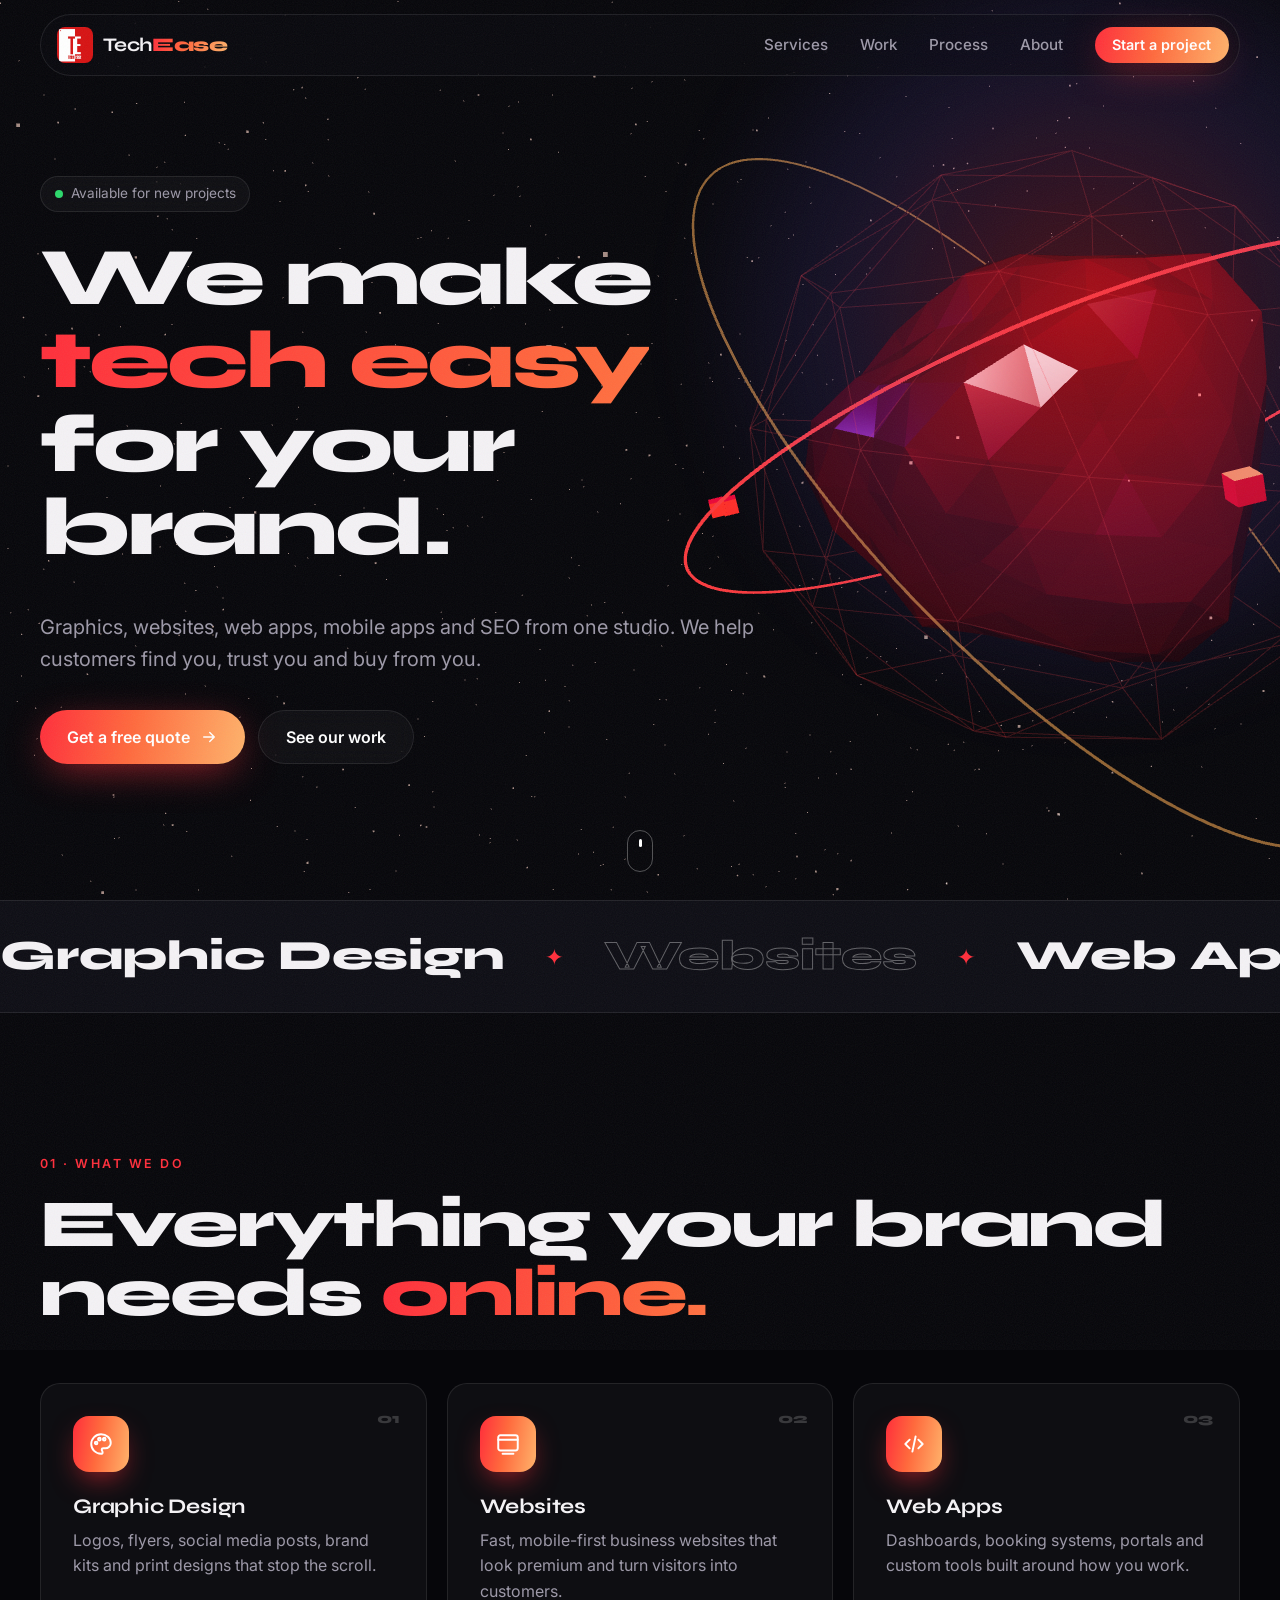
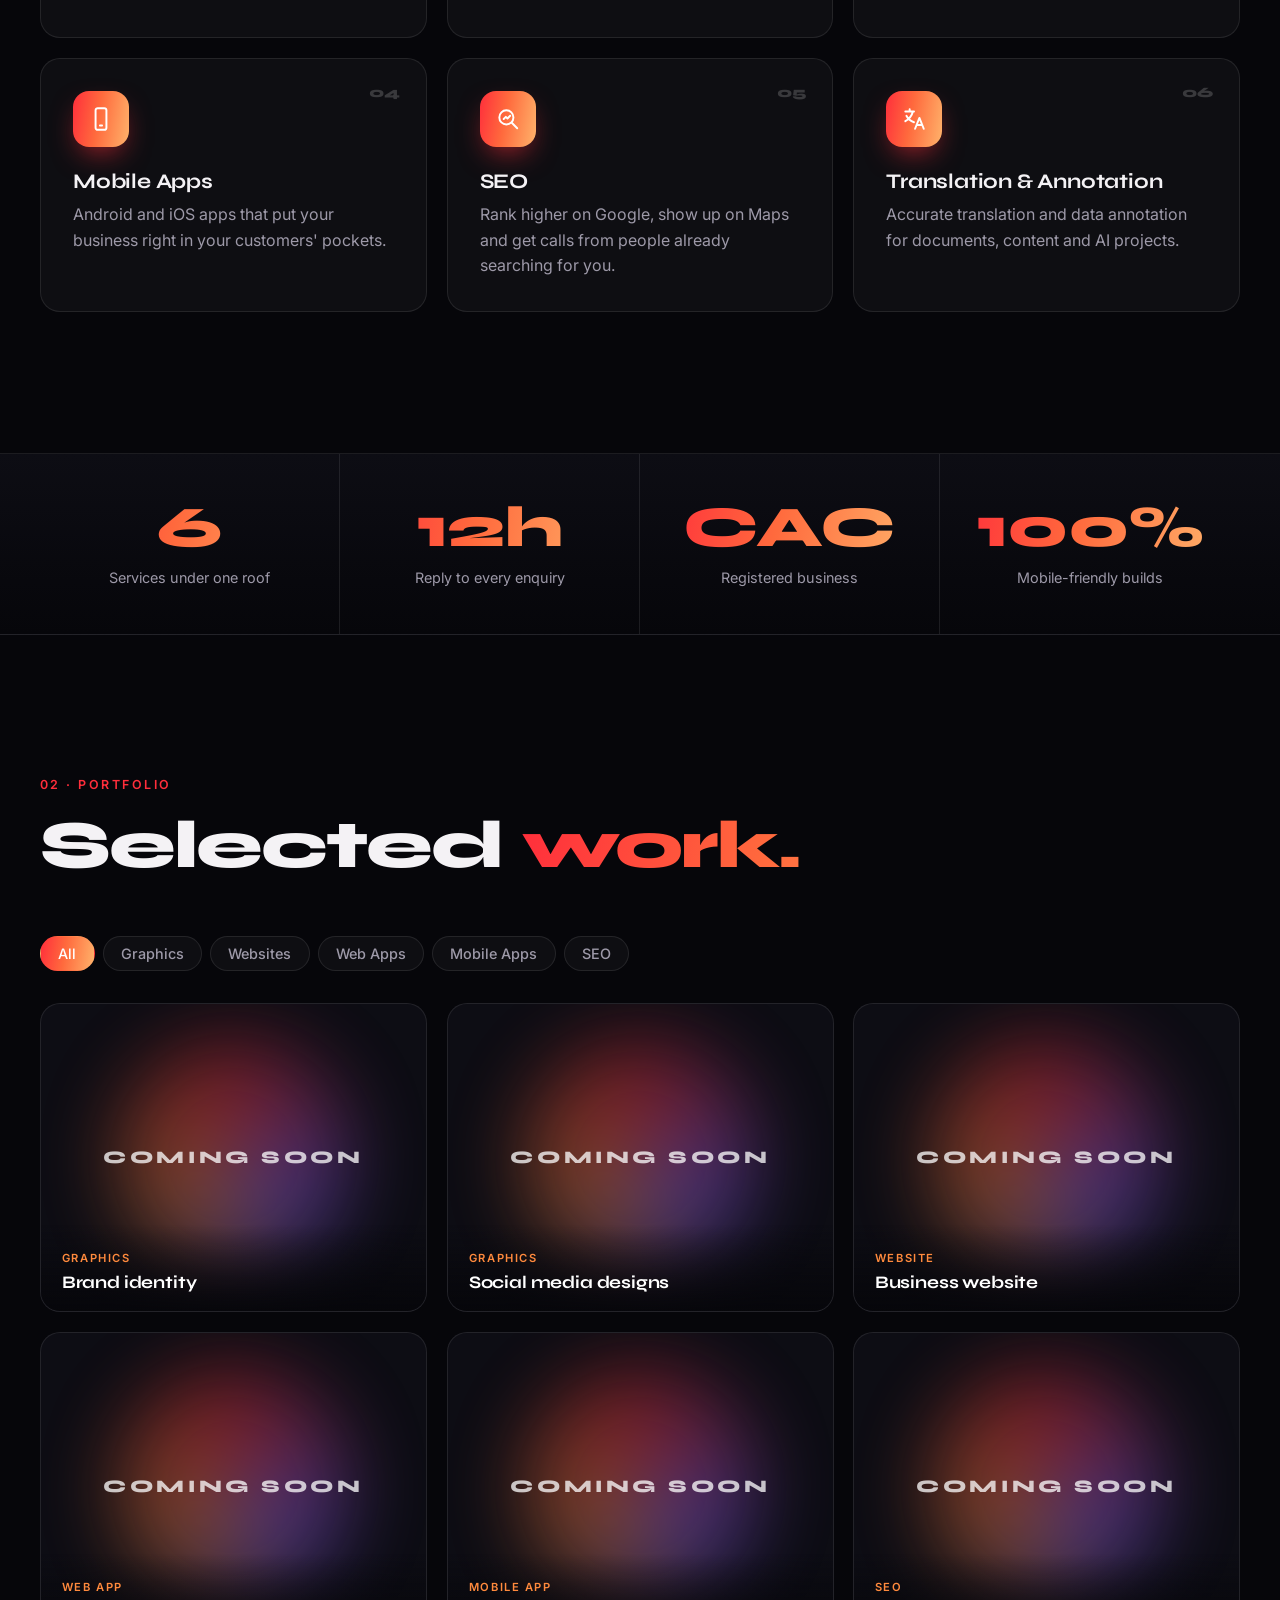
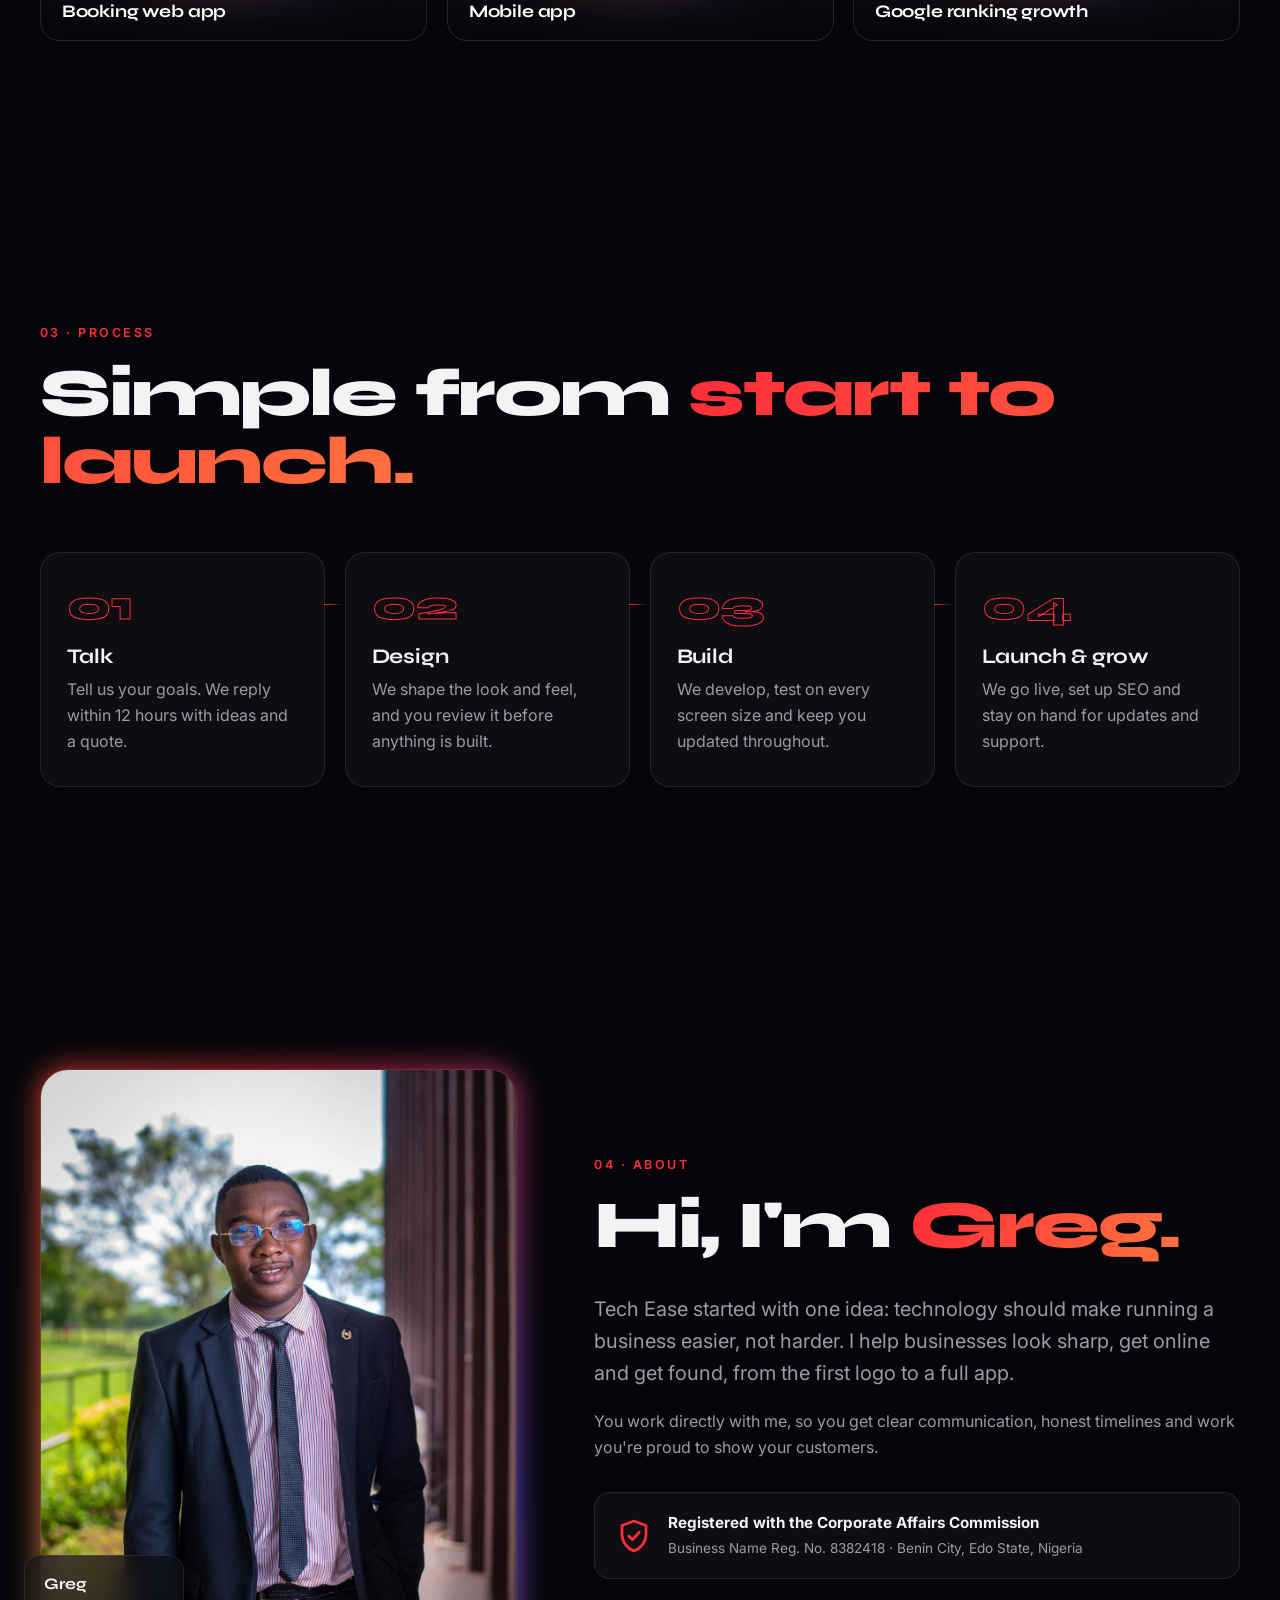
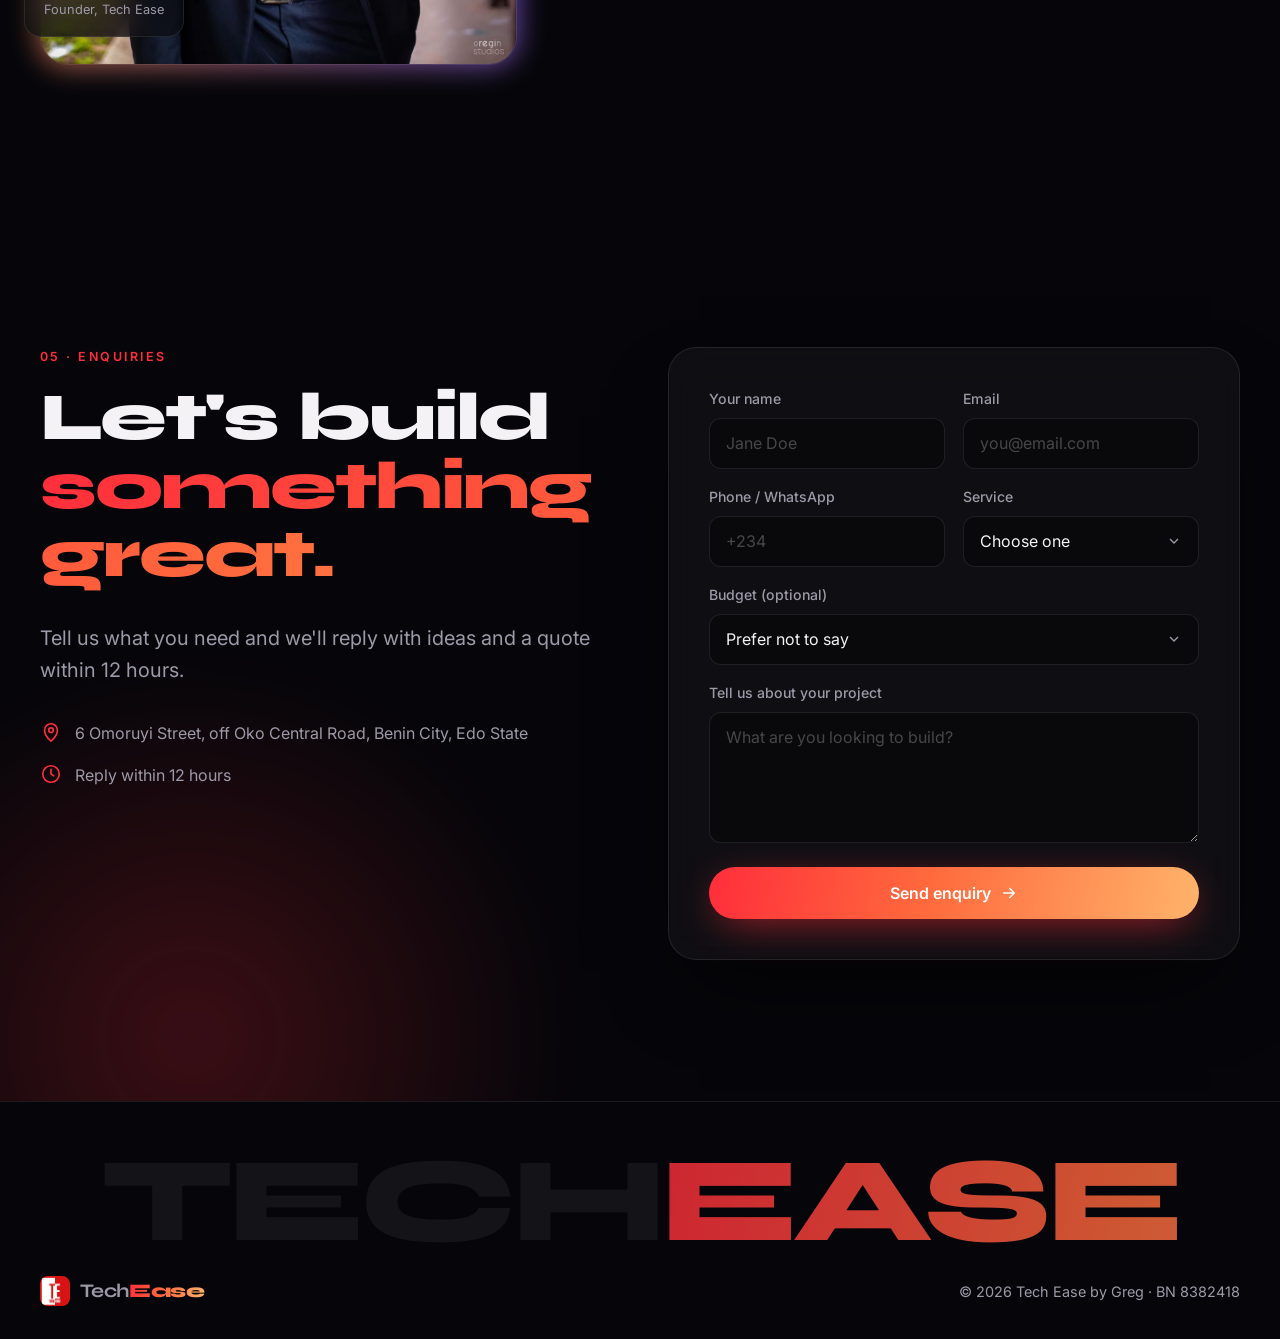
==== index.html @ cab2b216 "Tech Ease portfolio website Dark 3D portfolio site with services, portfolio grid, about section and " ====
<!doctype html>
<html lang="en">
<head>
  <meta charset="utf-8">
  <meta name="viewport" content="width=device-width, initial-scale=1">
  <title>Tech Ease by Greg | Web, App, Graphics &amp; SEO Studio</title>
  <meta name="description" content="Tech Ease by Greg designs websites, web apps, mobile apps and graphics, and grows businesses with SEO. Registered in Nigeria (BN 8382418). Send an enquiry today.">
  <meta property="og:title" content="Tech Ease by Greg">
  <meta property="og:description" content="Websites, web apps, mobile apps, graphics and SEO that make your business easy to find and easy to trust.">
  <meta property="og:image" content="assets/logo-512.png">
  <meta name="theme-color" content="#06060a">
  <link rel="icon" type="image/png" href="assets/favicon.png">
  <link rel="apple-touch-icon" href="assets/apple-touch-icon.png">
  <link rel="preconnect" href="https://fonts.googleapis.com">
  <link rel="preconnect" href="https://fonts.gstatic.com" crossorigin>
  <link href="https://fonts.googleapis.com/css2?family=Syne:wght@600;700;800&family=Inter:wght@400;500;600&display=swap" rel="stylesheet">
  <link rel="stylesheet" href="styles.css">
</head>
<body class="is-loading">

<div class="loader" aria-hidden="true">
  <img src="assets/logo-512.png" alt="">
  <div class="loader-bar"><span></span></div>
</div>

<div class="cursor" aria-hidden="true"></div>
<div class="cursor-ring" aria-hidden="true"></div>
<div class="grain" aria-hidden="true"></div>

<header class="nav" id="top">
  <div class="wrap nav-inner">
    <a href="#top" class="brand" aria-label="Tech Ease home">
      <img src="assets/logo-512.png" alt="" width="36" height="36">
      <span>Tech<b>Ease</b></span>
    </a>
    <button class="menu-btn" aria-label="Open menu" aria-expanded="false" aria-controls="menu">
      <span></span><span></span>
    </button>
    <nav id="menu" class="menu">
      <a href="#services">Services</a>
      <a href="#work">Work</a>
      <a href="#process">Process</a>
      <a href="#about">About</a>
      <a href="#contact" class="btn btn-sm magnetic">Start a project</a>
    </nav>
  </div>
</header>

<main>
  <!-- HERO -->
  <section class="hero">
    <canvas id="scene" aria-hidden="true"></canvas>
    <div class="hero-glow" aria-hidden="true"></div>
    <div class="wrap hero-inner">
      <p class="pill reveal"><span class="dot"></span> Available for new projects</p>
      <h1 class="reveal">
        <span class="line">We make</span>
        <span class="line"><em class="grad">tech easy</em></span>
        <span class="line">for your brand.</span>
      </h1>
      <p class="lead reveal">Graphics, websites, web apps, mobile apps and SEO from one studio. We help customers find you, trust you and buy from you.</p>
      <div class="hero-cta reveal">
        <a href="#contact" class="btn magnetic">Get a free quote <svg viewBox="0 0 24 24"><path d="M5 12h14M13 6l6 6-6 6"/></svg></a>
        <a href="#work" class="btn btn-ghost magnetic">See our work</a>
      </div>
    </div>
    <a href="#services" class="scroll-hint" aria-label="Scroll down"><span></span></a>
  </section>

  <!-- MARQUEE -->
  <div class="marquee" aria-hidden="true">
    <div class="marquee-track">
      <span>Graphic Design</span><i>✦</i><span>Websites</span><i>✦</i><span>Web Apps</span><i>✦</i><span>Mobile Apps</span><i>✦</i><span>SEO</span><i>✦</i><span>Translation</span><i>✦</i><span>Annotation</span><i>✦</i>
      <span>Graphic Design</span><i>✦</i><span>Websites</span><i>✦</i><span>Web Apps</span><i>✦</i><span>Mobile Apps</span><i>✦</i><span>SEO</span><i>✦</i><span>Translation</span><i>✦</i><span>Annotation</span><i>✦</i>
    </div>
  </div>

  <!-- SERVICES -->
  <section id="services" class="section">
    <div class="wrap">
      <div class="section-head reveal">
        <p class="eyebrow">01 · What we do</p>
        <h2>Everything your brand<br>needs <em class="grad">online.</em></h2>
      </div>
      <div class="services">
        <article class="card tilt reveal">
          <div class="icon"><svg viewBox="0 0 24 24"><path d="M12 3a9 9 0 0 0 0 18c1 0 1.5-.7 1.5-1.5 0-.4-.2-.8-.4-1.1-.2-.3-.4-.6-.4-1 0-.8.7-1.4 1.5-1.4H16a5 5 0 0 0 5-5c0-4.4-4-8-9-8Z"/><circle cx="7.5" cy="11" r="1.2"/><circle cx="10.5" cy="7.5" r="1.2"/><circle cx="15" cy="7.5" r="1.2"/></svg></div>
          <h3>Graphic Design</h3>
          <p>Logos, flyers, social media posts, brand kits and print designs that stop the scroll.</p>
          <span class="num">01</span>
        </article>
        <article class="card tilt reveal">
          <div class="icon"><svg viewBox="0 0 24 24"><rect x="3" y="4" width="18" height="14" rx="2"/><path d="M3 8h18M7 21h10"/></svg></div>
          <h3>Websites</h3>
          <p>Fast, mobile-first business websites that look premium and turn visitors into customers.</p>
          <span class="num">02</span>
        </article>
        <article class="card tilt reveal">
          <div class="icon"><svg viewBox="0 0 24 24"><path d="m8 8-4 4 4 4M16 8l4 4-4 4M13.5 5l-3 14"/></svg></div>
          <h3>Web Apps</h3>
          <p>Dashboards, booking systems, portals and custom tools built around how you work.</p>
          <span class="num">03</span>
        </article>
        <article class="card tilt reveal">
          <div class="icon"><svg viewBox="0 0 24 24"><rect x="7" y="2" width="10" height="20" rx="2"/><path d="M11 18h2"/></svg></div>
          <h3>Mobile Apps</h3>
          <p>Android and iOS apps that put your business right in your customers' pockets.</p>
          <span class="num">04</span>
        </article>
        <article class="card tilt reveal">
          <div class="icon"><svg viewBox="0 0 24 24"><circle cx="10.5" cy="10.5" r="6.5"/><path d="m15.5 15.5 5 5M8 12l2-2 1.5 1.5L14 9"/></svg></div>
          <h3>SEO</h3>
          <p>Rank higher on Google, show up on Maps and get calls from people already searching for you.</p>
          <span class="num">05</span>
        </article>
        <article class="card tilt reveal">
          <div class="icon"><svg viewBox="0 0 24 24"><path d="M4 5h8M8 3v2M5 9c1.5 3 4 5 7 6M11 5c-1 4-3.5 7-7 9M13 21l4-10 4 10M14.5 17.5h5"/></svg></div>
          <h3>Translation &amp; Annotation</h3>
          <p>Accurate translation and data annotation for documents, content and AI projects.</p>
          <span class="num">06</span>
        </article>
      </div>
    </div>
  </section>

  <!-- STATS -->
  <section class="stats-band">
    <div class="wrap stats">
      <div class="stat reveal"><strong data-count="6">0</strong><span>Services under one roof</span></div>
      <div class="stat reveal"><strong data-count="12" data-suffix="h">0</strong><span>Reply to every enquiry</span></div>
      <div class="stat reveal"><strong>CAC</strong><span>Registered business</span></div>
      <div class="stat reveal"><strong data-count="100" data-suffix="%">0</strong><span>Mobile-friendly builds</span></div>
    </div>
  </section>

  <!-- WORK -->
  <section id="work" class="section">
    <div class="wrap">
      <div class="section-head reveal">
        <p class="eyebrow">02 · Portfolio</p>
        <h2>Selected <em class="grad">work.</em></h2>
      </div>
      <div class="filters reveal" role="tablist" aria-label="Filter work">
        <button class="filter is-active" data-filter="all">All</button>
        <button class="filter" data-filter="graphics">Graphics</button>
        <button class="filter" data-filter="websites">Websites</button>
        <button class="filter" data-filter="webapps">Web Apps</button>
        <button class="filter" data-filter="mobile">Mobile Apps</button>
        <button class="filter" data-filter="seo">SEO</button>
      </div>
      <div class="grid" id="work-grid"><!-- filled from work.js --></div>
    </div>
  </section>

  <!-- PROCESS -->
  <section id="process" class="section">
    <div class="wrap">
      <div class="section-head reveal">
        <p class="eyebrow">03 · Process</p>
        <h2>Simple from <em class="grad">start to launch.</em></h2>
      </div>
      <ol class="process">
        <li class="reveal"><span>01</span><h3>Talk</h3><p>Tell us your goals. We reply within 12 hours with ideas and a quote.</p></li>
        <li class="reveal"><span>02</span><h3>Design</h3><p>We shape the look and feel, and you review it before anything is built.</p></li>
        <li class="reveal"><span>03</span><h3>Build</h3><p>We develop, test on every screen size and keep you updated throughout.</p></li>
        <li class="reveal"><span>04</span><h3>Launch &amp; grow</h3><p>We go live, set up SEO and stay on hand for updates and support.</p></li>
      </ol>
    </div>
  </section>

  <!-- ABOUT -->
  <section id="about" class="section">
    <div class="wrap about">
      <div class="about-photo tilt reveal">
        <img src="assets/greg.jpg" alt="Greg, founder of Tech Ease" onerror="this.onerror=null;this.src='assets/logo-512.png';this.classList.add('is-fallback')">
        <div class="photo-tag"><b>Greg</b><span>Founder, Tech Ease</span></div>
      </div>
      <div class="reveal">
        <p class="eyebrow">04 · About</p>
        <h2>Hi, I'm <em class="grad">Greg.</em></h2>
        <p class="lead">Tech Ease started with one idea: technology should make running a business easier, not harder. I help businesses look sharp, get online and get found, from the first logo to a full app.</p>
        <p class="muted">You work directly with me, so you get clear communication, honest timelines and work you're proud to show your customers.</p>
        <div class="badge">
          <svg viewBox="0 0 24 24" aria-hidden="true"><path d="M12 2 4 5v6c0 5 3.4 9.3 8 11 4.6-1.7 8-6 8-11V5l-8-3Z"/><path d="m8.5 12 2.5 2.5 4.5-5"/></svg>
          <div>
            <strong>Registered with the Corporate Affairs Commission</strong>
            <span>Business Name Reg. No. 8382418 · Benin City, Edo State, Nigeria</span>
          </div>
        </div>
      </div>
    </div>
  </section>

  <!-- CONTACT -->
  <section id="contact" class="section contact-section">
    <div class="contact-glow" aria-hidden="true"></div>
    <div class="wrap contact">
      <div class="reveal">
        <p class="eyebrow">05 · Enquiries</p>
        <h2>Let's build<br><em class="grad">something great.</em></h2>
        <p class="lead">Tell us what you need and we'll reply with ideas and a quote within 12 hours.</p>
        <ul class="contact-list">
          <li><svg viewBox="0 0 24 24"><path d="M12 22s7-6.2 7-12a7 7 0 1 0-14 0c0 5.8 7 12 7 12Z"/><circle cx="12" cy="10" r="2.5"/></svg>6 Omoruyi Street, off Oko Central Road, Benin City, Edo State</li>
          <li><svg viewBox="0 0 24 24"><circle cx="12" cy="12" r="9"/><path d="M12 7v5l3 2"/></svg>Reply within 12 hours</li>
        </ul>
      </div>
      <form class="form reveal" name="enquiry" method="POST" action="/thanks.html" data-netlify="true" netlify-honeypot="company-website">
        <input type="hidden" name="form-name" value="enquiry">
        <p class="hidden"><label>Leave this empty <input name="company-website"></label></p>
        <div class="row">
          <label>Your name<input name="name" required autocomplete="name" placeholder="Jane Doe"></label>
          <label>Email<input type="email" name="email" required autocomplete="email" placeholder="you@email.com"></label>
        </div>
        <div class="row">
          <label>Phone / WhatsApp<input type="tel" name="phone" autocomplete="tel" placeholder="+234"></label>
          <label>Service
            <select name="service" required>
              <option value="">Choose one</option>
              <option>Graphic Design</option>
              <option>Website</option>
              <option>Web App</option>
              <option>Mobile App</option>
              <option>SEO</option>
              <option>Translation &amp; Annotation</option>
              <option>Not sure yet</option>
            </select>
          </label>
        </div>
        <label>Budget (optional)
          <select name="budget">
            <option value="">Prefer not to say</option>
            <option>Under ₦100,000</option>
            <option>₦100,000 to ₦300,000</option>
            <option>₦300,000 to ₦1,000,000</option>
            <option>Above ₦1,000,000</option>
          </select>
        </label>
        <label>Tell us about your project<textarea name="message" rows="5" required placeholder="What are you looking to build?"></textarea></label>
        <button type="submit" class="btn btn-block magnetic">Send enquiry <svg viewBox="0 0 24 24"><path d="M5 12h14M13 6l6 6-6 6"/></svg></button>
      </form>
    </div>
  </section>
</main>

<footer class="footer">
  <div class="wrap">
    <p class="footer-big" aria-hidden="true">TECH<em class="grad">EASE</em></p>
    <div class="footer-inner">
      <a href="#top" class="brand"><img src="assets/logo-512.png" alt="" width="30" height="30"><span>Tech<b>Ease</b></span></a>
      <p>© <span id="year">2026</span> Tech Ease by Greg · BN 8382418</p>
    </div>
  </div>
</footer>

<script src="work.js"></script>
<script src="script.js"></script>
<script type="module" src="scene.js"></script>
</body>
</html>
---- styles.css ----
:root {
  --bg: #06060a;
  --bg-2: #0d0d14;
  --surface: rgba(255,255,255,.035);
  --surface-2: rgba(255,255,255,.06);
  --line: rgba(255,255,255,.09);
  --text: #f4f2f5;
  --muted: #9d99a8;
  --red: #ff2e3b;
  --orange: #ff8a3d;
  --violet: #7b5cff;
  --grad: linear-gradient(100deg, #ff2e3b 0%, #ff6a3d 45%, #ffb36b 100%);
  --radius: 20px;
  --display: "Syne", "Inter", system-ui, sans-serif;
  --body: "Inter", system-ui, -apple-system, "Segoe UI", Roboto, sans-serif;
}

* { box-sizing: border-box; }
html { scroll-behavior: smooth; scroll-padding-top: 80px; }
body { margin: 0; font-family: var(--body); color: var(--text); background: var(--bg); line-height: 1.6; -webkit-font-smoothing: antialiased; overflow-x: hidden; }
body.is-loading { overflow: hidden; }
img { max-width: 100%; display: block; }
a { color: inherit; }
::selection { background: var(--red); color: #fff; }
.wrap { width: min(1200px, 100% - 32px); margin-inline: auto; }
.hidden { display: none; }
.muted { color: var(--muted); }

h1, h2, h3 { margin: 0 0 .5em; line-height: 1.02; }
h1, h2 { font-family: var(--display); font-weight: 800; letter-spacing: -.03em; }
h1 { font-size: clamp(2.7rem, 6.4vw, 5.6rem); }
h2 { font-size: clamp(2.2rem, 5.5vw, 4.2rem); }
h3 { font-family: var(--display); font-weight: 700; font-size: 1.3rem; letter-spacing: -.01em; }
em { font-style: normal; }
.grad { background: var(--grad); background-size: 200% auto; -webkit-background-clip: text; background-clip: text; color: transparent; animation: shine 6s linear infinite; }
@keyframes shine { to { background-position: 200% center; } }
.lead { font-size: clamp(1.05rem, 1.6vw, 1.25rem); color: var(--muted); max-width: 34em; }
.eyebrow { font-size: .78rem; font-weight: 600; letter-spacing: .2em; text-transform: uppercase; color: var(--red); margin: 0 0 1rem; }

/* Buttons */
.btn { position: relative; display: inline-flex; align-items: center; justify-content: center; gap: .6em; padding: 1em 1.7em; border-radius: 999px; border: 0; background: var(--grad); color: #fff; font: 600 1rem var(--body); text-decoration: none; cursor: pointer; box-shadow: 0 10px 40px -10px rgba(255,46,59,.7); transition: box-shadow .3s, transform .2s; will-change: transform; }
.btn svg { width: 18px; height: 18px; fill: none; stroke: currentColor; stroke-width: 2; stroke-linecap: round; stroke-linejoin: round; transition: transform .25s; }
.btn:hover { box-shadow: 0 14px 50px -8px rgba(255,46,59,.95); }
.btn:hover svg { transform: translateX(4px); }
.btn-ghost { background: var(--surface); border: 1px solid var(--line); box-shadow: none; backdrop-filter: blur(10px); }
.btn-ghost:hover { background: var(--surface-2); box-shadow: none; border-color: rgba(255,255,255,.25); }
.btn-sm { padding: .65em 1.2em; font-size: .9rem; }
.btn-block { width: 100%; }

/* Loader */
.loader { position: fixed; inset: 0; z-index: 200; background: var(--bg); display: grid; place-content: center; gap: 1.5rem; justify-items: center; transition: opacity .6s, visibility .6s; }
.loader img { width: 72px; border-radius: 14px; animation: pulse 1.2s ease-in-out infinite; }
.loader-bar { width: 140px; height: 2px; background: var(--line); border-radius: 2px; overflow: hidden; }
.loader-bar span { display: block; height: 100%; width: 40%; background: var(--grad); animation: load 1s ease-in-out infinite; }
@keyframes load { from { transform: translateX(-100%); } to { transform: translateX(260%); } }
@keyframes pulse { 50% { transform: scale(.92); opacity: .7; } }
body:not(.is-loading) .loader { opacity: 0; visibility: hidden; }

/* Cursor + grain */
.cursor, .cursor-ring { position: fixed; top: 0; left: 0; pointer-events: none; z-index: 150; border-radius: 50%; transform: translate(-50%, -50%); opacity: 0; transition: opacity .3s, width .25s, height .25s, background .25s, border-color .25s; }
.cursor { width: 6px; height: 6px; background: #fff; }
.cursor-ring { width: 38px; height: 38px; border: 1px solid rgba(255,255,255,.4); }
.cursor-ring.is-hover { width: 70px; height: 70px; background: rgba(255,46,59,.12); border-color: var(--red); }
body.has-cursor .cursor, body.has-cursor .cursor-ring { opacity: 1; }
.grain { position: fixed; inset: -50%; z-index: 120; pointer-events: none; opacity: .06; background-image: url("data:image/svg+xml,%3Csvg xmlns='http://www.w3.org/2000/svg' width='200' height='200'%3E%3Cfilter id='n'%3E%3CfeTurbulence type='fractalNoise' baseFrequency='.9' numOctaves='3' stitchTiles='stitch'/%3E%3C/filter%3E%3Crect width='100%25' height='100%25' filter='url(%23n)'/%3E%3C/svg%3E"); animation: grain 1s steps(4) infinite; }
@keyframes grain { 25% { transform: translate(-3%, 2%); } 50% { transform: translate(2%, -3%); } 75% { transform: translate(-2%, -1%); } }

/* Nav */
.nav { position: fixed; top: 14px; left: 0; right: 0; z-index: 100; }
.nav-inner { display: flex; align-items: center; justify-content: space-between; height: 62px; padding: 0 10px 0 16px; border-radius: 999px; background: rgba(12,12,18,.55); border: 1px solid var(--line); backdrop-filter: blur(18px) saturate(1.4); -webkit-backdrop-filter: blur(18px) saturate(1.4); }
.brand { display: flex; align-items: center; gap: .6rem; text-decoration: none; font-family: var(--display); font-weight: 700; font-size: 1.2rem; letter-spacing: -.02em; }
.brand img { border-radius: 8px; }
.brand b { font-weight: 800; background: var(--grad); -webkit-background-clip: text; background-clip: text; color: transparent; }
.menu { display: flex; align-items: center; gap: 2rem; }
.menu a:not(.btn) { text-decoration: none; font-weight: 500; font-size: .95rem; color: var(--muted); transition: color .2s; }
.menu a:not(.btn):hover { color: var(--text); }
.menu-btn { display: none; background: var(--surface-2); border: 1px solid var(--line); width: 44px; height: 44px; border-radius: 50%; cursor: pointer; padding: 0; }
.menu-btn span { display: block; width: 18px; height: 2px; background: var(--text); margin: 5px auto; transition: .3s; }
.menu-btn[aria-expanded="true"] span:first-child { transform: translateY(3.5px) rotate(45deg); }
.menu-btn[aria-expanded="true"] span:last-child { transform: translateY(-3.5px) rotate(-45deg); }

/* Hero */
.hero { position: relative; min-height: 100vh; min-height: 100svh; display: flex; align-items: center; padding: 120px 0 80px; overflow: hidden; }
#scene { position: absolute; inset: 0; width: 100%; height: 100%; z-index: 0; }
.hero-glow { position: absolute; z-index: 0; width: 70vmax; height: 70vmax; right: -20vmax; top: -10vmax; background: radial-gradient(circle, rgba(255,46,59,.28), rgba(123,92,255,.12) 40%, transparent 65%); filter: blur(30px); pointer-events: none; }
.hero-inner { position: relative; z-index: 1; pointer-events: none; }
.hero-inner > * { max-width: 760px; }
.hero-inner a { pointer-events: auto; }
.hero h1 .line { display: block; }
.pill { display: inline-flex; align-items: center; gap: .6em; padding: .45em 1em; border-radius: 999px; background: var(--surface); border: 1px solid var(--line); font-size: .85rem; color: var(--muted); backdrop-filter: blur(10px); margin: 0 0 1.5rem; }
.dot { width: 8px; height: 8px; border-radius: 50%; background: #2bd96b; box-shadow: 0 0 0 0 rgba(43,217,107,.6); animation: ping 2s infinite; }
@keyframes ping { 70% { box-shadow: 0 0 0 10px rgba(43,217,107,0); } 100% { box-shadow: 0 0 0 0 rgba(43,217,107,0); } }
.hero-cta { display: flex; flex-wrap: wrap; gap: .8rem; margin-top: 2.2rem; }
.scroll-hint { position: absolute; bottom: 28px; left: 50%; transform: translateX(-50%); z-index: 1; width: 26px; height: 42px; border: 1.5px solid rgba(255,255,255,.3); border-radius: 20px; }
.scroll-hint span { position: absolute; left: 50%; top: 8px; width: 3px; height: 8px; margin-left: -1.5px; border-radius: 2px; background: #fff; animation: scroll 1.8s infinite; }
@keyframes scroll { 0% { opacity: 0; transform: translateY(0); } 30% { opacity: 1; } 100% { opacity: 0; transform: translateY(14px); } }

/* Marquee */
.marquee { overflow: hidden; border-block: 1px solid var(--line); padding: 1.4rem 0; background: var(--bg-2); }
.marquee-track { display: flex; align-items: center; gap: 2.5rem; width: max-content; animation: marquee 30s linear infinite; }
.marquee span { font-family: var(--display); font-weight: 800; font-size: clamp(1.6rem, 3.5vw, 2.6rem); white-space: nowrap; color: transparent; -webkit-text-stroke: 1px rgba(255,255,255,.35); }
.marquee span:nth-of-type(odd) { color: var(--text); -webkit-text-stroke: 0; }
.marquee i { font-style: normal; color: var(--red); font-size: 1.4rem; }
@keyframes marquee { to { transform: translateX(-50%); } }

/* Sections */
.section { position: relative; padding: clamp(5rem, 11vw, 9rem) 0; }
.section-head { margin-bottom: 3.5rem; }

/* Cards */
.services { display: grid; grid-template-columns: repeat(3, 1fr); gap: 1.25rem; perspective: 1200px; }
.card { position: relative; overflow: hidden; padding: 2rem; border-radius: var(--radius); background: var(--surface); border: 1px solid var(--line); transform-style: preserve-3d; transition: border-color .3s, transform .5s cubic-bezier(.2,.8,.2,1); }
.card::before { content: ""; position: absolute; inset: 0; background: radial-gradient(500px circle at var(--mx, 50%) var(--my, 50%), rgba(255,46,59,.16), transparent 40%); opacity: 0; transition: opacity .3s; pointer-events: none; }
.card:hover { border-color: rgba(255,46,59,.4); }
.card:hover::before { opacity: 1; }
.card p { margin: 0; color: var(--muted); }
.card .num { position: absolute; top: 1.4rem; right: 1.6rem; font-family: var(--display); font-weight: 800; font-size: .9rem; color: rgba(255,255,255,.18); }
.icon { width: 56px; height: 56px; border-radius: 16px; background: var(--grad); display: grid; place-items: center; margin-bottom: 1.5rem; box-shadow: 0 12px 30px -10px rgba(255,46,59,.8); transform: translateZ(40px); }
.icon svg { width: 26px; height: 26px; fill: none; stroke: #fff; stroke-width: 1.8; stroke-linecap: round; stroke-linejoin: round; }
.card h3 { transform: translateZ(25px); }

/* Stats */
.stats-band { border-block: 1px solid var(--line); background: linear-gradient(180deg, var(--bg-2), var(--bg)); }
.stats { display: grid; grid-template-columns: repeat(4, 1fr); }
.stat { padding: 2.8rem 1rem; text-align: center; border-right: 1px solid var(--line); }
.stat:last-child { border-right: 0; }
.stat strong { display: block; font-family: var(--display); font-weight: 800; font-size: clamp(2.4rem, 5vw, 3.6rem); line-height: 1; background: var(--grad); -webkit-background-clip: text; background-clip: text; color: transparent; }
.stat span { display: block; margin-top: .6rem; color: var(--muted); font-size: .9rem; }

/* Work */
.filters { display: flex; flex-wrap: wrap; gap: .5rem; margin-bottom: 2rem; }
.filter { background: var(--surface); color: var(--muted); border: 1px solid var(--line); border-radius: 999px; padding: .55em 1.2em; font: 500 .9rem var(--body); cursor: pointer; transition: .25s; }
.filter:hover { color: var(--text); border-color: rgba(255,255,255,.25); }
.filter.is-active { background: var(--grad); color: #fff; border-color: transparent; }
.grid { display: grid; grid-template-columns: repeat(3, 1fr); gap: 1.25rem; perspective: 1200px; }
.work { position: relative; border-radius: var(--radius); overflow: hidden; background: var(--bg-2); border: 1px solid var(--line); aspect-ratio: 4/3.2; text-decoration: none; color: #fff; display: block; transform-style: preserve-3d; transition: transform .5s cubic-bezier(.2,.8,.2,1), border-color .3s; animation: pop .6s cubic-bezier(.2,.8,.2,1) both; }
@keyframes pop { from { opacity: 0; transform: translateY(30px) scale(.96); } }
.work:hover { border-color: rgba(255,46,59,.45); }
.work img { width: 100%; height: 100%; object-fit: cover; transition: transform .6s; }
.work:hover img { transform: scale(1.07); }
.work-info { position: absolute; inset: auto 0 0 0; padding: 1.2rem 1.3rem; background: linear-gradient(transparent, rgba(6,6,10,.92)); transform: translateZ(30px); }
.work-info small { color: var(--orange); font-weight: 600; text-transform: uppercase; letter-spacing: .14em; font-size: .7rem; }
.work-info h3 { margin: .3rem 0 0; font-size: 1.1rem; }
.work-placeholder { position: absolute; inset: 0; display: grid; place-items: center; overflow: hidden; }
.work-placeholder::before { content: ""; position: absolute; width: 60%; aspect-ratio: 1; border-radius: 50%; background: conic-gradient(from 0deg, var(--red), var(--violet), var(--orange), var(--red)); filter: blur(40px); opacity: .45; animation: spin 10s linear infinite; }
.work-placeholder span { position: relative; font-family: var(--display); font-weight: 800; font-size: 1.1rem; letter-spacing: .2em; text-transform: uppercase; color: rgba(255,255,255,.75); }
@keyframes spin { to { transform: rotate(360deg); } }

/* Process */
.process { list-style: none; padding: 0; margin: 0; display: grid; grid-template-columns: repeat(4, 1fr); gap: 1.25rem; counter-reset: s; }
.process li { position: relative; padding: 2rem 1.6rem; border-radius: var(--radius); background: var(--surface); border: 1px solid var(--line); }
.process li span { display: inline-block; font-family: var(--display); font-weight: 800; font-size: 2.6rem; line-height: 1; margin-bottom: 1.2rem; color: transparent; -webkit-text-stroke: 1px var(--red); }
.process li p { margin: 0; color: var(--muted); }
.process li:not(:last-child)::after { content: ""; position: absolute; top: 3.2rem; right: -1.25rem; width: 1.25rem; height: 1px; background: linear-gradient(90deg, var(--red), transparent); }

/* About */
.about { display: grid; grid-template-columns: .85fr 1.15fr; gap: clamp(2.5rem, 6vw, 5rem); align-items: center; }
.about-photo { position: relative; border-radius: 28px; transform-style: preserve-3d; transition: transform .5s cubic-bezier(.2,.8,.2,1); }
.about-photo::before { content: ""; position: absolute; inset: -2px; border-radius: 30px; background: conic-gradient(from var(--a, 0deg), var(--red), var(--violet), var(--orange), var(--red)); animation: rotate 6s linear infinite; filter: blur(14px); opacity: .7; z-index: -1; }
@property --a { syntax: "<angle>"; inherits: false; initial-value: 0deg; }
@keyframes rotate { to { --a: 360deg; } }
.about-photo img { border-radius: 28px; aspect-ratio: 4/5; object-fit: cover; object-position: top; width: 100%; border: 1px solid var(--line); }
.about-photo img.is-fallback { object-fit: contain; background: var(--bg-2); }
.photo-tag { position: absolute; left: -16px; bottom: 28px; padding: .9rem 1.2rem; border-radius: 16px; background: rgba(12,12,18,.7); border: 1px solid var(--line); backdrop-filter: blur(14px); transform: translateZ(60px); }
.photo-tag b { display: block; font-family: var(--display); }
.photo-tag span { font-size: .8rem; color: var(--muted); }
.badge { display: flex; gap: 1rem; align-items: center; margin-top: 2rem; padding: 1.1rem 1.3rem; border-radius: 16px; background: var(--surface); border: 1px solid var(--line); }
.badge svg { flex: none; width: 36px; height: 36px; fill: none; stroke: var(--red); stroke-width: 1.8; stroke-linecap: round; stroke-linejoin: round; }
.badge strong { display: block; font-size: .95rem; }
.badge span { font-size: .85rem; color: var(--muted); }

/* Contact */
.contact-section { overflow: hidden; }
.contact-glow { position: absolute; left: -20vmax; bottom: -30vmax; width: 70vmax; height: 70vmax; background: radial-gradient(circle, rgba(255,46,59,.22), transparent 60%); filter: blur(30px); pointer-events: none; }
.contact { position: relative; display: grid; grid-template-columns: .9fr 1.1fr; gap: clamp(2.5rem, 6vw, 5rem); align-items: start; }
.contact-list { list-style: none; padding: 0; margin: 2.2rem 0 0; display: grid; gap: 1rem; color: var(--muted); }
.contact-list li { display: flex; gap: .8rem; align-items: flex-start; }
.contact-list svg { flex: none; width: 22px; height: 22px; fill: none; stroke: var(--red); stroke-width: 1.8; stroke-linecap: round; stroke-linejoin: round; }
.form { display: grid; gap: 1.1rem; padding: clamp(1.4rem, 4vw, 2.5rem); border-radius: 28px; background: rgba(255,255,255,.04); border: 1px solid var(--line); backdrop-filter: blur(20px); box-shadow: 0 40px 80px -30px rgba(0,0,0,.8); }
.form .row { display: grid; grid-template-columns: 1fr 1fr; gap: 1.1rem; }
.form label { display: grid; gap: .45rem; font-weight: 500; font-size: .88rem; color: var(--muted); }
.form input, .form select, .form textarea { font: 400 1rem var(--body); padding: .9em 1em; border: 1px solid var(--line); border-radius: 12px; background: rgba(0,0,0,.35); color: var(--text); width: 100%; transition: border-color .2s, box-shadow .2s; }
.form select { appearance: none; background-image: url("data:image/svg+xml,%3Csvg xmlns='http://www.w3.org/2000/svg' viewBox='0 0 24 24' fill='none' stroke='%239d99a8' stroke-width='2'%3E%3Cpath d='m6 9 6 6 6-6'/%3E%3C/svg%3E"); background-repeat: no-repeat; background-position: right 1em center; background-size: 16px; padding-right: 2.5em; }
.form select option { background: var(--bg-2); }
.form input::placeholder, .form textarea::placeholder { color: rgba(255,255,255,.25); }
.form input:focus, .form select:focus, .form textarea:focus { outline: none; border-color: var(--red); box-shadow: 0 0 0 4px rgba(255,46,59,.15); }
.form .btn { margin-top: .4rem; }

/* Footer */
.footer { border-top: 1px solid var(--line); padding: 3rem 0 2rem; overflow: hidden; }
.footer-big { margin: 0 0 1.5rem; font-family: var(--display); font-weight: 800; font-size: min(9.4vw, 8.4rem); line-height: .85; letter-spacing: -.04em; white-space: nowrap; color: rgba(255,255,255,.06); text-align: center; }
.footer-big .grad { opacity: .8; }
.footer-inner { display: flex; justify-content: space-between; align-items: center; flex-wrap: wrap; gap: 1rem; color: var(--muted); }
.footer-inner p { margin: 0; font-size: .9rem; }

/* Reveal */
.reveal { opacity: 0; transform: translateY(40px); transition: opacity 1s cubic-bezier(.2,.8,.2,1), transform 1s cubic-bezier(.2,.8,.2,1); }
.reveal.is-in { opacity: 1; transform: none; }
.card.reveal.is-in, .about-photo.reveal.is-in { transition: opacity 1s, transform .5s cubic-bezier(.2,.8,.2,1); }

/* Thanks page */
.thanks { min-height: 100vh; display: grid; place-items: center; text-align: center; padding: 2rem 16px; }
.thanks img { width: 88px; margin: 0 auto 1.5rem; border-radius: 16px; }
.thanks .lead { margin-inline: auto; }

/* Responsive */
@media (max-width: 960px) {
  .about, .contact { grid-template-columns: 1fr; }
  .services, .grid { grid-template-columns: repeat(2, 1fr); }
  .process { grid-template-columns: repeat(2, 1fr); }
  .process li::after { display: none; }
  .stats { grid-template-columns: repeat(2, 1fr); }
  .stat:nth-child(2) { border-right: 0; }
  .stat:nth-child(-n+2) { border-bottom: 1px solid var(--line); }
  .about-photo { max-width: 420px; }
}
@media (max-width: 720px) {
  .menu-btn { display: block; }
  .menu { position: absolute; top: 72px; left: 0; right: 0; flex-direction: column; align-items: stretch; gap: 0; padding: .8rem 1.2rem 1.2rem; border-radius: 24px; background: rgba(12,12,18,.98); border: 1px solid var(--line); backdrop-filter: blur(18px); opacity: 0; visibility: hidden; transform: translateY(-10px); transition: .3s; }
  .menu.open { opacity: 1; visibility: visible; transform: none; }
  .menu a:not(.btn) { padding: .9rem 0; border-bottom: 1px solid var(--line); font-size: 1.05rem; }
  .menu .btn { margin-top: 1rem; }
  .services, .grid, .form .row, .process { grid-template-columns: 1fr; }
  .hero { padding-top: 110px; align-items: flex-end; }
  .hero-glow { right: -40vmax; }
  .photo-tag { left: 12px; }
  .about-photo { max-width: 100%; }
}
@media (hover: none) { .cursor, .cursor-ring { display: none; } }
@media (prefers-reduced-motion: reduce) {
  *, *::before, *::after { animation: none !important; transition: none !important; scroll-behavior: auto !important; }
  .reveal { opacity: 1; transform: none; }
}
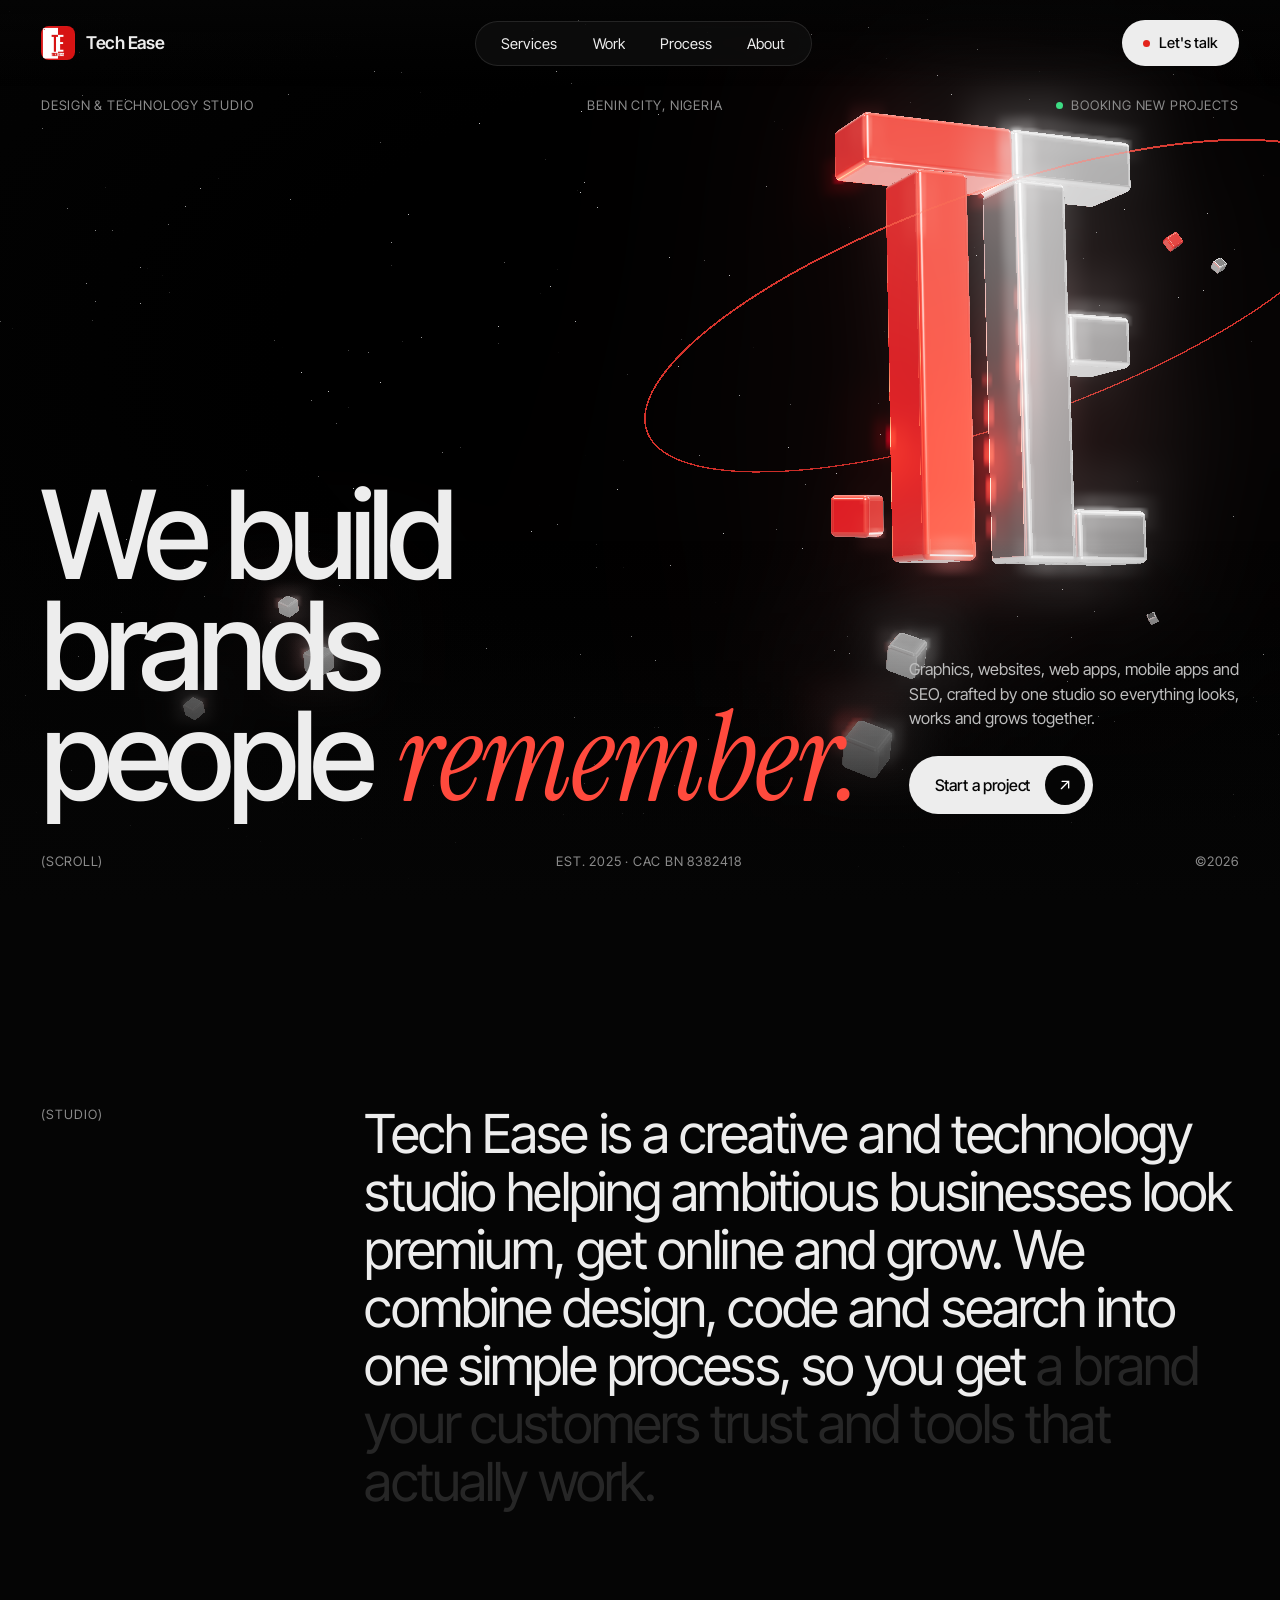
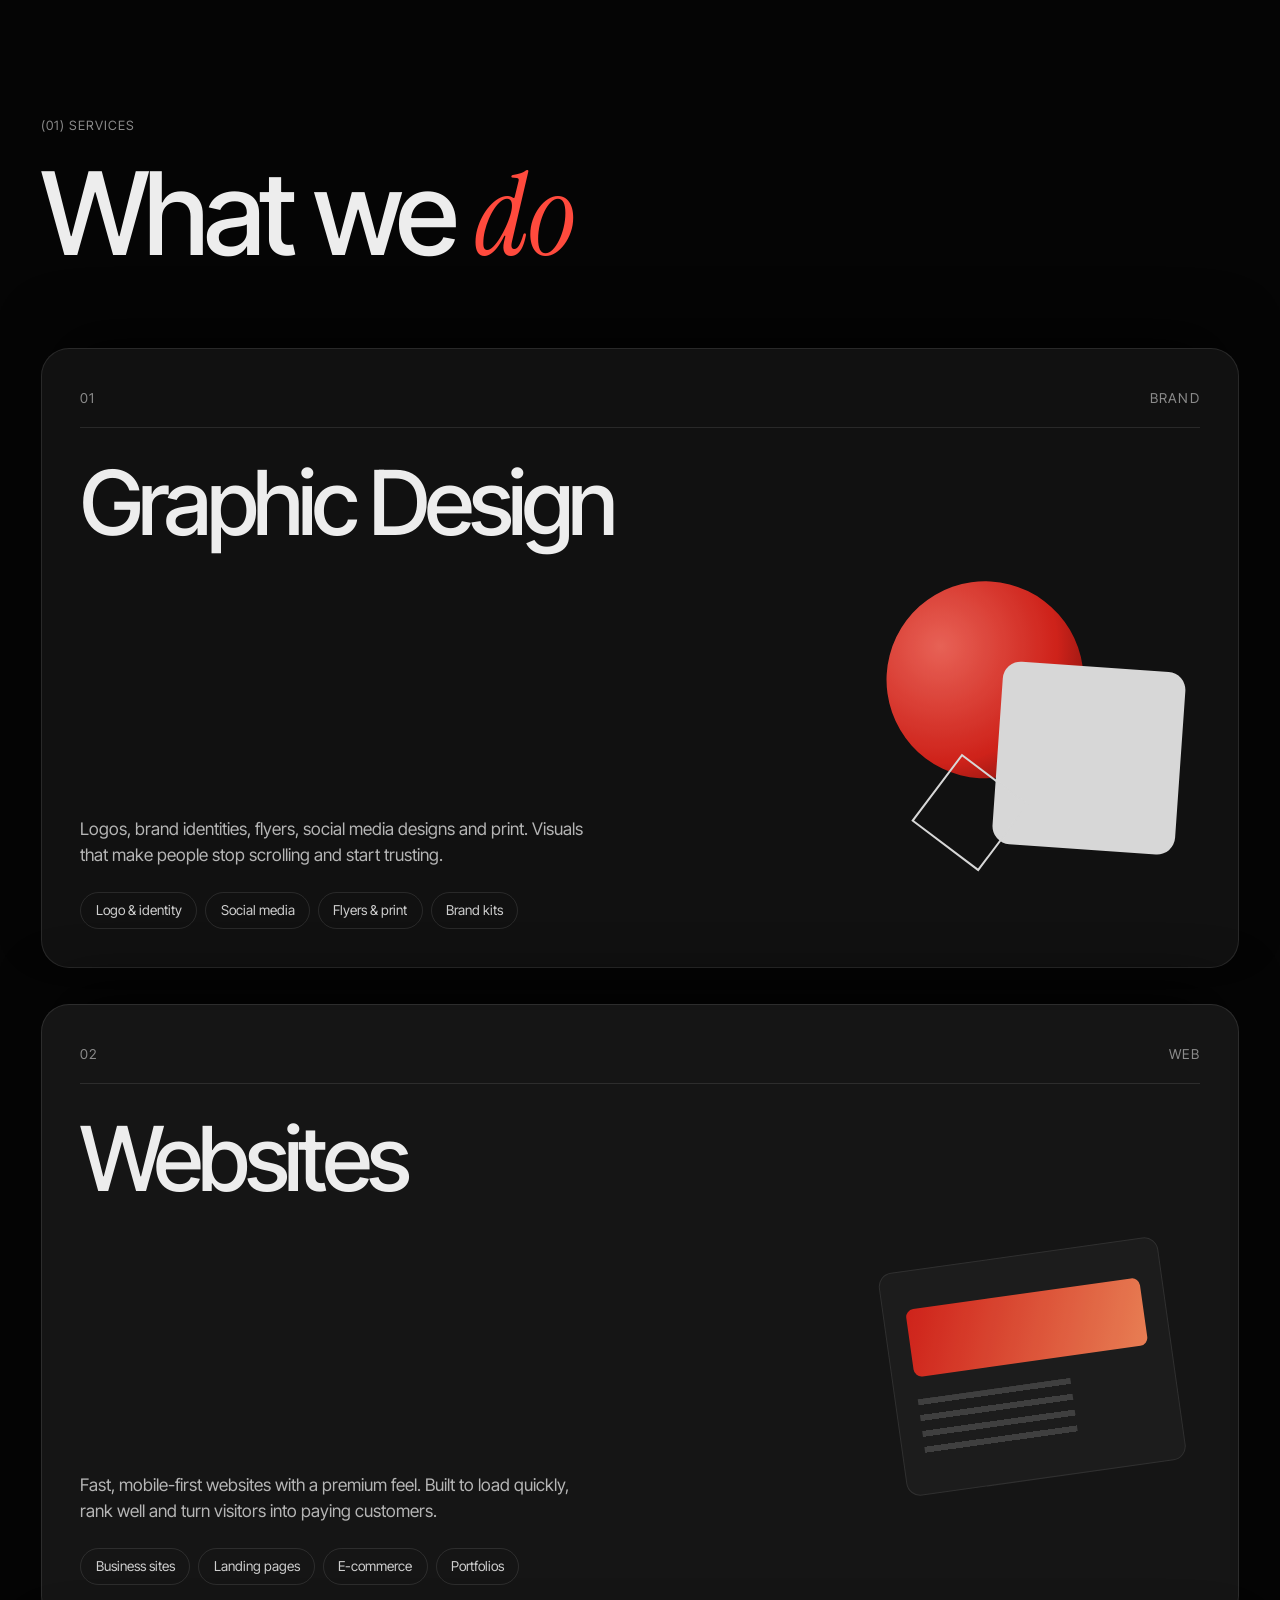
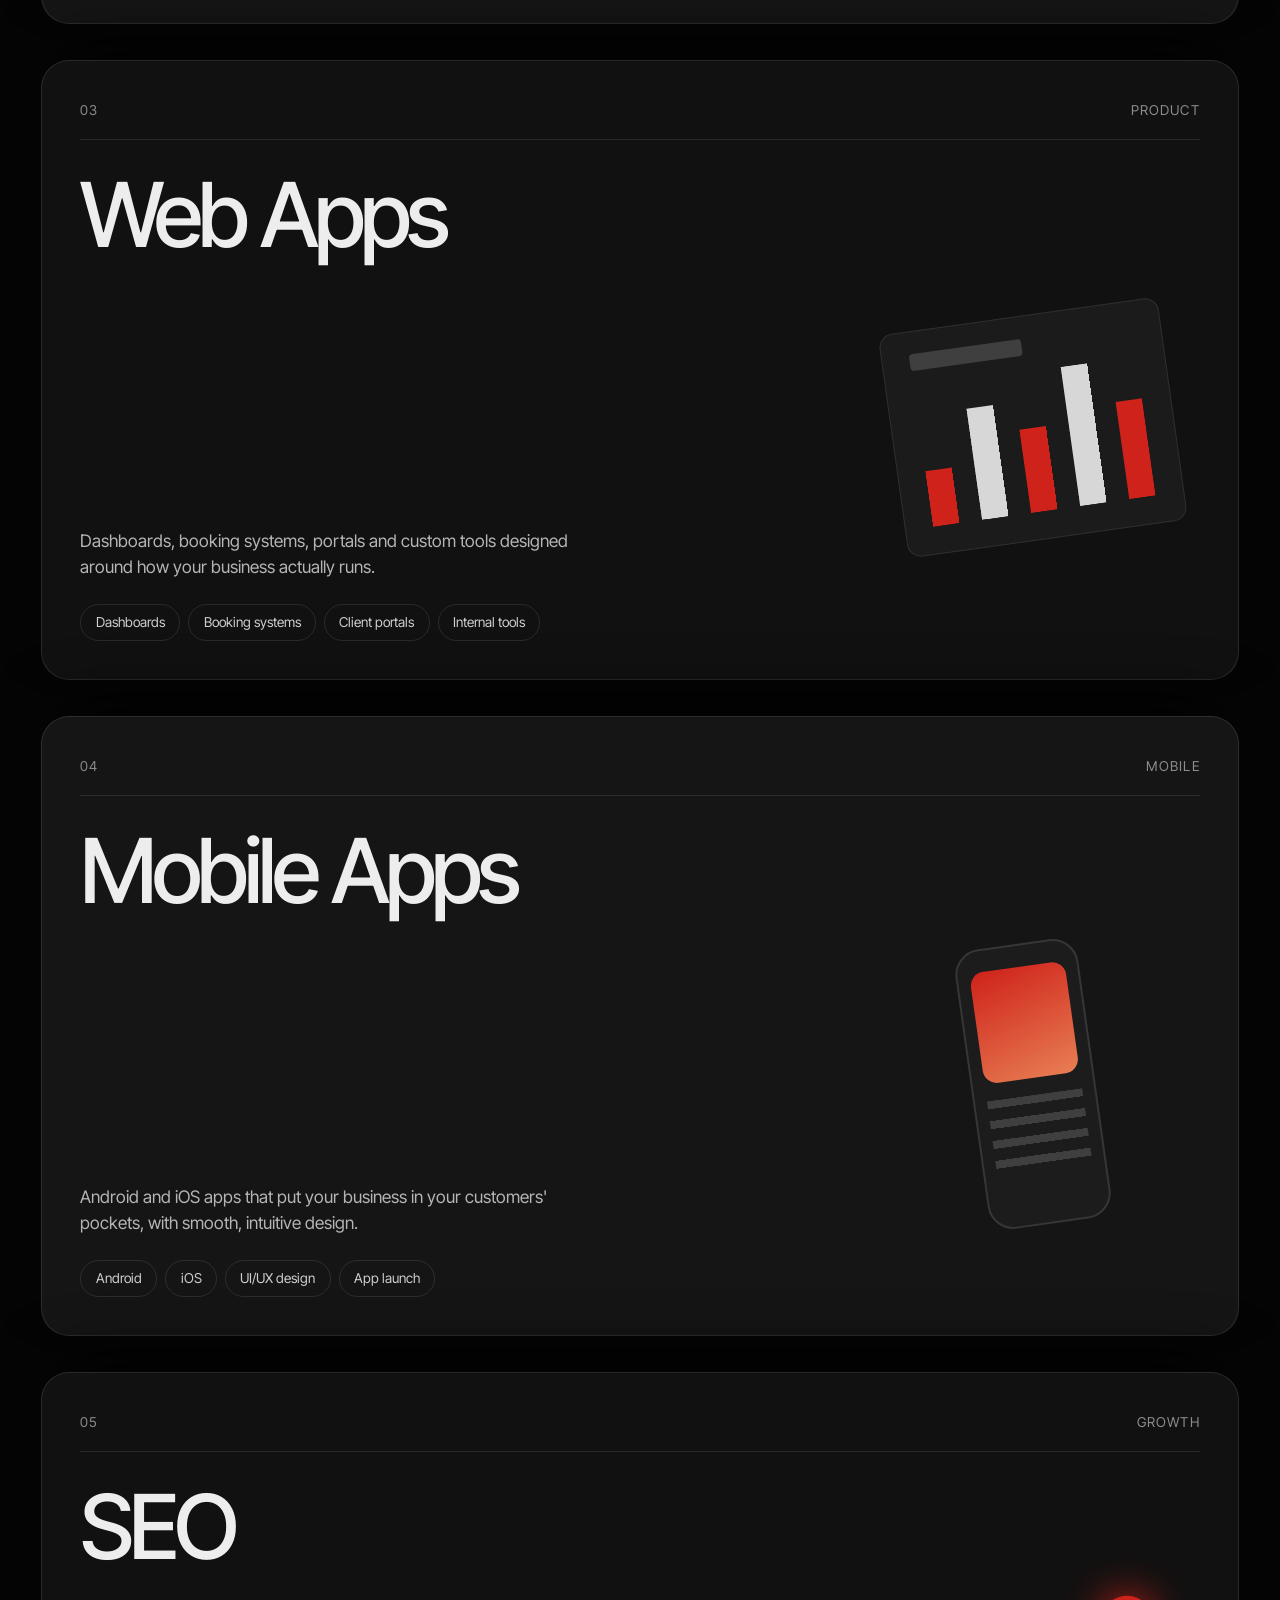
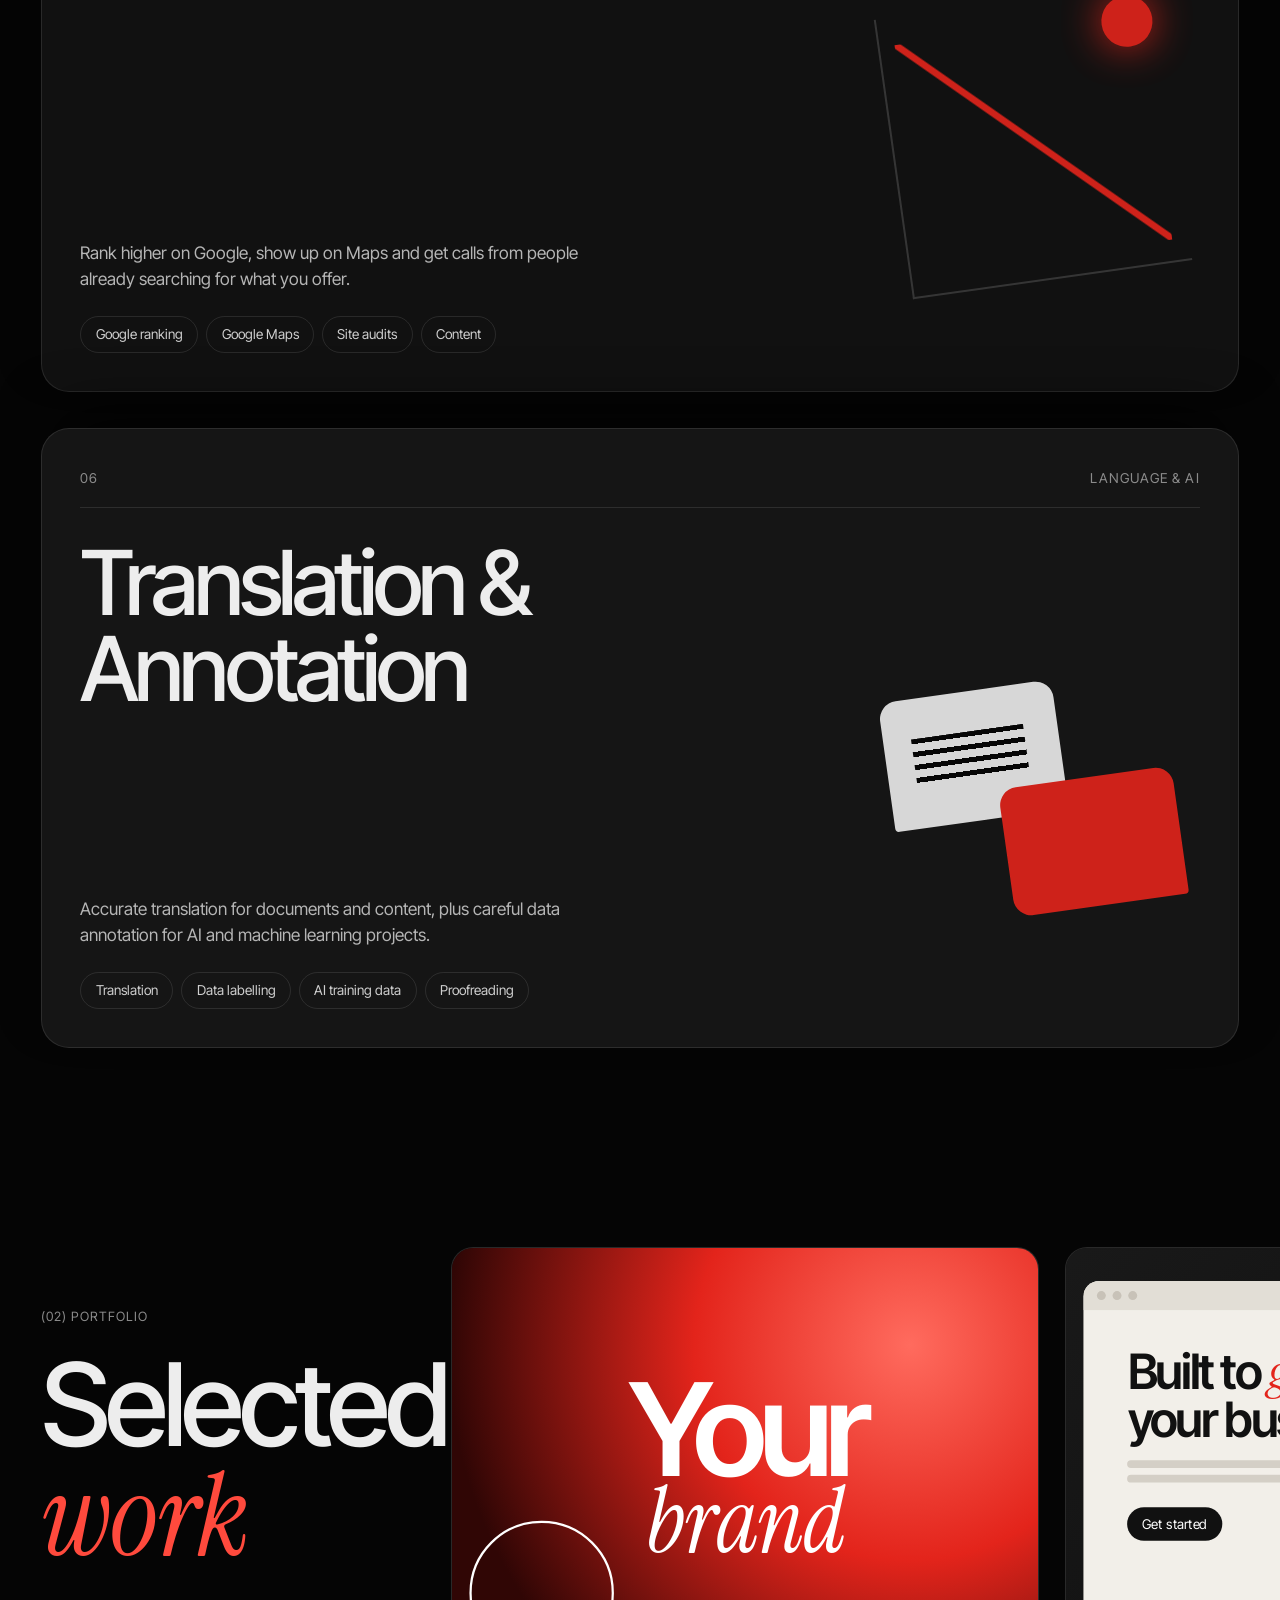
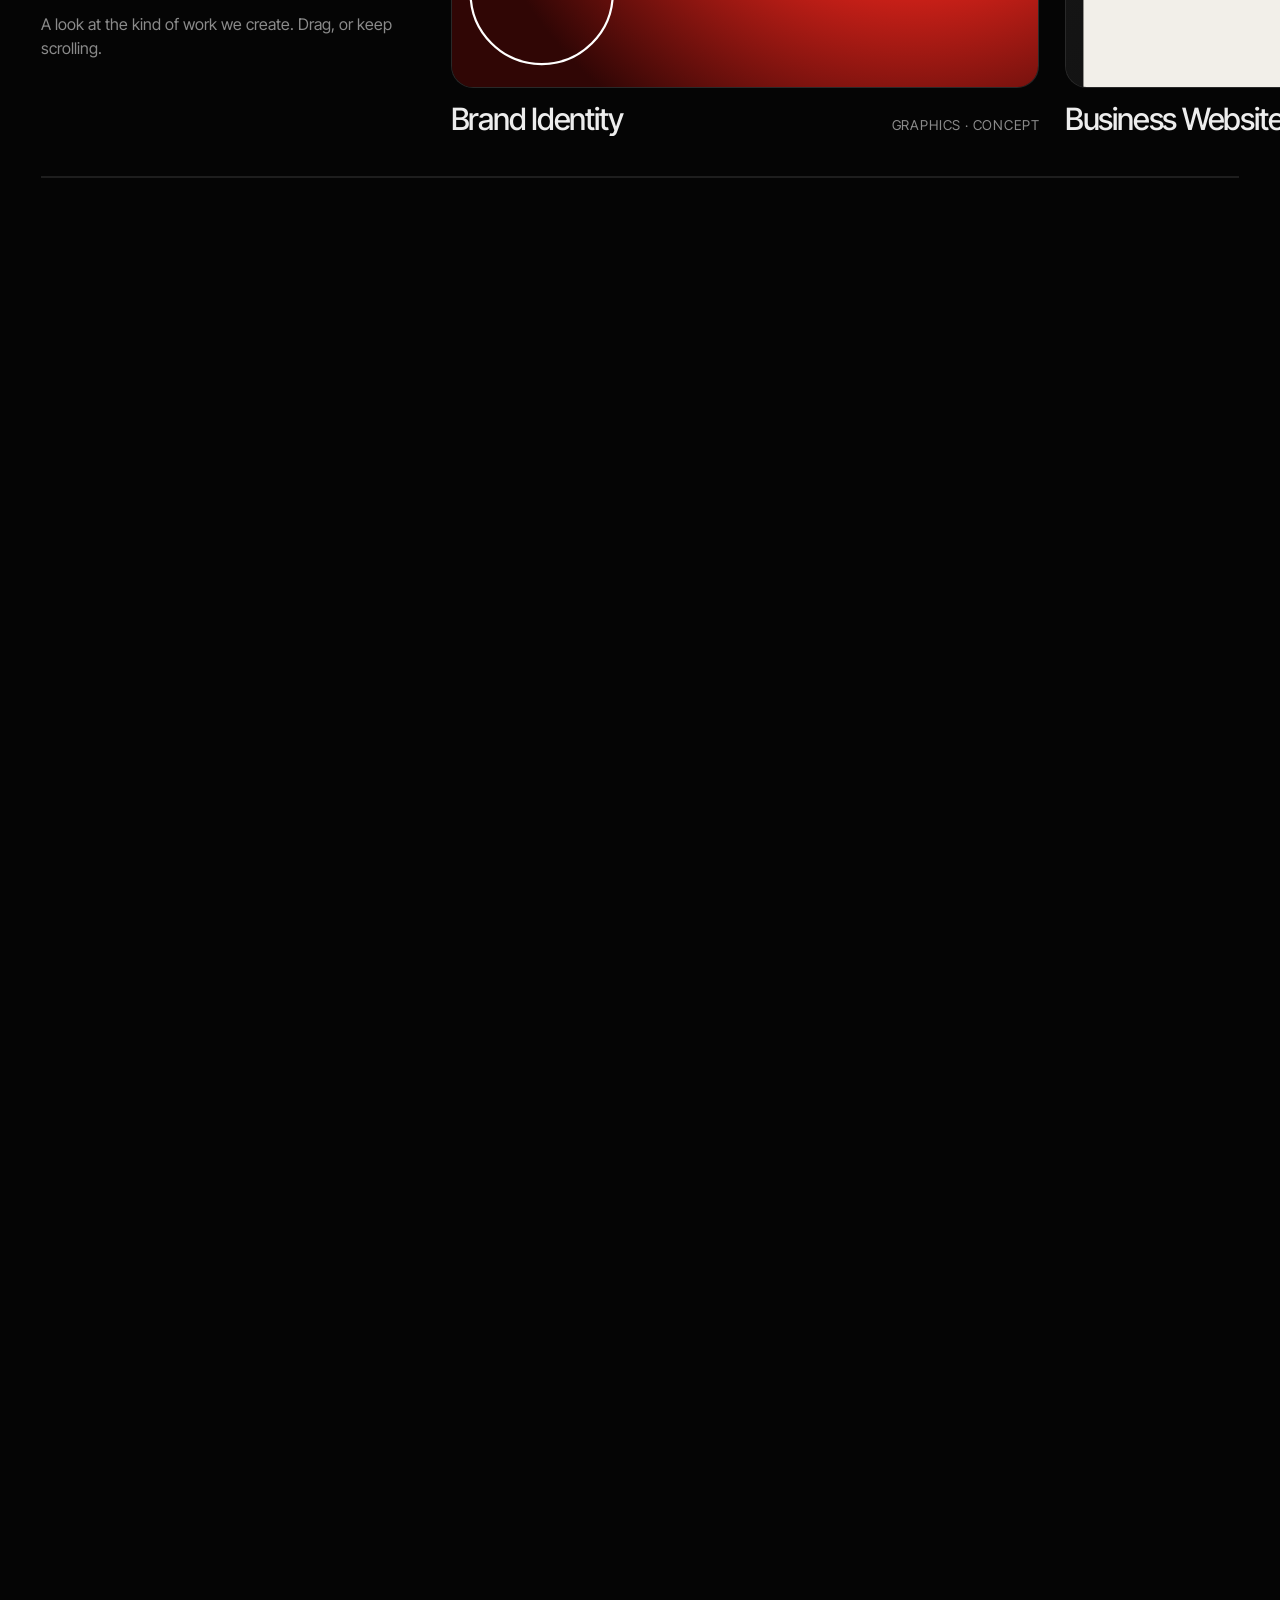
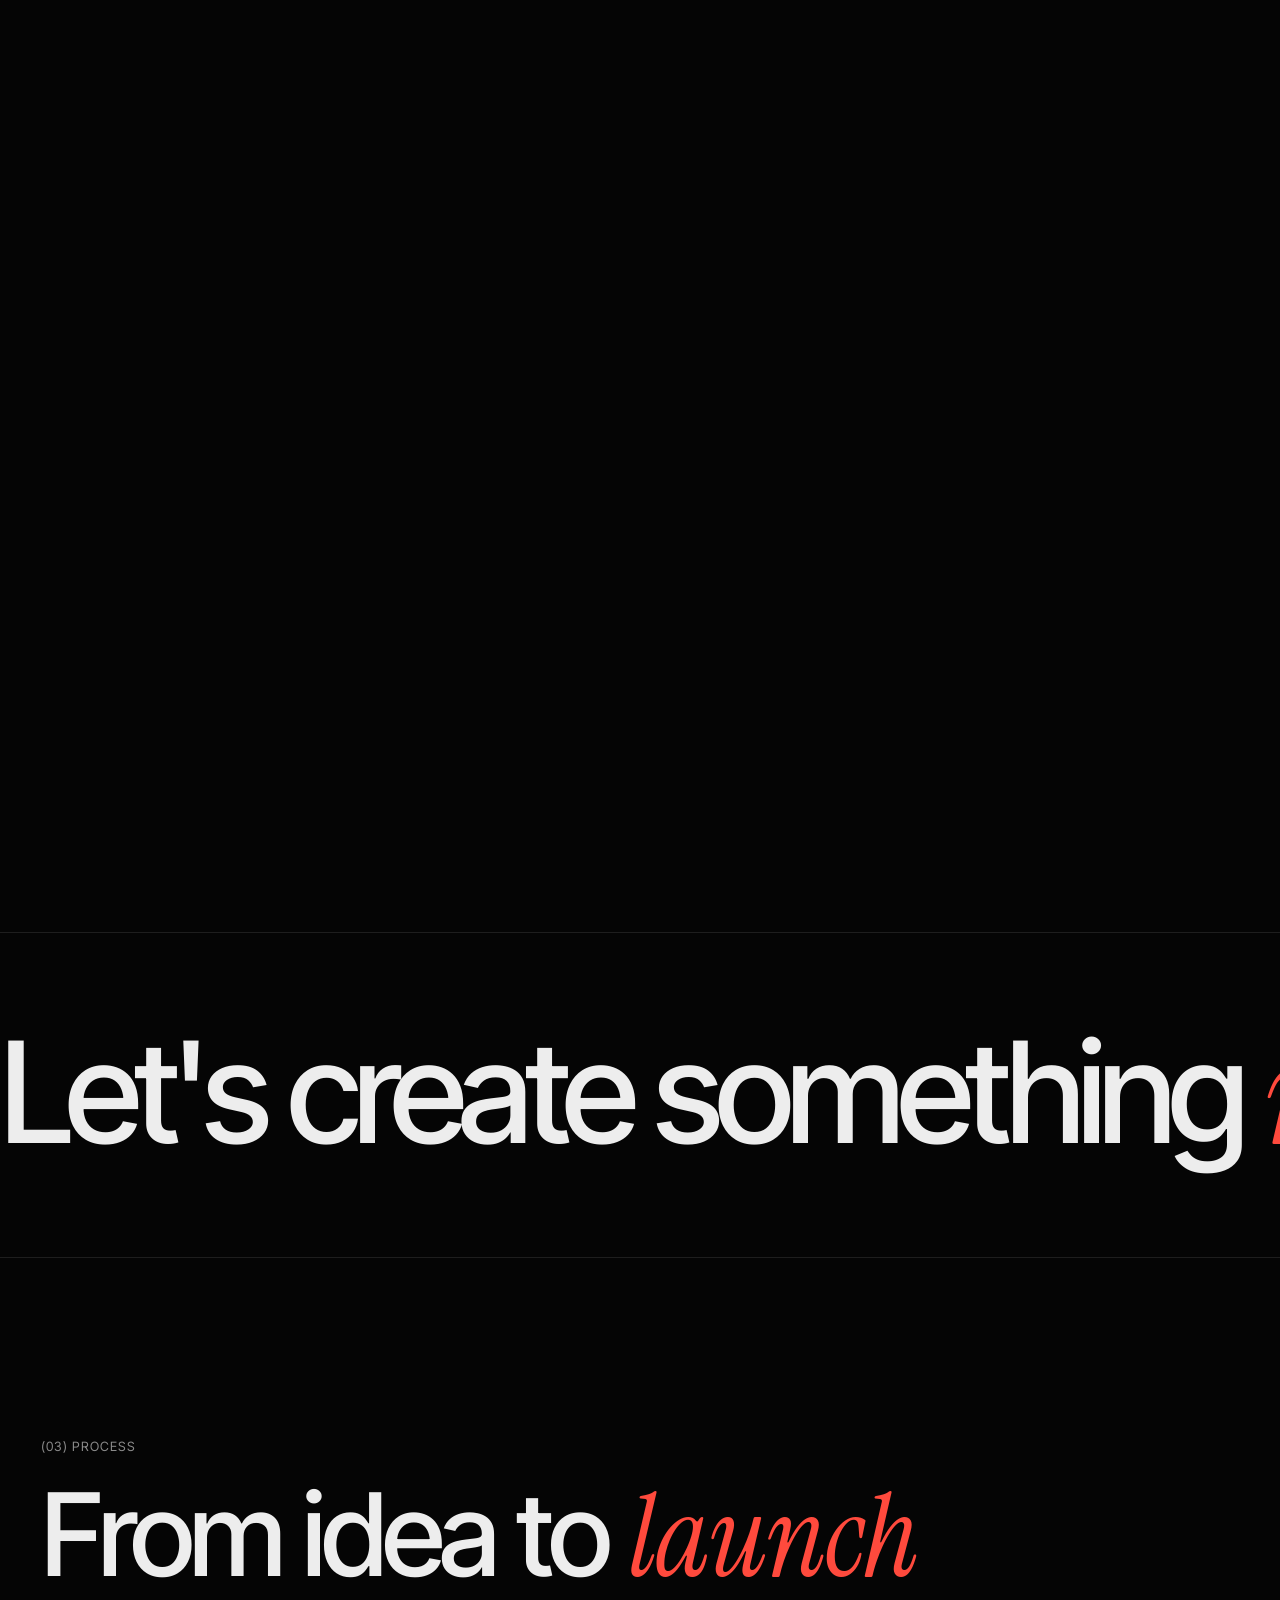
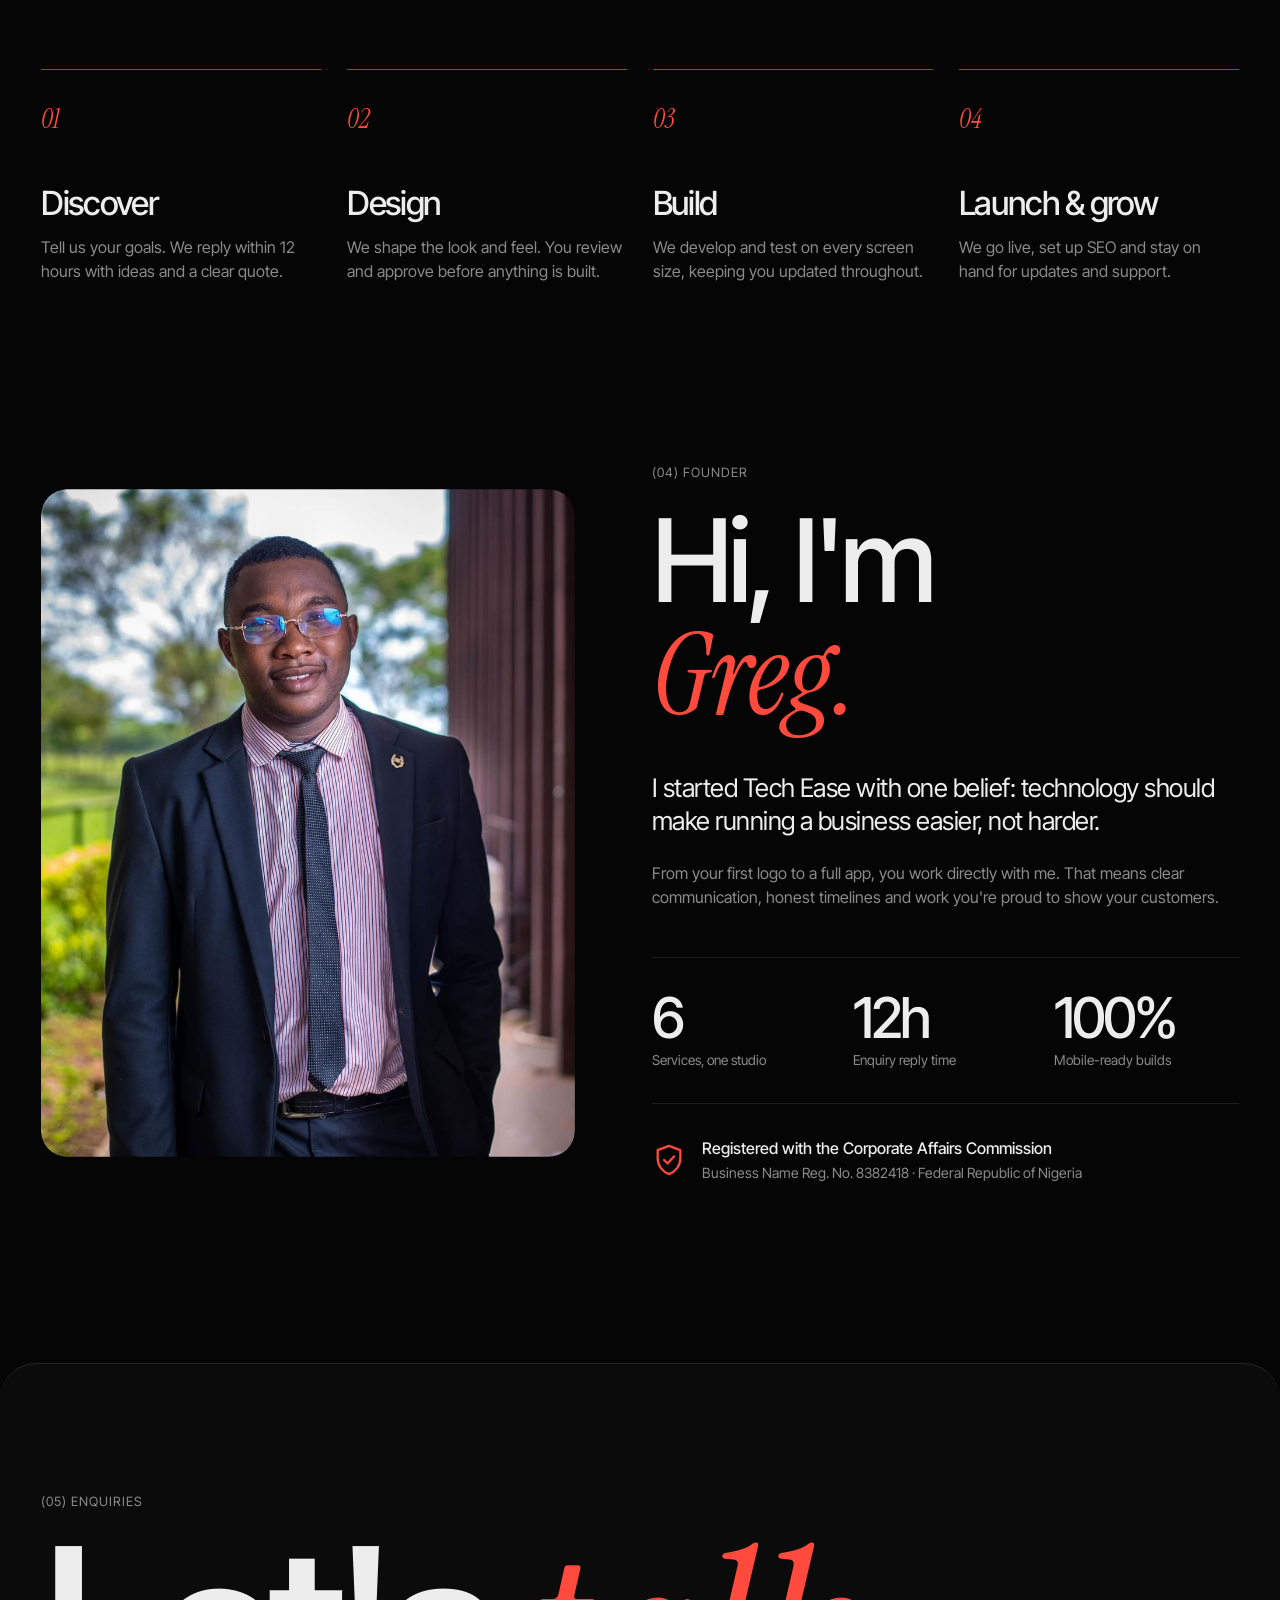
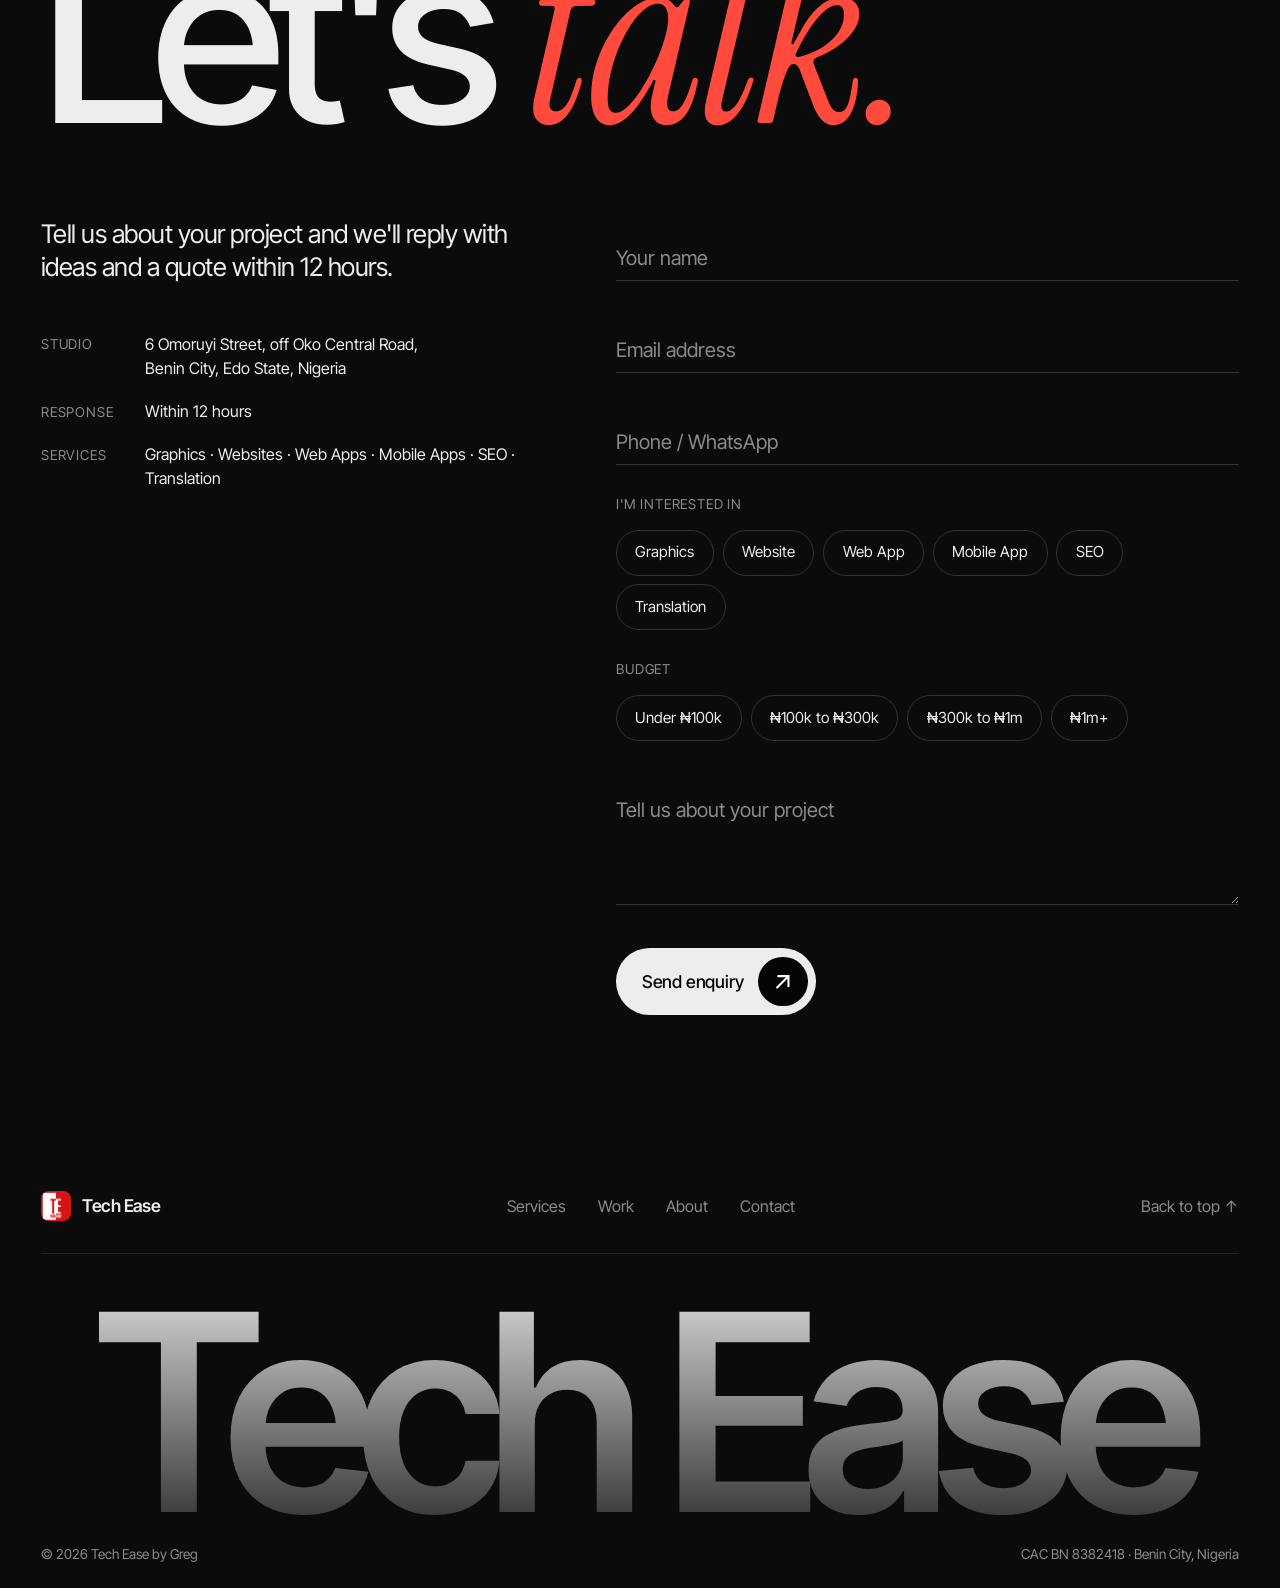
==== commit 6e2322e4: "Premium redesign: 3D logo hero, smooth scroll and scroll animations Rebuilds the site with a 3D TE m" ====
--- a/index.html
+++ b/index.html
@@ -3,255 +3,270 @@
 <head>
   <meta charset="utf-8">
   <meta name="viewport" content="width=device-width, initial-scale=1">
-  <title>Tech Ease by Greg | Web, App, Graphics &amp; SEO Studio</title>
-  <meta name="description" content="Tech Ease by Greg designs websites, web apps, mobile apps and graphics, and grows businesses with SEO. Registered in Nigeria (BN 8382418). Send an enquiry today.">
-  <meta property="og:title" content="Tech Ease by Greg">
-  <meta property="og:description" content="Websites, web apps, mobile apps, graphics and SEO that make your business easy to find and easy to trust.">
+  <title>Tech Ease by Greg | Design &amp; Technology Studio</title>
+  <meta name="description" content="Tech Ease is a design and technology studio in Benin City, Nigeria. Branding and graphics, websites, web apps, mobile apps and SEO. CAC registered (BN 8382418).">
+  <meta property="og:title" content="Tech Ease by Greg | Design &amp; Technology Studio">
+  <meta property="og:description" content="Branding, websites, web apps, mobile apps and SEO for businesses that want to look premium and grow.">
   <meta property="og:image" content="assets/logo-512.png">
-  <meta name="theme-color" content="#06060a">
+  <meta name="theme-color" content="#050505">
   <link rel="icon" type="image/png" href="assets/favicon.png">
   <link rel="apple-touch-icon" href="assets/apple-touch-icon.png">
   <link rel="preconnect" href="https://fonts.googleapis.com">
   <link rel="preconnect" href="https://fonts.gstatic.com" crossorigin>
-  <link href="https://fonts.googleapis.com/css2?family=Syne:wght@600;700;800&family=Inter:wght@400;500;600&display=swap" rel="stylesheet">
+  <link href="https://fonts.googleapis.com/css2?family=Inter+Tight:wght@300;400;500;600&family=Instrument+Serif:ital@0;1&display=swap" rel="stylesheet">
   <link rel="stylesheet" href="styles.css">
+  <script type="importmap">{ "imports": { "three": "./vendor/three.module.min.js", "three/addons/": "./vendor/addons/" } }</script>
 </head>
 <body class="is-loading">
 
+<!-- Preloader -->
 <div class="loader" aria-hidden="true">
-  <img src="assets/logo-512.png" alt="">
-  <div class="loader-bar"><span></span></div>
+  <div class="loader-top">
+    <img src="assets/logo-512.png" alt="" width="44" height="44">
+    <span>Tech Ease Studio</span>
+  </div>
+  <div class="loader-count"><span id="count">0</span></div>
 </div>
 
-<div class="cursor" aria-hidden="true"></div>
-<div class="cursor-ring" aria-hidden="true"></div>
-<div class="grain" aria-hidden="true"></div>
-
-<header class="nav" id="top">
-  <div class="wrap nav-inner">
-    <a href="#top" class="brand" aria-label="Tech Ease home">
-      <img src="assets/logo-512.png" alt="" width="36" height="36">
-      <span>Tech<b>Ease</b></span>
-    </a>
-    <button class="menu-btn" aria-label="Open menu" aria-expanded="false" aria-controls="menu">
-      <span></span><span></span>
-    </button>
-    <nav id="menu" class="menu">
-      <a href="#services">Services</a>
-      <a href="#work">Work</a>
-      <a href="#process">Process</a>
-      <a href="#about">About</a>
-      <a href="#contact" class="btn btn-sm magnetic">Start a project</a>
-    </nav>
-  </div>
+<div class="cursor" aria-hidden="true"><span>View</span></div>
+
+<!-- Nav -->
+<header class="nav">
+  <a href="#top" class="brand" aria-label="Tech Ease home">
+    <img src="assets/logo-512.png" alt="" width="34" height="34">
+    <span>Tech Ease</span>
+  </a>
+  <nav class="nav-links" id="menu">
+    <a href="#services"><span data-text="Services">Services</span></a>
+    <a href="#work"><span data-text="Work">Work</span></a>
+    <a href="#process"><span data-text="Process">Process</span></a>
+    <a href="#about"><span data-text="About">About</span></a>
+    <a href="#contact" class="nav-mobile-cta">Start a project</a>
+  </nav>
+  <a href="#contact" class="nav-cta magnetic"><span class="nav-dot"></span>Let's talk</a>
+  <button class="menu-btn" aria-label="Open menu" aria-expanded="false" aria-controls="menu"><span></span><span></span></button>
 </header>
 
-<main>
+<main id="top">
+
   <!-- HERO -->
   <section class="hero">
     <canvas id="scene" aria-hidden="true"></canvas>
-    <div class="hero-glow" aria-hidden="true"></div>
-    <div class="wrap hero-inner">
-      <p class="pill reveal"><span class="dot"></span> Available for new projects</p>
-      <h1 class="reveal">
-        <span class="line">We make</span>
-        <span class="line"><em class="grad">tech easy</em></span>
-        <span class="line">for your brand.</span>
+    <div class="hero-vignette" aria-hidden="true"></div>
+
+    <div class="hero-meta hero-meta-top">
+      <span>Design &amp; Technology Studio</span>
+      <span class="hide-sm">Benin City, Nigeria</span>
+      <span class="avail hide-sm"><i></i>Booking new projects</span>
+    </div>
+
+    <div class="hero-content">
+      <h1 class="hero-title split-hero">
+        <span class="row">We build brands</span>
+        <span class="row">people <em>remember.</em></span>
       </h1>
-      <p class="lead reveal">Graphics, websites, web apps, mobile apps and SEO from one studio. We help customers find you, trust you and buy from you.</p>
-      <div class="hero-cta reveal">
-        <a href="#contact" class="btn magnetic">Get a free quote <svg viewBox="0 0 24 24"><path d="M5 12h14M13 6l6 6-6 6"/></svg></a>
-        <a href="#work" class="btn btn-ghost magnetic">See our work</a>
-      </div>
-    </div>
-    <a href="#services" class="scroll-hint" aria-label="Scroll down"><span></span></a>
+      <div class="hero-side fade-up">
+        <p>Graphics, websites, web apps, mobile apps and SEO, crafted by one studio so everything looks, works and grows together.</p>
+        <a href="#contact" class="btn magnetic"><span>Start a project</span><svg viewBox="0 0 24 24"><path d="M7 17 17 7M8 7h9v9"/></svg></a>
+      </div>
+    </div>
+
+    <div class="hero-meta hero-meta-bottom">
+      <span>(Scroll)</span>
+      <span class="hide-sm">Est. 2025 · CAC BN 8382418</span>
+      <span>©2026</span>
+    </div>
+  </section>
+
+  <!-- STATEMENT -->
+  <section class="statement">
+    <p class="label">(Studio)</p>
+    <p class="statement-text" id="statement">Tech Ease is a creative and technology studio helping ambitious businesses look premium, get online and grow. We combine design, code and search into one simple process, so you get a brand your customers trust and tools that actually work.</p>
+  </section>
+
+  <!-- SERVICES -->
+  <section id="services" class="services">
+    <div class="section-head">
+      <p class="label">(01) Services</p>
+      <h2 class="split">What we <em>do</em></h2>
+    </div>
+
+    <div class="stack">
+      <article class="svc" style="--i:0">
+        <div class="svc-top"><span class="svc-num">01</span><span class="svc-cat">Brand</span></div>
+        <h3>Graphic Design</h3>
+        <div class="svc-body">
+          <p>Logos, brand identities, flyers, social media designs and print. Visuals that make people stop scrolling and start trusting.</p>
+          <ul class="tags"><li>Logo &amp; identity</li><li>Social media</li><li>Flyers &amp; print</li><li>Brand kits</li></ul>
+        </div>
+        <div class="svc-art art-graphics" aria-hidden="true"><i></i><i></i><i></i></div>
+      </article>
+      <article class="svc" style="--i:1">
+        <div class="svc-top"><span class="svc-num">02</span><span class="svc-cat">Web</span></div>
+        <h3>Websites</h3>
+        <div class="svc-body">
+          <p>Fast, mobile-first websites with a premium feel. Built to load quickly, rank well and turn visitors into paying customers.</p>
+          <ul class="tags"><li>Business sites</li><li>Landing pages</li><li>E-commerce</li><li>Portfolios</li></ul>
+        </div>
+        <div class="svc-art art-web" aria-hidden="true"><i></i><i></i><i></i></div>
+      </article>
+      <article class="svc" style="--i:2">
+        <div class="svc-top"><span class="svc-num">03</span><span class="svc-cat">Product</span></div>
+        <h3>Web Apps</h3>
+        <div class="svc-body">
+          <p>Dashboards, booking systems, portals and custom tools designed around how your business actually runs.</p>
+          <ul class="tags"><li>Dashboards</li><li>Booking systems</li><li>Client portals</li><li>Internal tools</li></ul>
+        </div>
+        <div class="svc-art art-app" aria-hidden="true"><i></i><i></i><i></i></div>
+      </article>
+      <article class="svc" style="--i:3">
+        <div class="svc-top"><span class="svc-num">04</span><span class="svc-cat">Mobile</span></div>
+        <h3>Mobile Apps</h3>
+        <div class="svc-body">
+          <p>Android and iOS apps that put your business in your customers' pockets, with smooth, intuitive design.</p>
+          <ul class="tags"><li>Android</li><li>iOS</li><li>UI/UX design</li><li>App launch</li></ul>
+        </div>
+        <div class="svc-art art-mobile" aria-hidden="true"><i></i><i></i><i></i></div>
+      </article>
+      <article class="svc" style="--i:4">
+        <div class="svc-top"><span class="svc-num">05</span><span class="svc-cat">Growth</span></div>
+        <h3>SEO</h3>
+        <div class="svc-body">
+          <p>Rank higher on Google, show up on Maps and get calls from people already searching for what you offer.</p>
+          <ul class="tags"><li>Google ranking</li><li>Google Maps</li><li>Site audits</li><li>Content</li></ul>
+        </div>
+        <div class="svc-art art-seo" aria-hidden="true"><i></i><i></i><i></i></div>
+      </article>
+      <article class="svc" style="--i:5">
+        <div class="svc-top"><span class="svc-num">06</span><span class="svc-cat">Language &amp; AI</span></div>
+        <h3>Translation &amp; Annotation</h3>
+        <div class="svc-body">
+          <p>Accurate translation for documents and content, plus careful data annotation for AI and machine learning projects.</p>
+          <ul class="tags"><li>Translation</li><li>Data labelling</li><li>AI training data</li><li>Proofreading</li></ul>
+        </div>
+        <div class="svc-art art-lang" aria-hidden="true"><i></i><i></i><i></i></div>
+      </article>
+    </div>
+  </section>
+
+  <!-- WORK -->
+  <section id="work" class="work">
+    <div class="work-pin">
+      <div class="work-track" id="work-track">
+        <div class="work-intro">
+          <p class="label">(02) Portfolio</p>
+          <h2>Selected<br><em>work</em></h2>
+          <p class="muted">A look at the kind of work we create. Drag, or keep scrolling.</p>
+        </div>
+        <!-- project cards from work.js -->
+      </div>
+    </div>
+    <div class="work-progress" aria-hidden="true"><span></span></div>
   </section>
 
   <!-- MARQUEE -->
-  <div class="marquee" aria-hidden="true">
-    <div class="marquee-track">
-      <span>Graphic Design</span><i>✦</i><span>Websites</span><i>✦</i><span>Web Apps</span><i>✦</i><span>Mobile Apps</span><i>✦</i><span>SEO</span><i>✦</i><span>Translation</span><i>✦</i><span>Annotation</span><i>✦</i>
-      <span>Graphic Design</span><i>✦</i><span>Websites</span><i>✦</i><span>Web Apps</span><i>✦</i><span>Mobile Apps</span><i>✦</i><span>SEO</span><i>✦</i><span>Translation</span><i>✦</i><span>Annotation</span><i>✦</i>
-    </div>
-  </div>
-
-  <!-- SERVICES -->
-  <section id="services" class="section">
-    <div class="wrap">
-      <div class="section-head reveal">
-        <p class="eyebrow">01 · What we do</p>
-        <h2>Everything your brand<br>needs <em class="grad">online.</em></h2>
-      </div>
-      <div class="services">
-        <article class="card tilt reveal">
-          <div class="icon"><svg viewBox="0 0 24 24"><path d="M12 3a9 9 0 0 0 0 18c1 0 1.5-.7 1.5-1.5 0-.4-.2-.8-.4-1.1-.2-.3-.4-.6-.4-1 0-.8.7-1.4 1.5-1.4H16a5 5 0 0 0 5-5c0-4.4-4-8-9-8Z"/><circle cx="7.5" cy="11" r="1.2"/><circle cx="10.5" cy="7.5" r="1.2"/><circle cx="15" cy="7.5" r="1.2"/></svg></div>
-          <h3>Graphic Design</h3>
-          <p>Logos, flyers, social media posts, brand kits and print designs that stop the scroll.</p>
-          <span class="num">01</span>
-        </article>
-        <article class="card tilt reveal">
-          <div class="icon"><svg viewBox="0 0 24 24"><rect x="3" y="4" width="18" height="14" rx="2"/><path d="M3 8h18M7 21h10"/></svg></div>
-          <h3>Websites</h3>
-          <p>Fast, mobile-first business websites that look premium and turn visitors into customers.</p>
-          <span class="num">02</span>
-        </article>
-        <article class="card tilt reveal">
-          <div class="icon"><svg viewBox="0 0 24 24"><path d="m8 8-4 4 4 4M16 8l4 4-4 4M13.5 5l-3 14"/></svg></div>
-          <h3>Web Apps</h3>
-          <p>Dashboards, booking systems, portals and custom tools built around how you work.</p>
-          <span class="num">03</span>
-        </article>
-        <article class="card tilt reveal">
-          <div class="icon"><svg viewBox="0 0 24 24"><rect x="7" y="2" width="10" height="20" rx="2"/><path d="M11 18h2"/></svg></div>
-          <h3>Mobile Apps</h3>
-          <p>Android and iOS apps that put your business right in your customers' pockets.</p>
-          <span class="num">04</span>
-        </article>
-        <article class="card tilt reveal">
-          <div class="icon"><svg viewBox="0 0 24 24"><circle cx="10.5" cy="10.5" r="6.5"/><path d="m15.5 15.5 5 5M8 12l2-2 1.5 1.5L14 9"/></svg></div>
-          <h3>SEO</h3>
-          <p>Rank higher on Google, show up on Maps and get calls from people already searching for you.</p>
-          <span class="num">05</span>
-        </article>
-        <article class="card tilt reveal">
-          <div class="icon"><svg viewBox="0 0 24 24"><path d="M4 5h8M8 3v2M5 9c1.5 3 4 5 7 6M11 5c-1 4-3.5 7-7 9M13 21l4-10 4 10M14.5 17.5h5"/></svg></div>
-          <h3>Translation &amp; Annotation</h3>
-          <p>Accurate translation and data annotation for documents, content and AI projects.</p>
-          <span class="num">06</span>
-        </article>
-      </div>
-    </div>
-  </section>
-
-  <!-- STATS -->
-  <section class="stats-band">
-    <div class="wrap stats">
-      <div class="stat reveal"><strong data-count="6">0</strong><span>Services under one roof</span></div>
-      <div class="stat reveal"><strong data-count="12" data-suffix="h">0</strong><span>Reply to every enquiry</span></div>
-      <div class="stat reveal"><strong>CAC</strong><span>Registered business</span></div>
-      <div class="stat reveal"><strong data-count="100" data-suffix="%">0</strong><span>Mobile-friendly builds</span></div>
-    </div>
-  </section>
-
-  <!-- WORK -->
-  <section id="work" class="section">
-    <div class="wrap">
-      <div class="section-head reveal">
-        <p class="eyebrow">02 · Portfolio</p>
-        <h2>Selected <em class="grad">work.</em></h2>
-      </div>
-      <div class="filters reveal" role="tablist" aria-label="Filter work">
-        <button class="filter is-active" data-filter="all">All</button>
-        <button class="filter" data-filter="graphics">Graphics</button>
-        <button class="filter" data-filter="websites">Websites</button>
-        <button class="filter" data-filter="webapps">Web Apps</button>
-        <button class="filter" data-filter="mobile">Mobile Apps</button>
-        <button class="filter" data-filter="seo">SEO</button>
-      </div>
-      <div class="grid" id="work-grid"><!-- filled from work.js --></div>
+  <section class="big-marquee" aria-hidden="true">
+    <div class="bm-track">
+      <span>Let's create something <em>remarkable</em></span><b>✦</b>
+      <span>Let's create something <em>remarkable</em></span><b>✦</b>
     </div>
   </section>
 
   <!-- PROCESS -->
-  <section id="process" class="section">
-    <div class="wrap">
-      <div class="section-head reveal">
-        <p class="eyebrow">03 · Process</p>
-        <h2>Simple from <em class="grad">start to launch.</em></h2>
-      </div>
-      <ol class="process">
-        <li class="reveal"><span>01</span><h3>Talk</h3><p>Tell us your goals. We reply within 12 hours with ideas and a quote.</p></li>
-        <li class="reveal"><span>02</span><h3>Design</h3><p>We shape the look and feel, and you review it before anything is built.</p></li>
-        <li class="reveal"><span>03</span><h3>Build</h3><p>We develop, test on every screen size and keep you updated throughout.</p></li>
-        <li class="reveal"><span>04</span><h3>Launch &amp; grow</h3><p>We go live, set up SEO and stay on hand for updates and support.</p></li>
-      </ol>
+  <section id="process" class="process">
+    <div class="section-head">
+      <p class="label">(03) Process</p>
+      <h2 class="split">From idea to <em>launch</em></h2>
+    </div>
+    <div class="steps">
+      <div class="step"><span class="step-line"></span><span class="step-num">01</span><h3>Discover</h3><p>Tell us your goals. We reply within 12 hours with ideas and a clear quote.</p></div>
+      <div class="step"><span class="step-line"></span><span class="step-num">02</span><h3>Design</h3><p>We shape the look and feel. You review and approve before anything is built.</p></div>
+      <div class="step"><span class="step-line"></span><span class="step-num">03</span><h3>Build</h3><p>We develop and test on every screen size, keeping you updated throughout.</p></div>
+      <div class="step"><span class="step-line"></span><span class="step-num">04</span><h3>Launch &amp; grow</h3><p>We go live, set up SEO and stay on hand for updates and support.</p></div>
     </div>
   </section>
 
   <!-- ABOUT -->
-  <section id="about" class="section">
-    <div class="wrap about">
-      <div class="about-photo tilt reveal">
-        <img src="assets/greg.jpg" alt="Greg, founder of Tech Ease" onerror="this.onerror=null;this.src='assets/logo-512.png';this.classList.add('is-fallback')">
-        <div class="photo-tag"><b>Greg</b><span>Founder, Tech Ease</span></div>
-      </div>
-      <div class="reveal">
-        <p class="eyebrow">04 · About</p>
-        <h2>Hi, I'm <em class="grad">Greg.</em></h2>
-        <p class="lead">Tech Ease started with one idea: technology should make running a business easier, not harder. I help businesses look sharp, get online and get found, from the first logo to a full app.</p>
-        <p class="muted">You work directly with me, so you get clear communication, honest timelines and work you're proud to show your customers.</p>
-        <div class="badge">
-          <svg viewBox="0 0 24 24" aria-hidden="true"><path d="M12 2 4 5v6c0 5 3.4 9.3 8 11 4.6-1.7 8-6 8-11V5l-8-3Z"/><path d="m8.5 12 2.5 2.5 4.5-5"/></svg>
-          <div>
-            <strong>Registered with the Corporate Affairs Commission</strong>
-            <span>Business Name Reg. No. 8382418 · Benin City, Edo State, Nigeria</span>
-          </div>
-        </div>
+  <section id="about" class="about">
+    <div class="about-media">
+      <div class="about-img"><img src="assets/greg.jpg" alt="Greg, founder of Tech Ease"></div>
+    </div>
+    <div class="about-copy">
+      <p class="label">(04) Founder</p>
+      <h2 class="split">Hi, I'm <em>Greg.</em></h2>
+      <p class="lead fade-up">I started Tech Ease with one belief: technology should make running a business easier, not harder.</p>
+      <p class="muted fade-up">From your first logo to a full app, you work directly with me. That means clear communication, honest timelines and work you're proud to show your customers.</p>
+      <div class="facts fade-up">
+        <div><strong data-count="6">0</strong><span>Services, one studio</span></div>
+        <div><strong data-count="12" data-suffix="h">0</strong><span>Enquiry reply time</span></div>
+        <div><strong data-count="100" data-suffix="%">0</strong><span>Mobile-ready builds</span></div>
+      </div>
+      <div class="cert fade-up">
+        <svg viewBox="0 0 24 24" aria-hidden="true"><path d="M12 2 4 5v6c0 5 3.4 9.3 8 11 4.6-1.7 8-6 8-11V5l-8-3Z"/><path d="m8.5 12 2.5 2.5 4.5-5"/></svg>
+        <div><strong>Registered with the Corporate Affairs Commission</strong><span>Business Name Reg. No. 8382418 · Federal Republic of Nigeria</span></div>
       </div>
     </div>
   </section>
 
   <!-- CONTACT -->
-  <section id="contact" class="section contact-section">
-    <div class="contact-glow" aria-hidden="true"></div>
-    <div class="wrap contact">
-      <div class="reveal">
-        <p class="eyebrow">05 · Enquiries</p>
-        <h2>Let's build<br><em class="grad">something great.</em></h2>
-        <p class="lead">Tell us what you need and we'll reply with ideas and a quote within 12 hours.</p>
-        <ul class="contact-list">
-          <li><svg viewBox="0 0 24 24"><path d="M12 22s7-6.2 7-12a7 7 0 1 0-14 0c0 5.8 7 12 7 12Z"/><circle cx="12" cy="10" r="2.5"/></svg>6 Omoruyi Street, off Oko Central Road, Benin City, Edo State</li>
-          <li><svg viewBox="0 0 24 24"><circle cx="12" cy="12" r="9"/><path d="M12 7v5l3 2"/></svg>Reply within 12 hours</li>
-        </ul>
-      </div>
-      <form class="form reveal" name="enquiry" method="POST" action="/thanks.html" data-netlify="true" netlify-honeypot="company-website">
+  <section id="contact" class="contact">
+    <div class="contact-head">
+      <p class="label">(05) Enquiries</p>
+      <h2 class="contact-title split">Let's <em>talk.</em></h2>
+    </div>
+    <div class="contact-grid">
+      <div class="contact-info fade-up">
+        <p class="lead">Tell us about your project and we'll reply with ideas and a quote within 12 hours.</p>
+        <dl>
+          <dt>Studio</dt><dd>6 Omoruyi Street, off Oko Central Road,<br>Benin City, Edo State, Nigeria</dd>
+          <dt>Response</dt><dd>Within 12 hours</dd>
+          <dt>Services</dt><dd>Graphics · Websites · Web Apps · Mobile Apps · SEO · Translation</dd>
+        </dl>
+      </div>
+      <form class="form fade-up" name="enquiry" method="POST" action="/thanks.html" data-netlify="true" netlify-honeypot="company-website">
         <input type="hidden" name="form-name" value="enquiry">
         <p class="hidden"><label>Leave this empty <input name="company-website"></label></p>
-        <div class="row">
-          <label>Your name<input name="name" required autocomplete="name" placeholder="Jane Doe"></label>
-          <label>Email<input type="email" name="email" required autocomplete="email" placeholder="you@email.com"></label>
-        </div>
-        <div class="row">
-          <label>Phone / WhatsApp<input type="tel" name="phone" autocomplete="tel" placeholder="+234"></label>
-          <label>Service
-            <select name="service" required>
-              <option value="">Choose one</option>
-              <option>Graphic Design</option>
-              <option>Website</option>
-              <option>Web App</option>
-              <option>Mobile App</option>
-              <option>SEO</option>
-              <option>Translation &amp; Annotation</option>
-              <option>Not sure yet</option>
-            </select>
-          </label>
-        </div>
-        <label>Budget (optional)
-          <select name="budget">
-            <option value="">Prefer not to say</option>
-            <option>Under ₦100,000</option>
-            <option>₦100,000 to ₦300,000</option>
-            <option>₦300,000 to ₦1,000,000</option>
-            <option>Above ₦1,000,000</option>
-          </select>
-        </label>
-        <label>Tell us about your project<textarea name="message" rows="5" required placeholder="What are you looking to build?"></textarea></label>
-        <button type="submit" class="btn btn-block magnetic">Send enquiry <svg viewBox="0 0 24 24"><path d="M5 12h14M13 6l6 6-6 6"/></svg></button>
+        <div class="field"><input id="f-name" name="name" required autocomplete="name" placeholder=" "><label for="f-name">Your name</label></div>
+        <div class="field"><input id="f-email" type="email" name="email" required autocomplete="email" placeholder=" "><label for="f-email">Email address</label></div>
+        <div class="field"><input id="f-phone" type="tel" name="phone" autocomplete="tel" placeholder=" "><label for="f-phone">Phone / WhatsApp</label></div>
+        <input type="hidden" name="services" id="services-field">
+        <fieldset class="chips">
+          <legend>I'm interested in</legend>
+          <label><input type="checkbox" data-service value="Graphic Design"><span>Graphics</span></label>
+          <label><input type="checkbox" data-service value="Website"><span>Website</span></label>
+          <label><input type="checkbox" data-service value="Web App"><span>Web App</span></label>
+          <label><input type="checkbox" data-service value="Mobile App"><span>Mobile App</span></label>
+          <label><input type="checkbox" data-service value="SEO"><span>SEO</span></label>
+          <label><input type="checkbox" data-service value="Translation & Annotation"><span>Translation</span></label>
+        </fieldset>
+        <fieldset class="chips">
+          <legend>Budget</legend>
+          <label><input type="radio" name="budget" value="Under ₦100k"><span>Under ₦100k</span></label>
+          <label><input type="radio" name="budget" value="₦100k to ₦300k"><span>₦100k to ₦300k</span></label>
+          <label><input type="radio" name="budget" value="₦300k to ₦1m"><span>₦300k to ₦1m</span></label>
+          <label><input type="radio" name="budget" value="₦1m+"><span>₦1m+</span></label>
+        </fieldset>
+        <div class="field"><textarea id="f-msg" name="message" rows="4" required placeholder=" "></textarea><label for="f-msg">Tell us about your project</label></div>
+        <button type="submit" class="btn btn-lg magnetic"><span>Send enquiry</span><svg viewBox="0 0 24 24"><path d="M7 17 17 7M8 7h9v9"/></svg></button>
       </form>
     </div>
   </section>
 </main>
 
 <footer class="footer">
-  <div class="wrap">
-    <p class="footer-big" aria-hidden="true">TECH<em class="grad">EASE</em></p>
-    <div class="footer-inner">
-      <a href="#top" class="brand"><img src="assets/logo-512.png" alt="" width="30" height="30"><span>Tech<b>Ease</b></span></a>
-      <p>© <span id="year">2026</span> Tech Ease by Greg · BN 8382418</p>
-    </div>
+  <div class="footer-top">
+    <a href="#top" class="brand"><img src="assets/logo-512.png" alt="" width="30" height="30"><span>Tech Ease</span></a>
+    <nav><a href="#services">Services</a><a href="#work">Work</a><a href="#about">About</a><a href="#contact">Contact</a></nav>
+    <a href="#top" class="to-top">Back to top ↑</a>
   </div>
+  <p class="footer-word" aria-hidden="true">Tech Ease</p>
+  <div class="footer-bottom"><span>© <span id="year">2026</span> Tech Ease by Greg</span><span>CAC BN 8382418 · Benin City, Nigeria</span></div>
 </footer>
 
+<script src="vendor/gsap.min.js"></script>
+<script src="vendor/ScrollTrigger.min.js"></script>
+<script src="vendor/SplitText.min.js"></script>
+<script src="vendor/lenis.min.js"></script>
 <script src="work.js"></script>
 <script src="script.js"></script>
 <script type="module" src="scene.js"></script>
--- a/styles.css
+++ b/styles.css
@@ -1,233 +1,299 @@
 :root {
-  --bg: #06060a;
-  --bg-2: #0d0d14;
-  --surface: rgba(255,255,255,.035);
-  --surface-2: rgba(255,255,255,.06);
-  --line: rgba(255,255,255,.09);
-  --text: #f4f2f5;
-  --muted: #9d99a8;
-  --red: #ff2e3b;
-  --orange: #ff8a3d;
-  --violet: #7b5cff;
-  --grad: linear-gradient(100deg, #ff2e3b 0%, #ff6a3d 45%, #ffb36b 100%);
-  --radius: 20px;
-  --display: "Syne", "Inter", system-ui, sans-serif;
-  --body: "Inter", system-ui, -apple-system, "Segoe UI", Roboto, sans-serif;
+  --bg: #050505;
+  --bg-2: #0c0c0c;
+  --card: #111111;
+  --line: rgba(255,255,255,.1);
+  --text: #ededed;
+  --muted: #8b8b8b;
+  --red: #e3241b;
+  --red-2: #ff4a3d;
+  --sans: "Inter Tight", "Inter", system-ui, -apple-system, "Segoe UI", sans-serif;
+  --serif: "Instrument Serif", Georgia, serif;
+  --pad: clamp(16px, 3.2vw, 48px);
+  --ease: cubic-bezier(.16,1,.3,1);
 }
 
 * { box-sizing: border-box; }
-html { scroll-behavior: smooth; scroll-padding-top: 80px; }
-body { margin: 0; font-family: var(--body); color: var(--text); background: var(--bg); line-height: 1.6; -webkit-font-smoothing: antialiased; overflow-x: hidden; }
+html.lenis, html.lenis body { height: auto; }
+.lenis.lenis-smooth { scroll-behavior: auto !important; }
+.lenis.lenis-stopped { overflow: hidden; }
+body { margin: 0; background: var(--bg); color: var(--text); font-family: var(--sans); font-weight: 400; line-height: 1.5; -webkit-font-smoothing: antialiased; overflow-x: hidden; }
 body.is-loading { overflow: hidden; }
-img { max-width: 100%; display: block; }
-a { color: inherit; }
+img { display: block; max-width: 100%; }
+a { color: inherit; text-decoration: none; }
 ::selection { background: var(--red); color: #fff; }
-.wrap { width: min(1200px, 100% - 32px); margin-inline: auto; }
 .hidden { display: none; }
+em { font-family: var(--serif); font-style: italic; font-weight: 400; letter-spacing: -.01em; }
+h1, h2, h3 { margin: 0; font-weight: 500; letter-spacing: -.045em; line-height: .95; }
+h2 { font-size: clamp(3rem, 9vw, 9rem); }
+h2 em { color: var(--red-2); }
+.label { margin: 0 0 1.5rem; font-size: .8rem; text-transform: uppercase; letter-spacing: .08em; color: var(--muted); }
 .muted { color: var(--muted); }
-
-h1, h2, h3 { margin: 0 0 .5em; line-height: 1.02; }
-h1, h2 { font-family: var(--display); font-weight: 800; letter-spacing: -.03em; }
-h1 { font-size: clamp(2.7rem, 6.4vw, 5.6rem); }
-h2 { font-size: clamp(2.2rem, 5.5vw, 4.2rem); }
-h3 { font-family: var(--display); font-weight: 700; font-size: 1.3rem; letter-spacing: -.01em; }
-em { font-style: normal; }
-.grad { background: var(--grad); background-size: 200% auto; -webkit-background-clip: text; background-clip: text; color: transparent; animation: shine 6s linear infinite; }
-@keyframes shine { to { background-position: 200% center; } }
-.lead { font-size: clamp(1.05rem, 1.6vw, 1.25rem); color: var(--muted); max-width: 34em; }
-.eyebrow { font-size: .78rem; font-weight: 600; letter-spacing: .2em; text-transform: uppercase; color: var(--red); margin: 0 0 1rem; }
+.lead { font-size: clamp(1.25rem, 2vw, 1.75rem); line-height: 1.3; letter-spacing: -.02em; margin: 0 0 1.5rem; }
+.split .line-mask, .split-hero .line-mask { overflow: hidden; padding-bottom: .08em; margin-bottom: -.08em; }
 
 /* Buttons */
-.btn { position: relative; display: inline-flex; align-items: center; justify-content: center; gap: .6em; padding: 1em 1.7em; border-radius: 999px; border: 0; background: var(--grad); color: #fff; font: 600 1rem var(--body); text-decoration: none; cursor: pointer; box-shadow: 0 10px 40px -10px rgba(255,46,59,.7); transition: box-shadow .3s, transform .2s; will-change: transform; }
-.btn svg { width: 18px; height: 18px; fill: none; stroke: currentColor; stroke-width: 2; stroke-linecap: round; stroke-linejoin: round; transition: transform .25s; }
-.btn:hover { box-shadow: 0 14px 50px -8px rgba(255,46,59,.95); }
-.btn:hover svg { transform: translateX(4px); }
-.btn-ghost { background: var(--surface); border: 1px solid var(--line); box-shadow: none; backdrop-filter: blur(10px); }
-.btn-ghost:hover { background: var(--surface-2); box-shadow: none; border-color: rgba(255,255,255,.25); }
-.btn-sm { padding: .65em 1.2em; font-size: .9rem; }
-.btn-block { width: 100%; }
+.btn { --h: 3.6rem; position: relative; display: inline-flex; align-items: center; gap: .9rem; height: var(--h); padding: 0 .55rem 0 1.6rem; border-radius: 999px; background: var(--text); color: #050505; font: 500 1rem var(--sans); letter-spacing: -.01em; border: 0; cursor: pointer; overflow: hidden; isolation: isolate; }
+.btn::before { content: ""; position: absolute; inset: 0; z-index: -1; background: var(--red); border-radius: inherit; transform: translateY(101%); transition: transform .6s var(--ease); }
+.btn:hover { color: #fff; }
+.btn:hover::before { transform: none; }
+.btn svg { width: calc(var(--h) - 1.1rem); height: calc(var(--h) - 1.1rem); padding: .7rem; border-radius: 50%; background: #050505; fill: none; stroke: #fff; stroke-width: 1.8; stroke-linecap: round; transition: transform .6s var(--ease), background .3s; }
+.btn:hover svg { transform: rotate(45deg); background: #fff; stroke: var(--red); }
+.btn-lg { --h: 4.2rem; font-size: 1.1rem; }
 
 /* Loader */
-.loader { position: fixed; inset: 0; z-index: 200; background: var(--bg); display: grid; place-content: center; gap: 1.5rem; justify-items: center; transition: opacity .6s, visibility .6s; }
-.loader img { width: 72px; border-radius: 14px; animation: pulse 1.2s ease-in-out infinite; }
-.loader-bar { width: 140px; height: 2px; background: var(--line); border-radius: 2px; overflow: hidden; }
-.loader-bar span { display: block; height: 100%; width: 40%; background: var(--grad); animation: load 1s ease-in-out infinite; }
-@keyframes load { from { transform: translateX(-100%); } to { transform: translateX(260%); } }
-@keyframes pulse { 50% { transform: scale(.92); opacity: .7; } }
-body:not(.is-loading) .loader { opacity: 0; visibility: hidden; }
-
-/* Cursor + grain */
-.cursor, .cursor-ring { position: fixed; top: 0; left: 0; pointer-events: none; z-index: 150; border-radius: 50%; transform: translate(-50%, -50%); opacity: 0; transition: opacity .3s, width .25s, height .25s, background .25s, border-color .25s; }
-.cursor { width: 6px; height: 6px; background: #fff; }
-.cursor-ring { width: 38px; height: 38px; border: 1px solid rgba(255,255,255,.4); }
-.cursor-ring.is-hover { width: 70px; height: 70px; background: rgba(255,46,59,.12); border-color: var(--red); }
-body.has-cursor .cursor, body.has-cursor .cursor-ring { opacity: 1; }
-.grain { position: fixed; inset: -50%; z-index: 120; pointer-events: none; opacity: .06; background-image: url("data:image/svg+xml,%3Csvg xmlns='http://www.w3.org/2000/svg' width='200' height='200'%3E%3Cfilter id='n'%3E%3CfeTurbulence type='fractalNoise' baseFrequency='.9' numOctaves='3' stitchTiles='stitch'/%3E%3C/filter%3E%3Crect width='100%25' height='100%25' filter='url(%23n)'/%3E%3C/svg%3E"); animation: grain 1s steps(4) infinite; }
-@keyframes grain { 25% { transform: translate(-3%, 2%); } 50% { transform: translate(2%, -3%); } 75% { transform: translate(-2%, -1%); } }
+.loader { position: fixed; inset: 0; z-index: 300; background: #0a0a0a; clip-path: inset(0 0 0% 0); display: flex; flex-direction: column; justify-content: space-between; padding: var(--pad); }
+.loader-top { display: flex; align-items: center; gap: .8rem; font-size: .9rem; color: var(--muted); }
+.loader-top img { border-radius: 8px; }
+.loader-count { align-self: flex-end; font-size: clamp(6rem, 22vw, 20rem); font-weight: 500; letter-spacing: -.06em; line-height: .8; overflow: hidden; }
+.loader-count span { display: inline-block; }
+.no-js .loader { display: none; }
+
+/* Cursor */
+.cursor { position: fixed; top: 0; left: 0; z-index: 250; width: 12px; height: 12px; margin: -6px 0 0 -6px; border-radius: 50%; background: #fff; mix-blend-mode: difference; pointer-events: none; display: grid; place-items: center; transition: width .4s var(--ease), height .4s var(--ease), margin .4s var(--ease), background .3s, opacity .3s; opacity: 0; }
+.cursor span { font-size: .75rem; font-weight: 500; color: #050505; opacity: 0; transition: opacity .2s; }
+.cursor.is-on { opacity: 1; }
+.cursor.is-link { width: 48px; height: 48px; margin: -24px 0 0 -24px; }
+.cursor.is-view { width: 92px; height: 92px; margin: -46px 0 0 -46px; background: var(--red); mix-blend-mode: normal; }
+.cursor.is-view span { opacity: 1; color: #fff; }
 
 /* Nav */
-.nav { position: fixed; top: 14px; left: 0; right: 0; z-index: 100; }
-.nav-inner { display: flex; align-items: center; justify-content: space-between; height: 62px; padding: 0 10px 0 16px; border-radius: 999px; background: rgba(12,12,18,.55); border: 1px solid var(--line); backdrop-filter: blur(18px) saturate(1.4); -webkit-backdrop-filter: blur(18px) saturate(1.4); }
-.brand { display: flex; align-items: center; gap: .6rem; text-decoration: none; font-family: var(--display); font-weight: 700; font-size: 1.2rem; letter-spacing: -.02em; }
+.nav { position: fixed; top: 0; left: 0; right: 0; z-index: 100; display: flex; align-items: center; justify-content: space-between; gap: 1rem; padding: 20px var(--pad); transition: transform .6s var(--ease); }
+.nav.is-hidden { transform: translateY(-110%); }
+.nav::before { content: ""; position: absolute; inset: 0; background: linear-gradient(#050505cc, transparent); pointer-events: none; z-index: -1; }
+.brand { display: flex; align-items: center; gap: .7rem; font-weight: 600; letter-spacing: -.03em; font-size: 1.1rem; }
 .brand img { border-radius: 8px; }
-.brand b { font-weight: 800; background: var(--grad); -webkit-background-clip: text; background-clip: text; color: transparent; }
-.menu { display: flex; align-items: center; gap: 2rem; }
-.menu a:not(.btn) { text-decoration: none; font-weight: 500; font-size: .95rem; color: var(--muted); transition: color .2s; }
-.menu a:not(.btn):hover { color: var(--text); }
-.menu-btn { display: none; background: var(--surface-2); border: 1px solid var(--line); width: 44px; height: 44px; border-radius: 50%; cursor: pointer; padding: 0; }
-.menu-btn span { display: block; width: 18px; height: 2px; background: var(--text); margin: 5px auto; transition: .3s; }
-.menu-btn[aria-expanded="true"] span:first-child { transform: translateY(3.5px) rotate(45deg); }
-.menu-btn[aria-expanded="true"] span:last-child { transform: translateY(-3.5px) rotate(-45deg); }
+.nav-links { display: flex; gap: 2.2rem; padding: .7rem 1.6rem; border: 1px solid var(--line); border-radius: 999px; background: rgba(20,20,20,.55); backdrop-filter: blur(16px); -webkit-backdrop-filter: blur(16px); }
+.nav-links a { font-size: .92rem; overflow: hidden; height: 1.4em; display: block; }
+.nav-links a span { display: block; position: relative; transition: transform .5s var(--ease); }
+.nav-links a span::after { content: attr(data-text); position: absolute; left: 0; top: 100%; color: var(--red-2); }
+.nav-links a:hover span { transform: translateY(-100%); }
+.nav-mobile-cta { display: none !important; }
+.nav-cta { display: inline-flex; align-items: center; gap: .6rem; padding: .75rem 1.3rem; border-radius: 999px; background: var(--text); color: #050505; font-weight: 500; font-size: .92rem; }
+.nav-dot { width: 7px; height: 7px; border-radius: 50%; background: var(--red); box-shadow: 0 0 0 0 rgba(227,36,27,.6); animation: ping 2s infinite; }
+@keyframes ping { 70% { box-shadow: 0 0 0 9px rgba(227,36,27,0); } 100% { box-shadow: 0 0 0 0 rgba(227,36,27,0); } }
+.menu-btn { display: none; width: 48px; height: 48px; border-radius: 50%; border: 1px solid var(--line); background: rgba(20,20,20,.7); backdrop-filter: blur(12px); cursor: pointer; padding: 0; }
+.menu-btn span { display: block; width: 18px; height: 1.5px; margin: 5px auto; background: var(--text); transition: transform .4s var(--ease); }
+.menu-btn[aria-expanded="true"] span:first-child { transform: translateY(3.25px) rotate(45deg); }
+.menu-btn[aria-expanded="true"] span:last-child { transform: translateY(-3.25px) rotate(-45deg); }
 
 /* Hero */
-.hero { position: relative; min-height: 100vh; min-height: 100svh; display: flex; align-items: center; padding: 120px 0 80px; overflow: hidden; }
-#scene { position: absolute; inset: 0; width: 100%; height: 100%; z-index: 0; }
-.hero-glow { position: absolute; z-index: 0; width: 70vmax; height: 70vmax; right: -20vmax; top: -10vmax; background: radial-gradient(circle, rgba(255,46,59,.28), rgba(123,92,255,.12) 40%, transparent 65%); filter: blur(30px); pointer-events: none; }
-.hero-inner { position: relative; z-index: 1; pointer-events: none; }
-.hero-inner > * { max-width: 760px; }
-.hero-inner a { pointer-events: auto; }
-.hero h1 .line { display: block; }
-.pill { display: inline-flex; align-items: center; gap: .6em; padding: .45em 1em; border-radius: 999px; background: var(--surface); border: 1px solid var(--line); font-size: .85rem; color: var(--muted); backdrop-filter: blur(10px); margin: 0 0 1.5rem; }
-.dot { width: 8px; height: 8px; border-radius: 50%; background: #2bd96b; box-shadow: 0 0 0 0 rgba(43,217,107,.6); animation: ping 2s infinite; }
-@keyframes ping { 70% { box-shadow: 0 0 0 10px rgba(43,217,107,0); } 100% { box-shadow: 0 0 0 0 rgba(43,217,107,0); } }
-.hero-cta { display: flex; flex-wrap: wrap; gap: .8rem; margin-top: 2.2rem; }
-.scroll-hint { position: absolute; bottom: 28px; left: 50%; transform: translateX(-50%); z-index: 1; width: 26px; height: 42px; border: 1.5px solid rgba(255,255,255,.3); border-radius: 20px; }
-.scroll-hint span { position: absolute; left: 50%; top: 8px; width: 3px; height: 8px; margin-left: -1.5px; border-radius: 2px; background: #fff; animation: scroll 1.8s infinite; }
-@keyframes scroll { 0% { opacity: 0; transform: translateY(0); } 30% { opacity: 1; } 100% { opacity: 0; transform: translateY(14px); } }
-
-/* Marquee */
-.marquee { overflow: hidden; border-block: 1px solid var(--line); padding: 1.4rem 0; background: var(--bg-2); }
-.marquee-track { display: flex; align-items: center; gap: 2.5rem; width: max-content; animation: marquee 30s linear infinite; }
-.marquee span { font-family: var(--display); font-weight: 800; font-size: clamp(1.6rem, 3.5vw, 2.6rem); white-space: nowrap; color: transparent; -webkit-text-stroke: 1px rgba(255,255,255,.35); }
-.marquee span:nth-of-type(odd) { color: var(--text); -webkit-text-stroke: 0; }
-.marquee i { font-style: normal; color: var(--red); font-size: 1.4rem; }
-@keyframes marquee { to { transform: translateX(-50%); } }
-
-/* Sections */
-.section { position: relative; padding: clamp(5rem, 11vw, 9rem) 0; }
-.section-head { margin-bottom: 3.5rem; }
-
-/* Cards */
-.services { display: grid; grid-template-columns: repeat(3, 1fr); gap: 1.25rem; perspective: 1200px; }
-.card { position: relative; overflow: hidden; padding: 2rem; border-radius: var(--radius); background: var(--surface); border: 1px solid var(--line); transform-style: preserve-3d; transition: border-color .3s, transform .5s cubic-bezier(.2,.8,.2,1); }
-.card::before { content: ""; position: absolute; inset: 0; background: radial-gradient(500px circle at var(--mx, 50%) var(--my, 50%), rgba(255,46,59,.16), transparent 40%); opacity: 0; transition: opacity .3s; pointer-events: none; }
-.card:hover { border-color: rgba(255,46,59,.4); }
-.card:hover::before { opacity: 1; }
-.card p { margin: 0; color: var(--muted); }
-.card .num { position: absolute; top: 1.4rem; right: 1.6rem; font-family: var(--display); font-weight: 800; font-size: .9rem; color: rgba(255,255,255,.18); }
-.icon { width: 56px; height: 56px; border-radius: 16px; background: var(--grad); display: grid; place-items: center; margin-bottom: 1.5rem; box-shadow: 0 12px 30px -10px rgba(255,46,59,.8); transform: translateZ(40px); }
-.icon svg { width: 26px; height: 26px; fill: none; stroke: #fff; stroke-width: 1.8; stroke-linecap: round; stroke-linejoin: round; }
-.card h3 { transform: translateZ(25px); }
-
-/* Stats */
-.stats-band { border-block: 1px solid var(--line); background: linear-gradient(180deg, var(--bg-2), var(--bg)); }
-.stats { display: grid; grid-template-columns: repeat(4, 1fr); }
-.stat { padding: 2.8rem 1rem; text-align: center; border-right: 1px solid var(--line); }
-.stat:last-child { border-right: 0; }
-.stat strong { display: block; font-family: var(--display); font-weight: 800; font-size: clamp(2.4rem, 5vw, 3.6rem); line-height: 1; background: var(--grad); -webkit-background-clip: text; background-clip: text; color: transparent; }
-.stat span { display: block; margin-top: .6rem; color: var(--muted); font-size: .9rem; }
-
-/* Work */
-.filters { display: flex; flex-wrap: wrap; gap: .5rem; margin-bottom: 2rem; }
-.filter { background: var(--surface); color: var(--muted); border: 1px solid var(--line); border-radius: 999px; padding: .55em 1.2em; font: 500 .9rem var(--body); cursor: pointer; transition: .25s; }
-.filter:hover { color: var(--text); border-color: rgba(255,255,255,.25); }
-.filter.is-active { background: var(--grad); color: #fff; border-color: transparent; }
-.grid { display: grid; grid-template-columns: repeat(3, 1fr); gap: 1.25rem; perspective: 1200px; }
-.work { position: relative; border-radius: var(--radius); overflow: hidden; background: var(--bg-2); border: 1px solid var(--line); aspect-ratio: 4/3.2; text-decoration: none; color: #fff; display: block; transform-style: preserve-3d; transition: transform .5s cubic-bezier(.2,.8,.2,1), border-color .3s; animation: pop .6s cubic-bezier(.2,.8,.2,1) both; }
-@keyframes pop { from { opacity: 0; transform: translateY(30px) scale(.96); } }
-.work:hover { border-color: rgba(255,46,59,.45); }
-.work img { width: 100%; height: 100%; object-fit: cover; transition: transform .6s; }
-.work:hover img { transform: scale(1.07); }
-.work-info { position: absolute; inset: auto 0 0 0; padding: 1.2rem 1.3rem; background: linear-gradient(transparent, rgba(6,6,10,.92)); transform: translateZ(30px); }
-.work-info small { color: var(--orange); font-weight: 600; text-transform: uppercase; letter-spacing: .14em; font-size: .7rem; }
-.work-info h3 { margin: .3rem 0 0; font-size: 1.1rem; }
-.work-placeholder { position: absolute; inset: 0; display: grid; place-items: center; overflow: hidden; }
-.work-placeholder::before { content: ""; position: absolute; width: 60%; aspect-ratio: 1; border-radius: 50%; background: conic-gradient(from 0deg, var(--red), var(--violet), var(--orange), var(--red)); filter: blur(40px); opacity: .45; animation: spin 10s linear infinite; }
-.work-placeholder span { position: relative; font-family: var(--display); font-weight: 800; font-size: 1.1rem; letter-spacing: .2em; text-transform: uppercase; color: rgba(255,255,255,.75); }
-@keyframes spin { to { transform: rotate(360deg); } }
+.hero { position: relative; height: 100vh; height: 100svh; min-height: 640px; overflow: hidden; display: flex; flex-direction: column; justify-content: space-between; padding: 96px var(--pad) 28px; }
+#scene { position: absolute; inset: 0; width: 100%; height: 100%; }
+.hero-vignette { position: absolute; inset: 0; pointer-events: none; background: radial-gradient(120% 90% at 70% 40%, transparent 40%, #050505 100%), linear-gradient(transparent 60%, #050505); }
+.hero-meta { position: relative; display: flex; justify-content: space-between; gap: 1rem; font-size: .82rem; color: var(--muted); text-transform: uppercase; letter-spacing: .06em; pointer-events: none; }
+.avail { display: inline-flex; align-items: center; gap: .5rem; }
+.avail i { width: 7px; height: 7px; border-radius: 50%; background: #3ddc84; }
+.hero-content { position: relative; display: grid; grid-template-columns: 1fr auto; align-items: end; gap: 2rem; margin-top: auto; margin-bottom: 2.4rem; pointer-events: none; }
+.hero-title { font-size: clamp(3.2rem, 9.6vw, 10.5rem); font-weight: 500; letter-spacing: -.055em; line-height: .9; }
+.hero-title .row { display: block; }
+.hero-title em { color: var(--red-2); padding-right: .05em; }
+.hero-side { max-width: 330px; pointer-events: auto; }
+.hero-side p { margin: 0 0 1.6rem; color: #bdbdbd; font-size: 1.02rem; }
+
+/* Statement */
+.statement { padding: clamp(7rem, 16vw, 14rem) var(--pad); display: grid; grid-template-columns: 1fr 3fr; gap: 2rem; }
+.statement-text { margin: 0; font-size: clamp(1.8rem, 4.2vw, 4rem); line-height: 1.08; letter-spacing: -.035em; font-weight: 400; }
+.statement-text .word { opacity: .14; }
+
+/* Section heads */
+.section-head { padding: 0 var(--pad); margin-bottom: clamp(3rem, 6vw, 5rem); }
+
+/* Services: stacked sticky cards */
+.services { padding-bottom: clamp(4rem, 8vw, 8rem); }
+.stack { padding: 0 var(--pad); }
+.svc { position: sticky; top: calc(90px + var(--i) * 14px); height: min(calc(100vh - 140px), 620px); min-height: 440px; margin-bottom: 4vh; padding: clamp(1.5rem, 3vw, 3rem); border-radius: 28px; background: var(--card); border: 1px solid var(--line); display: grid; grid-template-rows: auto auto 1fr; overflow: hidden; transform-origin: center top; box-shadow: 0 -30px 60px -20px rgba(0,0,0,.8); }
+.svc:nth-child(even) { background: #151515; }
+.svc:last-child { margin-bottom: 0; }
+.svc-top { display: flex; justify-content: space-between; color: var(--muted); font-size: .85rem; text-transform: uppercase; letter-spacing: .08em; padding-bottom: 1.2rem; border-bottom: 1px solid var(--line); }
+.svc-body { position: relative; z-index: 1; align-self: end; max-width: 34em; }
+.svc h3 { position: relative; z-index: 1; font-size: clamp(2.6rem, 7vw, 7rem); letter-spacing: -.055em; padding-top: clamp(1.2rem, 2.5vw, 2rem); max-width: 9em; }
+.svc p { margin: 0 0 1.5rem; color: #b5b5b5; font-size: 1.08rem; max-width: 30em; }
+.tags { list-style: none; padding: 0; margin: 0; display: flex; flex-wrap: wrap; gap: .5rem; }
+.tags li { padding: .45rem .9rem; border: 1px solid var(--line); border-radius: 999px; font-size: .85rem; color: #cfcfcf; }
+
+/* Service art */
+.svc-art { position: absolute; right: clamp(1rem, 5vw, 5rem); top: 30%; width: clamp(140px, 22vw, 300px); aspect-ratio: 1; opacity: .9; pointer-events: none; }
+.svc-art i { position: absolute; display: block; }
+.art-graphics i:nth-child(1) { inset: 0 30% 30% 0; border-radius: 50%; background: radial-gradient(circle at 30% 30%, #ff6b5e, var(--red) 60%, #5a0b07); }
+.art-graphics i:nth-child(2) { inset: 35% 0 0 35%; background: #ededed; border-radius: 18px; transform: rotate(12deg); }
+.art-graphics i:nth-child(3) { width: 30%; aspect-ratio: 1; left: 8%; bottom: 4%; border: 2px solid #ededed; transform: rotate(45deg); }
+.art-web i:nth-child(1) { inset: 8% 0 12% 0; border-radius: 14px; background: #1d1d1d; border: 1px solid #333; }
+.art-web i:nth-child(2) { left: 8%; right: 8%; top: 22%; height: 24%; border-radius: 8px; background: linear-gradient(110deg, var(--red), #ff8a5b); }
+.art-web i:nth-child(3) { left: 8%; width: 55%; top: 54%; height: 20%; background: repeating-linear-gradient(#444 0 6px, transparent 6px 16px); }
+.art-app i:nth-child(1) { inset: 10% 0; border-radius: 14px; background: #1d1d1d; border: 1px solid #333; }
+.art-app i:nth-child(2) { left: 10%; right: 10%; bottom: 20%; height: 50%; background: linear-gradient(90deg, var(--red) 0 12%, transparent 12% 22%, #ededed 22% 34%, transparent 34% 44%, var(--red) 44% 56%, transparent 56% 66%, #ededed 66% 78%, transparent 78% 88%, var(--red) 88%); -webkit-mask: linear-gradient(to top, #000 0 100%); clip-path: polygon(0 60%, 12% 60%, 12% 100%, 22% 100%, 22% 20%, 34% 20%, 34% 100%, 44% 100%, 44% 40%, 56% 40%, 56% 100%, 66% 100%, 66% 0, 78% 0, 78% 100%, 88% 100%, 88% 30%, 100% 30%, 100% 100%, 0 100%); }
+.art-app i:nth-child(3) { left: 10%; top: 18%; width: 40%; height: 6%; border-radius: 4px; background: #444; }
+.art-mobile i:nth-child(1) { left: 28%; right: 28%; top: 0; bottom: 0; border-radius: 26px; background: #1d1d1d; border: 2px solid #3a3a3a; }
+.art-mobile i:nth-child(2) { left: 33%; right: 33%; top: 8%; height: 40%; border-radius: 14px; background: linear-gradient(160deg, var(--red), #ff8a5b); }
+.art-mobile i:nth-child(3) { left: 33%; right: 33%; top: 54%; height: 28%; background: repeating-linear-gradient(#444 0 8px, transparent 8px 20px); }
+.art-seo i:nth-child(1) { inset: 0; border-left: 2px solid #3a3a3a; border-bottom: 2px solid #3a3a3a; }
+.art-seo i:nth-child(2) { inset: 10% 6% 8% 6%; background: linear-gradient(to top right, transparent 49%, var(--red) 49.5% 51%, transparent 51.5%); }
+.art-seo i:nth-child(3) { width: 18%; aspect-ratio: 1; right: 2%; top: 4%; border-radius: 50%; background: var(--red); box-shadow: 0 0 40px var(--red); }
+.art-lang i:nth-child(1) { left: 0; top: 10%; width: 62%; height: 46%; border-radius: 18px 18px 18px 4px; background: #ededed; }
+.art-lang i:nth-child(2) { right: 0; bottom: 8%; width: 62%; height: 46%; border-radius: 18px 18px 4px 18px; background: var(--red); }
+.art-lang i:nth-child(3) { left: 10%; top: 24%; width: 40%; height: 18%; background: repeating-linear-gradient(#050505 0 5px, transparent 5px 13px); }
+
+/* Work: horizontal */
+.work { position: relative; padding: clamp(4rem, 8vw, 6rem) 0; }
+.work-pin { overflow: hidden; }
+.work-track { display: flex; gap: clamp(1rem, 2vw, 2rem); padding: 0 var(--pad); width: max-content; align-items: stretch; }
+.work-intro { width: clamp(280px, 30vw, 460px); flex: none; display: flex; flex-direction: column; justify-content: center; padding-right: 2rem; }
+.work-intro h2 { margin-bottom: 1.5rem; }
+.project { flex: none; width: clamp(300px, 46vw, 720px); display: flex; flex-direction: column; gap: 1rem; }
+.project-media { position: relative; aspect-ratio: 4/3; border-radius: 22px; overflow: hidden; background: var(--card); border: 1px solid var(--line); }
+.project-media > img { width: 100%; height: 100%; object-fit: cover; transform: scale(1.12); transition: transform 1.2s var(--ease); }
+.project:hover .project-media > img, .project:hover .mock { transform: scale(1.04); }
+.project-meta { display: flex; justify-content: space-between; align-items: baseline; gap: 1rem; }
+.project-meta h3 { font-size: clamp(1.4rem, 2.4vw, 2.2rem); letter-spacing: -.04em; }
+.project-meta span { color: var(--muted); font-size: .85rem; text-transform: uppercase; letter-spacing: .06em; white-space: nowrap; }
+.work-progress { position: relative; height: 2px; margin: 2.5rem var(--pad) 0; background: var(--line); }
+.work-progress span { position: absolute; inset: 0; background: var(--red); transform-origin: left; transform: scaleX(0); }
+
+/* Mockups for projects without images */
+.mock { position: absolute; inset: 0; transition: transform 1.2s var(--ease); }
+.mock-graphics { background: radial-gradient(circle at 75% 25%, #ff6b5e, var(--red) 35%, #300605 75%); display: grid; place-items: center; }
+.mock-graphics b { font-size: clamp(3rem, 9vw, 8rem); font-weight: 600; letter-spacing: -.06em; color: #fff; line-height: .85; text-align: center; }
+.mock-graphics b em { display: block; font-size: .7em; }
+.mock-graphics i { position: absolute; width: 22%; aspect-ratio: 1; border: 2px solid #fff; border-radius: 50%; left: 8%; bottom: 10%; }
+.mock-web { background: linear-gradient(135deg, #1a1a1a, #0b0b0b); padding: 9% 8% 0; }
+.mock-web .win { height: 100%; border-radius: 14px 14px 0 0; background: #f2efe9; overflow: hidden; color: #111; }
+.mock-web .bar { height: 26px; background: #e2ded6; display: flex; gap: 6px; align-items: center; padding: 0 12px; }
+.mock-web .bar i { width: 8px; height: 8px; border-radius: 50%; background: #c8c2b8; }
+.mock-web .pg { padding: 7% 8%; }
+.mock-web .pg b { display: block; font-size: clamp(1.4rem, 3.4vw, 3rem); font-weight: 600; letter-spacing: -.05em; line-height: .95; margin-bottom: 1rem; }
+.mock-web .pg b em { color: var(--red); }
+.mock-web .pg s { display: block; height: 7px; width: 60%; background: #d4cfc6; border-radius: 4px; margin: 6px 0; text-decoration: none; }
+.mock-web .pg u { display: inline-block; margin-top: 1rem; padding: .5em 1.1em; border-radius: 99px; background: #111; color: #fff; font-size: .75rem; text-decoration: none; }
+.mock-app { background: #0f0f10; padding: 7%; display: grid; grid-template-columns: 22% 1fr; gap: 4%; }
+.mock-app .side { border-radius: 12px; background: #1a1a1c; padding: 14% 12%; }
+.mock-app .side s { display: block; height: 8px; border-radius: 4px; background: #333; margin-bottom: 14px; text-decoration: none; }
+.mock-app .side s:first-child { background: var(--red); width: 70%; }
+.mock-app .main { display: grid; grid-template-rows: auto 1fr; gap: 5%; }
+.mock-app .kpis { display: grid; grid-template-columns: repeat(3, 1fr); gap: 6%; }
+.mock-app .kpis div { border-radius: 10px; background: #1a1a1c; padding: 12%; font-size: clamp(.9rem, 1.8vw, 1.6rem); font-weight: 600; letter-spacing: -.04em; }
+.mock-app .kpis small { display: block; font-size: .5em; color: var(--muted); font-weight: 400; letter-spacing: 0; }
+.mock-app .chart { border-radius: 12px; background: #1a1a1c; display: flex; align-items: flex-end; gap: 4%; padding: 6%; }
+.mock-app .chart i { flex: 1; border-radius: 4px 4px 0 0; background: #333; }
+.mock-app .chart i:nth-child(3n) { background: var(--red); }
+.mock-mobile { background: linear-gradient(160deg, #1b1b1b, #0a0a0a); display: flex; justify-content: center; align-items: center; gap: 6%; }
+.mock-mobile .ph { width: 28%; aspect-ratio: 9/19; border-radius: 22px; background: #f2efe9; border: 5px solid #222; overflow: hidden; padding: 10% 8%; color: #111; }
+.mock-mobile .ph:nth-child(2) { transform: translateY(12%); background: var(--red); color: #fff; }
+.mock-mobile .ph b { display: block; font-size: clamp(.7rem, 1.4vw, 1.1rem); font-weight: 600; letter-spacing: -.03em; margin-bottom: 10%; }
+.mock-mobile .ph s { display: block; height: 18%; border-radius: 8px; background: rgba(0,0,0,.12); margin-bottom: 8%; text-decoration: none; }
+.mock-mobile .ph:nth-child(2) s { background: rgba(255,255,255,.2); }
+.mock-seo { background: #f2efe9; color: #111; padding: 8%; display: grid; grid-template-rows: auto 1fr; gap: 6%; }
+.mock-seo .q { border-radius: 99px; background: #fff; border: 1px solid #ddd; padding: .7em 1.2em; font-size: clamp(.75rem, 1.3vw, 1rem); }
+.mock-seo .graph { position: relative; border-left: 1px solid #ccc; border-bottom: 1px solid #ccc; }
+.mock-seo .graph svg { position: absolute; inset: 0; width: 100%; height: 100%; }
+.mock-seo .graph b { position: absolute; right: 4%; top: 2%; font-size: clamp(1.6rem, 4vw, 3.4rem); letter-spacing: -.05em; font-weight: 600; color: var(--red); }
+.mock-seo .graph b small { display: block; font-size: .3em; color: #555; font-weight: 400; letter-spacing: 0; text-align: right; }
+
+/* Big marquee */
+.big-marquee { padding: clamp(3rem, 7vw, 6rem) 0; border-block: 1px solid var(--line); overflow: hidden; }
+.bm-track { display: flex; align-items: center; gap: 3rem; width: max-content; white-space: nowrap; }
+.bm-track span { font-size: clamp(3.5rem, 11vw, 11rem); letter-spacing: -.055em; font-weight: 500; line-height: 1; }
+.bm-track em { color: var(--red-2); }
+.bm-track b { font-size: clamp(2rem, 5vw, 5rem); color: var(--red); font-weight: 400; }
 
 /* Process */
-.process { list-style: none; padding: 0; margin: 0; display: grid; grid-template-columns: repeat(4, 1fr); gap: 1.25rem; counter-reset: s; }
-.process li { position: relative; padding: 2rem 1.6rem; border-radius: var(--radius); background: var(--surface); border: 1px solid var(--line); }
-.process li span { display: inline-block; font-family: var(--display); font-weight: 800; font-size: 2.6rem; line-height: 1; margin-bottom: 1.2rem; color: transparent; -webkit-text-stroke: 1px var(--red); }
-.process li p { margin: 0; color: var(--muted); }
-.process li:not(:last-child)::after { content: ""; position: absolute; top: 3.2rem; right: -1.25rem; width: 1.25rem; height: 1px; background: linear-gradient(90deg, var(--red), transparent); }
+.process { padding: clamp(7rem, 14vw, 12rem) 0; }
+.steps { display: grid; grid-template-columns: repeat(4, 1fr); gap: clamp(1rem, 2vw, 2rem); padding: 0 var(--pad); }
+.step { position: relative; padding-top: 2rem; }
+.step-line { position: absolute; top: 0; left: 0; right: 0; height: 1px; background: var(--red); transform-origin: left; }
+.step-num { display: block; font-family: var(--serif); font-style: italic; font-size: 1.6rem; color: var(--red-2); margin-bottom: 3rem; }
+.step h3 { font-size: clamp(1.6rem, 2.6vw, 2.4rem); letter-spacing: -.04em; margin-bottom: 1rem; }
+.step p { margin: 0; color: var(--muted); }
 
 /* About */
-.about { display: grid; grid-template-columns: .85fr 1.15fr; gap: clamp(2.5rem, 6vw, 5rem); align-items: center; }
-.about-photo { position: relative; border-radius: 28px; transform-style: preserve-3d; transition: transform .5s cubic-bezier(.2,.8,.2,1); }
-.about-photo::before { content: ""; position: absolute; inset: -2px; border-radius: 30px; background: conic-gradient(from var(--a, 0deg), var(--red), var(--violet), var(--orange), var(--red)); animation: rotate 6s linear infinite; filter: blur(14px); opacity: .7; z-index: -1; }
-@property --a { syntax: "<angle>"; inherits: false; initial-value: 0deg; }
-@keyframes rotate { to { --a: 360deg; } }
-.about-photo img { border-radius: 28px; aspect-ratio: 4/5; object-fit: cover; object-position: top; width: 100%; border: 1px solid var(--line); }
-.about-photo img.is-fallback { object-fit: contain; background: var(--bg-2); }
-.photo-tag { position: absolute; left: -16px; bottom: 28px; padding: .9rem 1.2rem; border-radius: 16px; background: rgba(12,12,18,.7); border: 1px solid var(--line); backdrop-filter: blur(14px); transform: translateZ(60px); }
-.photo-tag b { display: block; font-family: var(--display); }
-.photo-tag span { font-size: .8rem; color: var(--muted); }
-.badge { display: flex; gap: 1rem; align-items: center; margin-top: 2rem; padding: 1.1rem 1.3rem; border-radius: 16px; background: var(--surface); border: 1px solid var(--line); }
-.badge svg { flex: none; width: 36px; height: 36px; fill: none; stroke: var(--red); stroke-width: 1.8; stroke-linecap: round; stroke-linejoin: round; }
-.badge strong { display: block; font-size: .95rem; }
-.badge span { font-size: .85rem; color: var(--muted); }
+.about { display: grid; grid-template-columns: 1fr 1.1fr; gap: clamp(2.5rem, 6vw, 7rem); padding: 0 var(--pad) clamp(7rem, 14vw, 12rem); align-items: center; }
+.about-media { position: relative; }
+.about-img { overflow: hidden; border-radius: 26px; aspect-ratio: 4/5; clip-path: inset(0 0 0 0 round 26px); }
+.about-img img { width: 100%; height: 118%; object-fit: cover; object-position: top; }
+.about-copy h2 { margin-bottom: 2.5rem; }
+.facts { display: grid; grid-template-columns: repeat(3, 1fr); gap: 1rem; margin: 3rem 0 2rem; padding: 2rem 0; border-block: 1px solid var(--line); }
+.facts strong { display: block; font-size: clamp(2.4rem, 4.4vw, 4rem); font-weight: 500; letter-spacing: -.05em; line-height: 1; }
+.facts span { font-size: .85rem; color: var(--muted); }
+.cert { display: flex; gap: 1rem; align-items: center; }
+.cert svg { flex: none; width: 34px; height: 34px; fill: none; stroke: var(--red-2); stroke-width: 1.6; stroke-linecap: round; stroke-linejoin: round; }
+.cert strong { display: block; font-weight: 500; }
+.cert span { font-size: .88rem; color: var(--muted); }
 
 /* Contact */
-.contact-section { overflow: hidden; }
-.contact-glow { position: absolute; left: -20vmax; bottom: -30vmax; width: 70vmax; height: 70vmax; background: radial-gradient(circle, rgba(255,46,59,.22), transparent 60%); filter: blur(30px); pointer-events: none; }
-.contact { position: relative; display: grid; grid-template-columns: .9fr 1.1fr; gap: clamp(2.5rem, 6vw, 5rem); align-items: start; }
-.contact-list { list-style: none; padding: 0; margin: 2.2rem 0 0; display: grid; gap: 1rem; color: var(--muted); }
-.contact-list li { display: flex; gap: .8rem; align-items: flex-start; }
-.contact-list svg { flex: none; width: 22px; height: 22px; fill: none; stroke: var(--red); stroke-width: 1.8; stroke-linecap: round; stroke-linejoin: round; }
-.form { display: grid; gap: 1.1rem; padding: clamp(1.4rem, 4vw, 2.5rem); border-radius: 28px; background: rgba(255,255,255,.04); border: 1px solid var(--line); backdrop-filter: blur(20px); box-shadow: 0 40px 80px -30px rgba(0,0,0,.8); }
-.form .row { display: grid; grid-template-columns: 1fr 1fr; gap: 1.1rem; }
-.form label { display: grid; gap: .45rem; font-weight: 500; font-size: .88rem; color: var(--muted); }
-.form input, .form select, .form textarea { font: 400 1rem var(--body); padding: .9em 1em; border: 1px solid var(--line); border-radius: 12px; background: rgba(0,0,0,.35); color: var(--text); width: 100%; transition: border-color .2s, box-shadow .2s; }
-.form select { appearance: none; background-image: url("data:image/svg+xml,%3Csvg xmlns='http://www.w3.org/2000/svg' viewBox='0 0 24 24' fill='none' stroke='%239d99a8' stroke-width='2'%3E%3Cpath d='m6 9 6 6 6-6'/%3E%3C/svg%3E"); background-repeat: no-repeat; background-position: right 1em center; background-size: 16px; padding-right: 2.5em; }
-.form select option { background: var(--bg-2); }
-.form input::placeholder, .form textarea::placeholder { color: rgba(255,255,255,.25); }
-.form input:focus, .form select:focus, .form textarea:focus { outline: none; border-color: var(--red); box-shadow: 0 0 0 4px rgba(255,46,59,.15); }
-.form .btn { margin-top: .4rem; }
+.contact { padding: clamp(5rem, 10vw, 8rem) var(--pad); background: #0b0b0b; border-top: 1px solid var(--line); border-radius: 36px 36px 0 0; }
+.contact-title { font-size: clamp(5rem, 19vw, 19rem); letter-spacing: -.065em; line-height: .82; margin-bottom: clamp(3rem, 6vw, 5rem); }
+.contact-grid { display: grid; grid-template-columns: 1fr 1.25fr; gap: clamp(2.5rem, 6vw, 7rem); }
+.contact-info dl { margin: 3rem 0 0; display: grid; grid-template-columns: auto 1fr; gap: 1.2rem 2rem; }
+.contact-info dt { color: var(--muted); font-size: .85rem; text-transform: uppercase; letter-spacing: .06em; padding-top: .2em; }
+.contact-info dd { margin: 0; }
+.form { display: grid; gap: 1.8rem; }
+.field { position: relative; }
+.field input, .field textarea { width: 100%; padding: 1.6rem 0 .8rem; background: transparent; border: 0; border-bottom: 1px solid #333; color: var(--text); font: 400 1.25rem var(--sans); letter-spacing: -.02em; resize: vertical; transition: border-color .3s; }
+.field label { position: absolute; left: 0; top: 1.6rem; color: var(--muted); font-size: 1.25rem; pointer-events: none; transition: transform .4s var(--ease), font-size .4s var(--ease), color .3s; transform-origin: left top; }
+.field input:focus, .field textarea:focus { outline: none; border-color: var(--red); }
+.field input:focus + label, .field input:not(:placeholder-shown) + label, .field textarea:focus + label, .field textarea:not(:placeholder-shown) + label { transform: translateY(-1.4rem) scale(.65); color: var(--red-2); }
+.chips { border: 0; padding: 0; margin: 0; display: flex; flex-wrap: wrap; gap: .55rem; }
+.chips legend { padding: 0; margin-bottom: 1rem; color: var(--muted); font-size: .85rem; text-transform: uppercase; letter-spacing: .06em; }
+.chips label { cursor: pointer; }
+.chips input { position: absolute; opacity: 0; pointer-events: none; }
+.chips span { display: inline-block; padding: .65rem 1.15rem; border: 1px solid #333; border-radius: 999px; font-size: .95rem; transition: .3s var(--ease); }
+.chips label:hover span { border-color: #777; }
+.chips input:checked + span { background: var(--text); color: #050505; border-color: var(--text); }
+.chips input:focus-visible + span { outline: 2px solid var(--red); outline-offset: 2px; }
+.form .btn { justify-self: start; margin-top: .5rem; }
 
 /* Footer */
-.footer { border-top: 1px solid var(--line); padding: 3rem 0 2rem; overflow: hidden; }
-.footer-big { margin: 0 0 1.5rem; font-family: var(--display); font-weight: 800; font-size: min(9.4vw, 8.4rem); line-height: .85; letter-spacing: -.04em; white-space: nowrap; color: rgba(255,255,255,.06); text-align: center; }
-.footer-big .grad { opacity: .8; }
-.footer-inner { display: flex; justify-content: space-between; align-items: center; flex-wrap: wrap; gap: 1rem; color: var(--muted); }
-.footer-inner p { margin: 0; font-size: .9rem; }
-
-/* Reveal */
-.reveal { opacity: 0; transform: translateY(40px); transition: opacity 1s cubic-bezier(.2,.8,.2,1), transform 1s cubic-bezier(.2,.8,.2,1); }
-.reveal.is-in { opacity: 1; transform: none; }
-.card.reveal.is-in, .about-photo.reveal.is-in { transition: opacity 1s, transform .5s cubic-bezier(.2,.8,.2,1); }
-
-/* Thanks page */
+.footer { background: #0b0b0b; padding: 3rem var(--pad) 1.5rem; overflow: hidden; }
+.footer-top { display: flex; justify-content: space-between; align-items: center; flex-wrap: wrap; gap: 1.5rem; padding-bottom: 2rem; border-bottom: 1px solid var(--line); }
+.footer-top nav { display: flex; gap: 2rem; color: var(--muted); }
+.footer-top nav a:hover, .to-top:hover { color: var(--text); }
+.to-top { color: var(--muted); }
+.footer-word { margin: 0; font-size: 21.5vw; font-weight: 600; letter-spacing: -.07em; line-height: .78; text-align: center; padding-top: 4vw; white-space: nowrap; background: linear-gradient(#ededed, #3a3a3a); -webkit-background-clip: text; background-clip: text; color: transparent; }
+.footer-bottom { display: flex; justify-content: space-between; flex-wrap: wrap; gap: .5rem; padding-top: 1.5rem; font-size: .85rem; color: var(--muted); }
+
+/* Thanks */
 .thanks { min-height: 100vh; display: grid; place-items: center; text-align: center; padding: 2rem 16px; }
-.thanks img { width: 88px; margin: 0 auto 1.5rem; border-radius: 16px; }
-.thanks .lead { margin-inline: auto; }
+.thanks img { width: 72px; margin: 0 auto 2rem; border-radius: 14px; }
+.thanks h1 { font-size: clamp(4rem, 14vw, 10rem); letter-spacing: -.06em; }
+.thanks h1 em { color: var(--red-2); }
+.thanks p { color: var(--muted); font-size: 1.2rem; margin: 1.5rem auto 2.5rem; max-width: 26em; }
 
 /* Responsive */
-@media (max-width: 960px) {
-  .about, .contact { grid-template-columns: 1fr; }
-  .services, .grid { grid-template-columns: repeat(2, 1fr); }
-  .process { grid-template-columns: repeat(2, 1fr); }
-  .process li::after { display: none; }
-  .stats { grid-template-columns: repeat(2, 1fr); }
-  .stat:nth-child(2) { border-right: 0; }
-  .stat:nth-child(-n+2) { border-bottom: 1px solid var(--line); }
-  .about-photo { max-width: 420px; }
-}
-@media (max-width: 720px) {
+@media (max-width: 1000px) {
+  .statement { grid-template-columns: 1fr; }
+  .svc-art { top: 18%; width: 34vw; opacity: .5; }
+  .steps { grid-template-columns: repeat(2, 1fr); row-gap: 3.5rem; }
+  .about, .contact-grid { grid-template-columns: 1fr; }
+  .about-media { max-width: 520px; }
+}
+@media (max-width: 860px) {
+  .nav-links { position: fixed; inset: 0; z-index: -1; flex-direction: column; justify-content: center; gap: .4rem; padding: 0 var(--pad); border: 0; border-radius: 0; background: rgba(5,5,5,.97); clip-path: inset(0 0 100% 0); transition: clip-path .8s var(--ease); }
+  .nav-links.open { clip-path: inset(0 0 0 0); }
+  .nav-links a { font-size: clamp(2.6rem, 11vw, 4rem); height: 1.15em; letter-spacing: -.045em; line-height: 1.1; }
+  .nav-mobile-cta { display: inline-flex !important; margin-top: 2rem; height: auto !important; font-size: 1rem !important; letter-spacing: 0 !important; padding: 1rem 1.5rem; border-radius: 999px; background: var(--red); color: #fff; align-self: flex-start; }
+  .nav-cta { display: none; }
   .menu-btn { display: block; }
-  .menu { position: absolute; top: 72px; left: 0; right: 0; flex-direction: column; align-items: stretch; gap: 0; padding: .8rem 1.2rem 1.2rem; border-radius: 24px; background: rgba(12,12,18,.98); border: 1px solid var(--line); backdrop-filter: blur(18px); opacity: 0; visibility: hidden; transform: translateY(-10px); transition: .3s; }
-  .menu.open { opacity: 1; visibility: visible; transform: none; }
-  .menu a:not(.btn) { padding: .9rem 0; border-bottom: 1px solid var(--line); font-size: 1.05rem; }
-  .menu .btn { margin-top: 1rem; }
-  .services, .grid, .form .row, .process { grid-template-columns: 1fr; }
-  .hero { padding-top: 110px; align-items: flex-end; }
-  .hero-glow { right: -40vmax; }
-  .photo-tag { left: 12px; }
-  .about-photo { max-width: 100%; }
-}
-@media (hover: none) { .cursor, .cursor-ring { display: none; } }
+  .hero-content { grid-template-columns: 1fr; margin-bottom: 1.5rem; }
+  .hide-sm { display: none; }
+  /* horizontal scroll becomes vertical list */
+  .work-track { flex-direction: column; width: auto; }
+  .work-intro, .project { width: 100%; }
+  .work-intro { padding: 0 0 1rem; }
+  .work-progress { display: none; }
+}
+@media (max-width: 600px) {
+  .svc { height: auto; min-height: min(78vh, 560px); top: calc(80px + var(--i) * 10px); border-radius: 22px; }
+  .svc-art { width: 46vw; top: 16%; right: 1rem; opacity: .35; }
+  .steps { grid-template-columns: 1fr; }
+  .facts { grid-template-columns: 1fr 1fr 1fr; }
+  .facts strong { font-size: 2rem; }
+  .contact { border-radius: 24px 24px 0 0; }
+  .contact-info dl { grid-template-columns: 1fr; gap: .3rem; }
+  .contact-info dd { margin-bottom: 1rem; }
+  .footer-top nav { gap: 1.2rem; }
+}
+@media (hover: none) { .cursor { display: none; } }
 @media (prefers-reduced-motion: reduce) {
-  *, *::before, *::after { animation: none !important; transition: none !important; scroll-behavior: auto !important; }
-  .reveal { opacity: 1; transform: none; }
-}
+  *, *::before, *::after { animation: none !important; transition-duration: .01ms !important; }
+  .statement-text .word { opacity: 1; }
+}
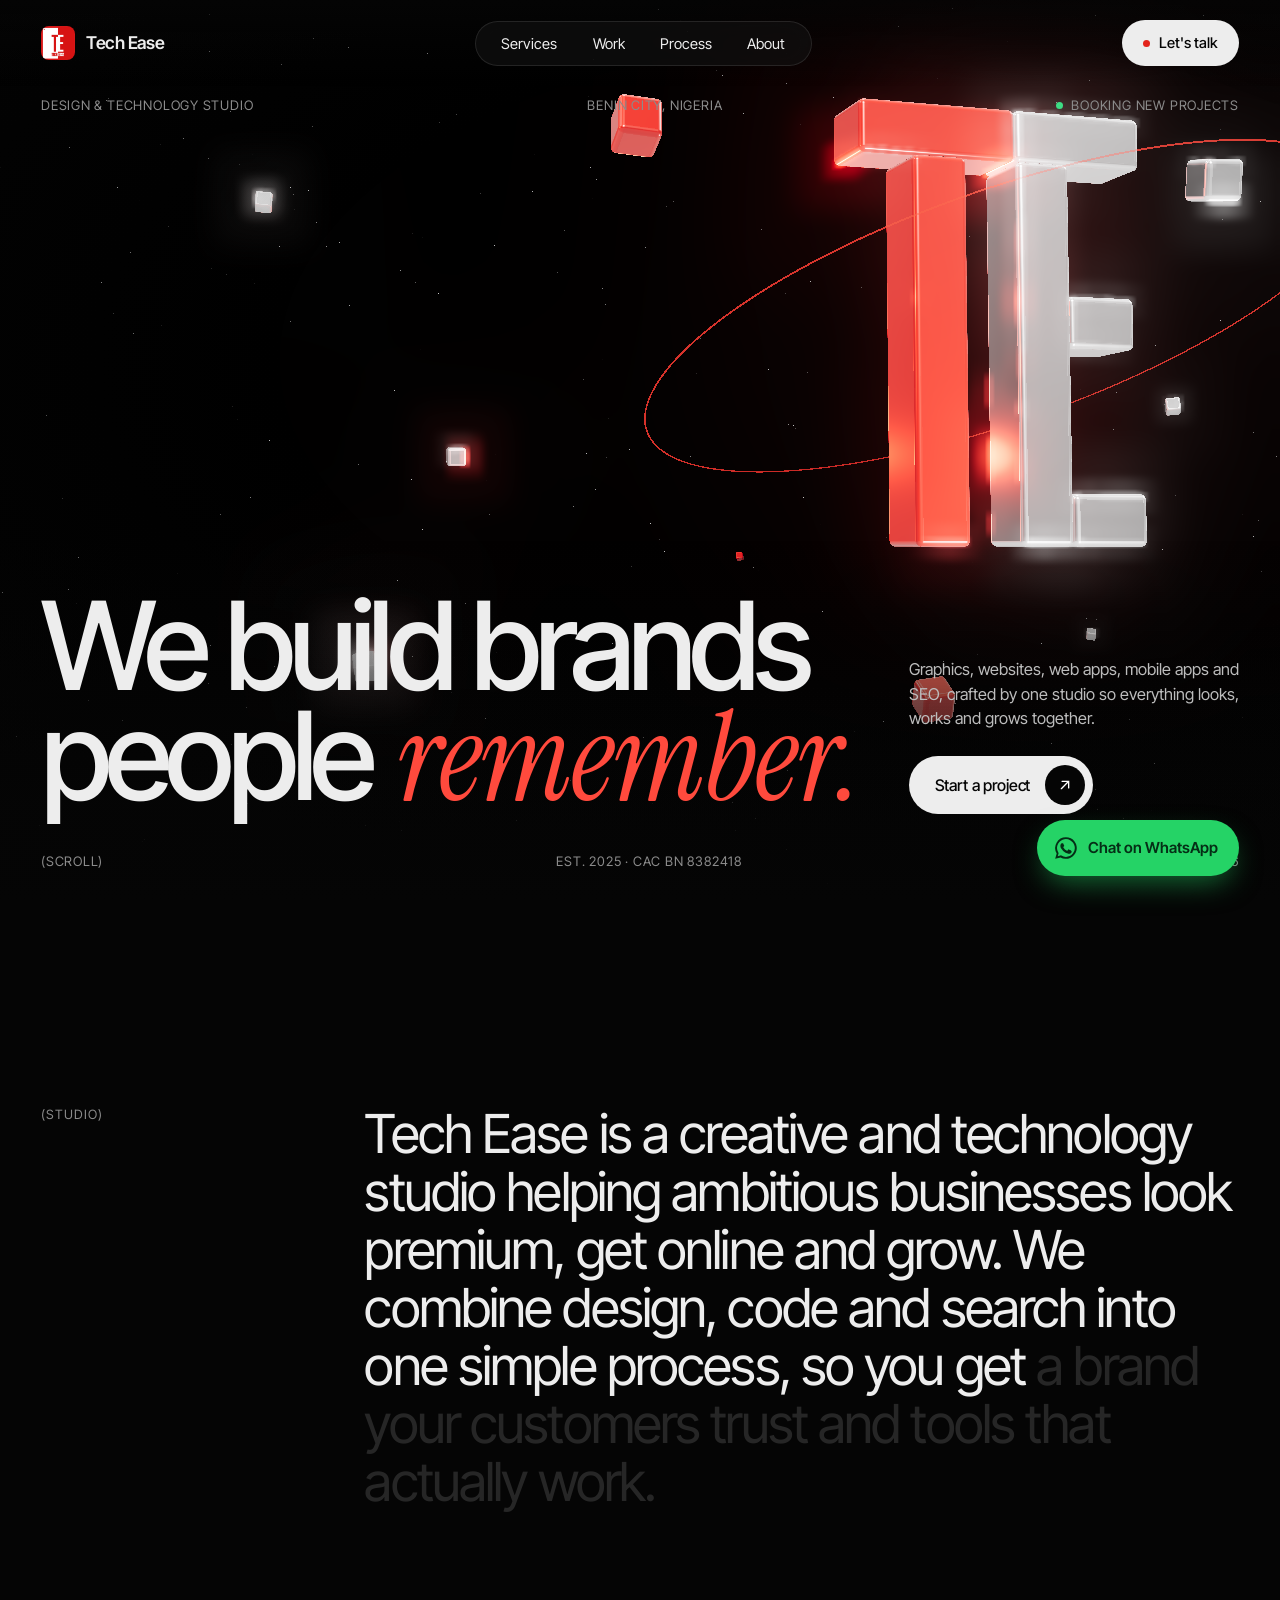
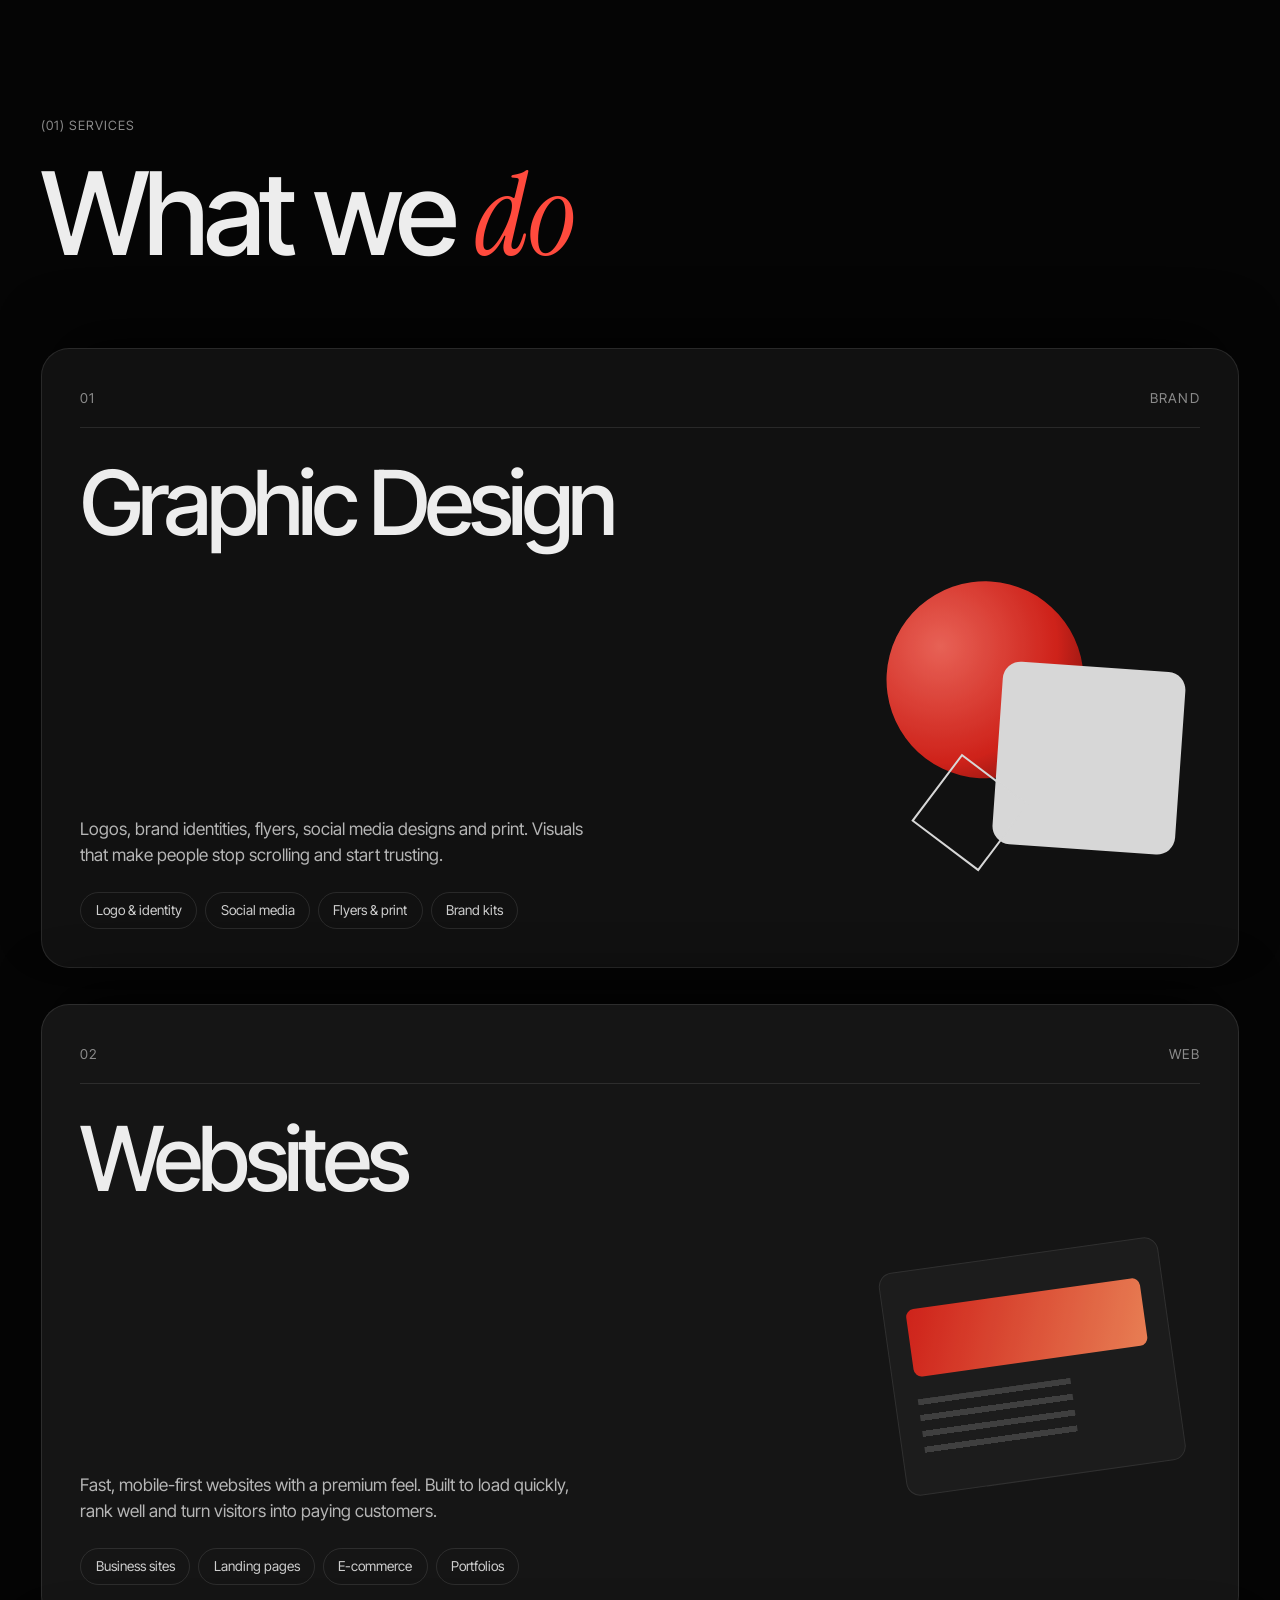
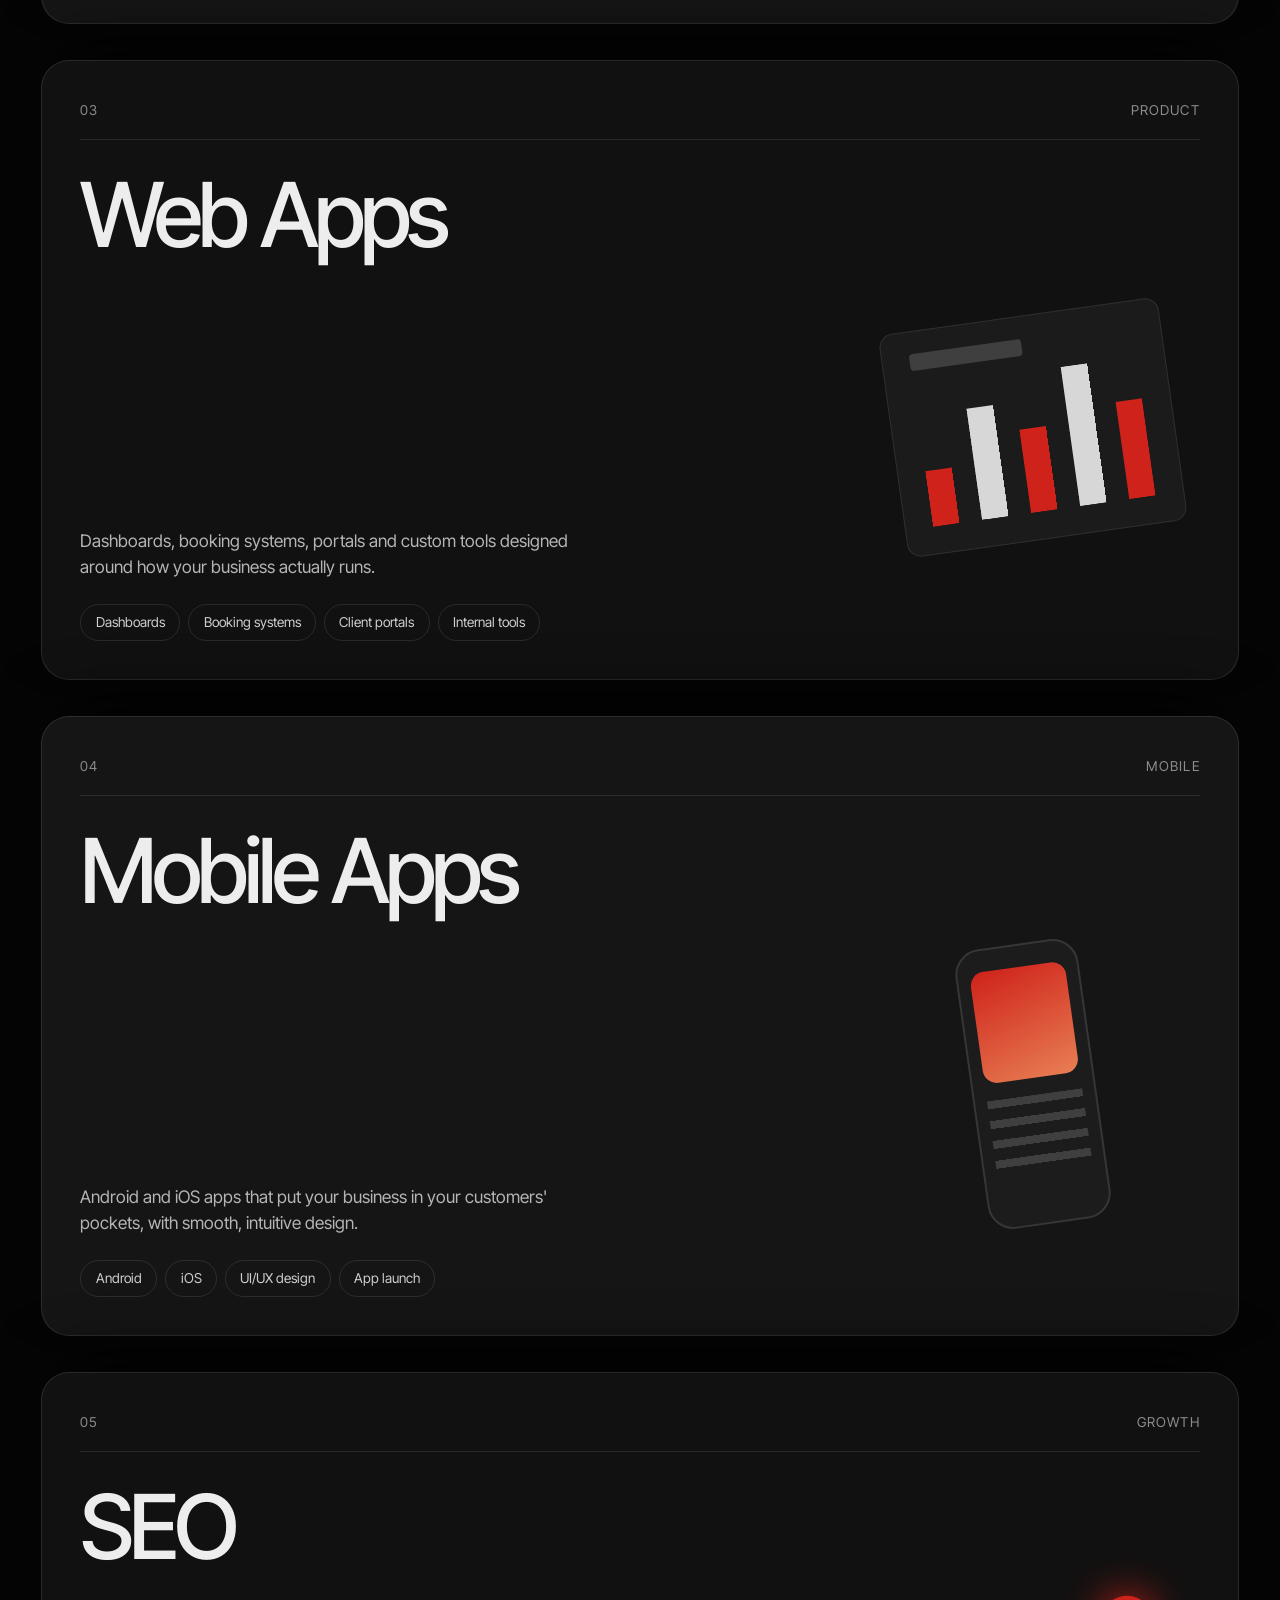
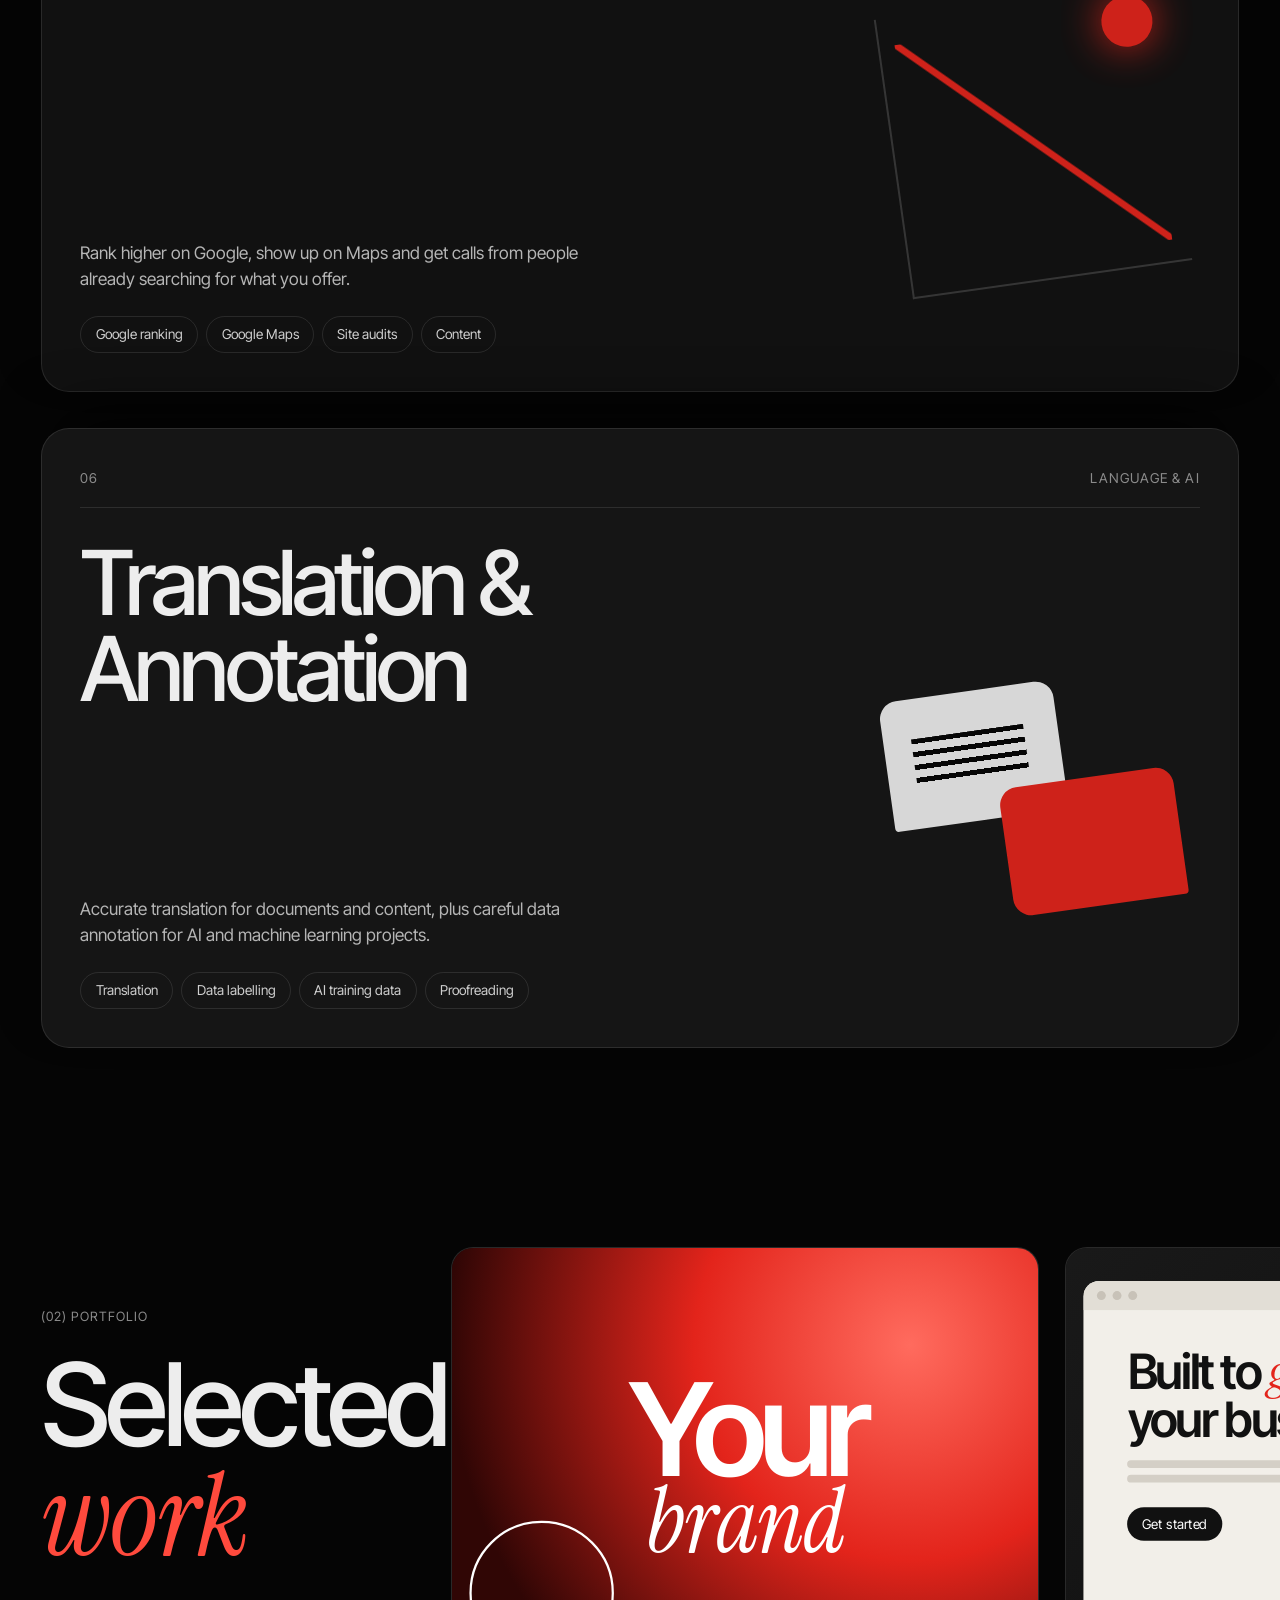
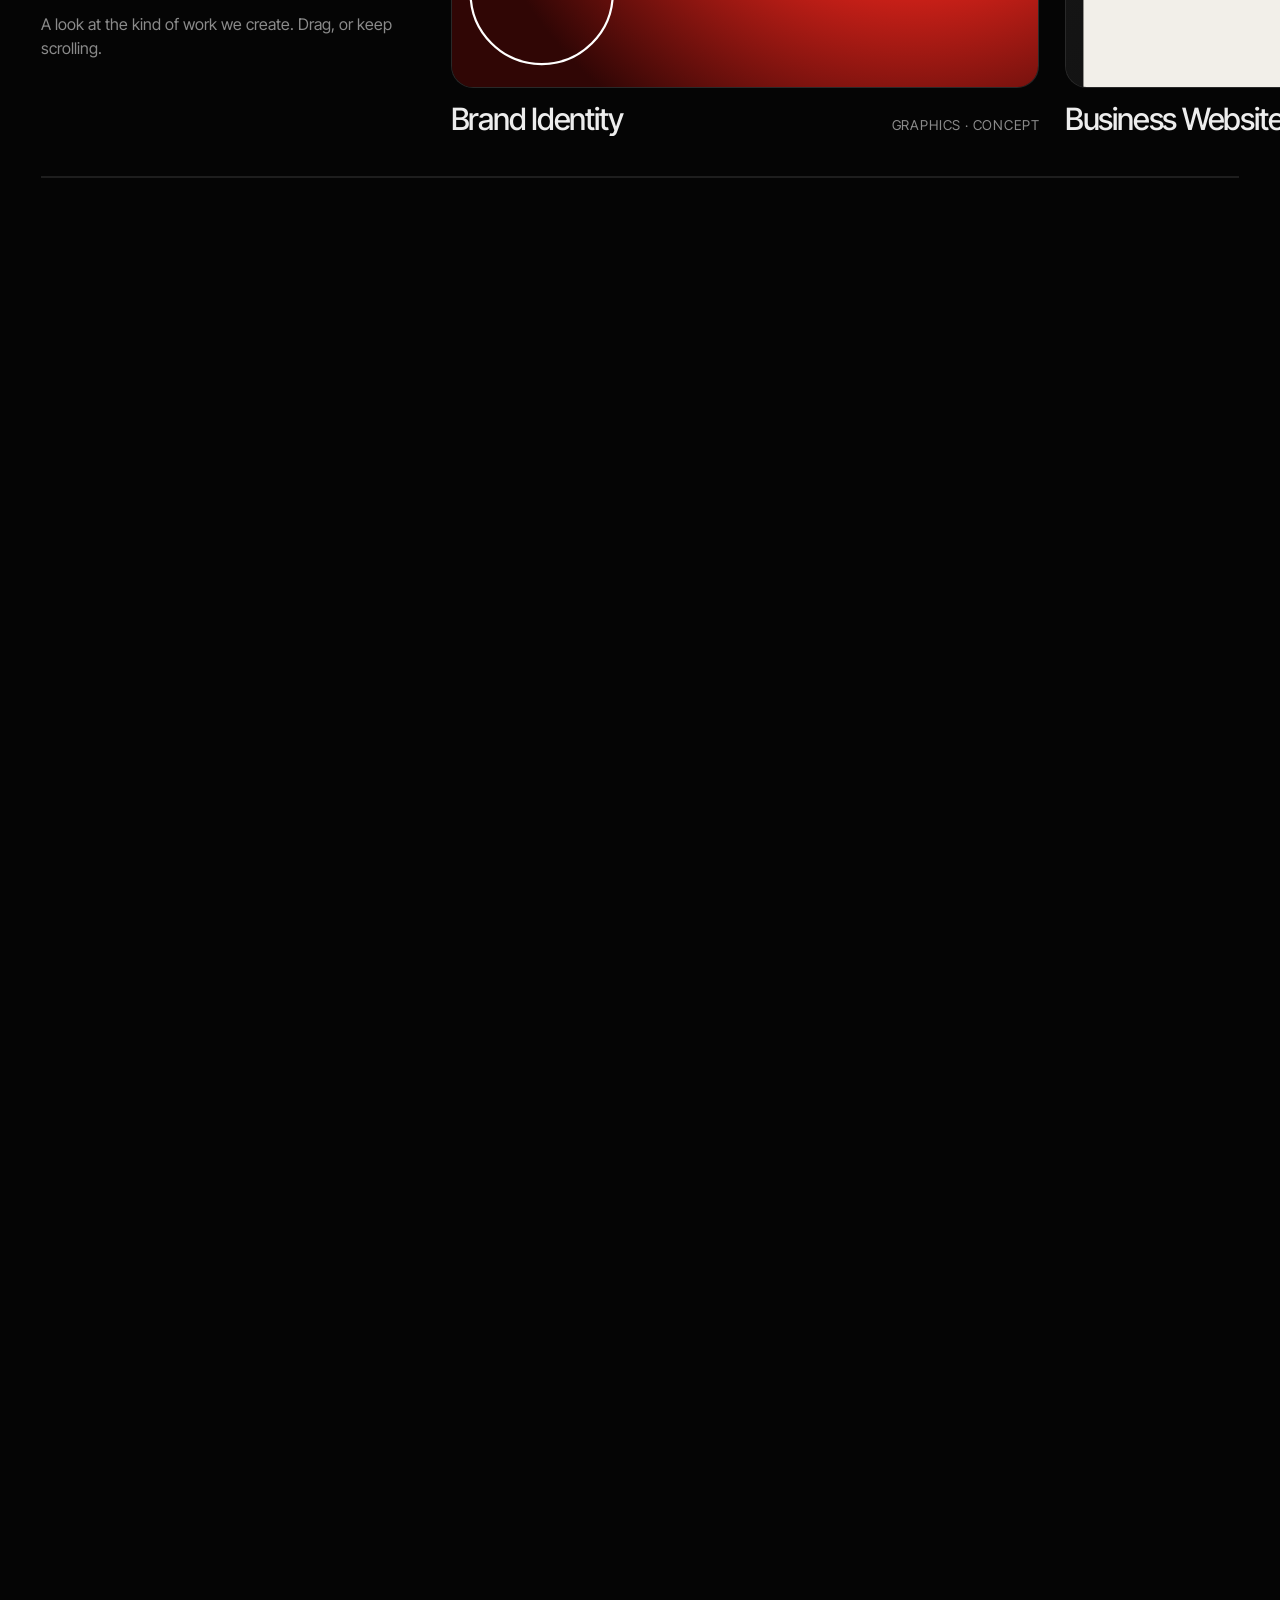
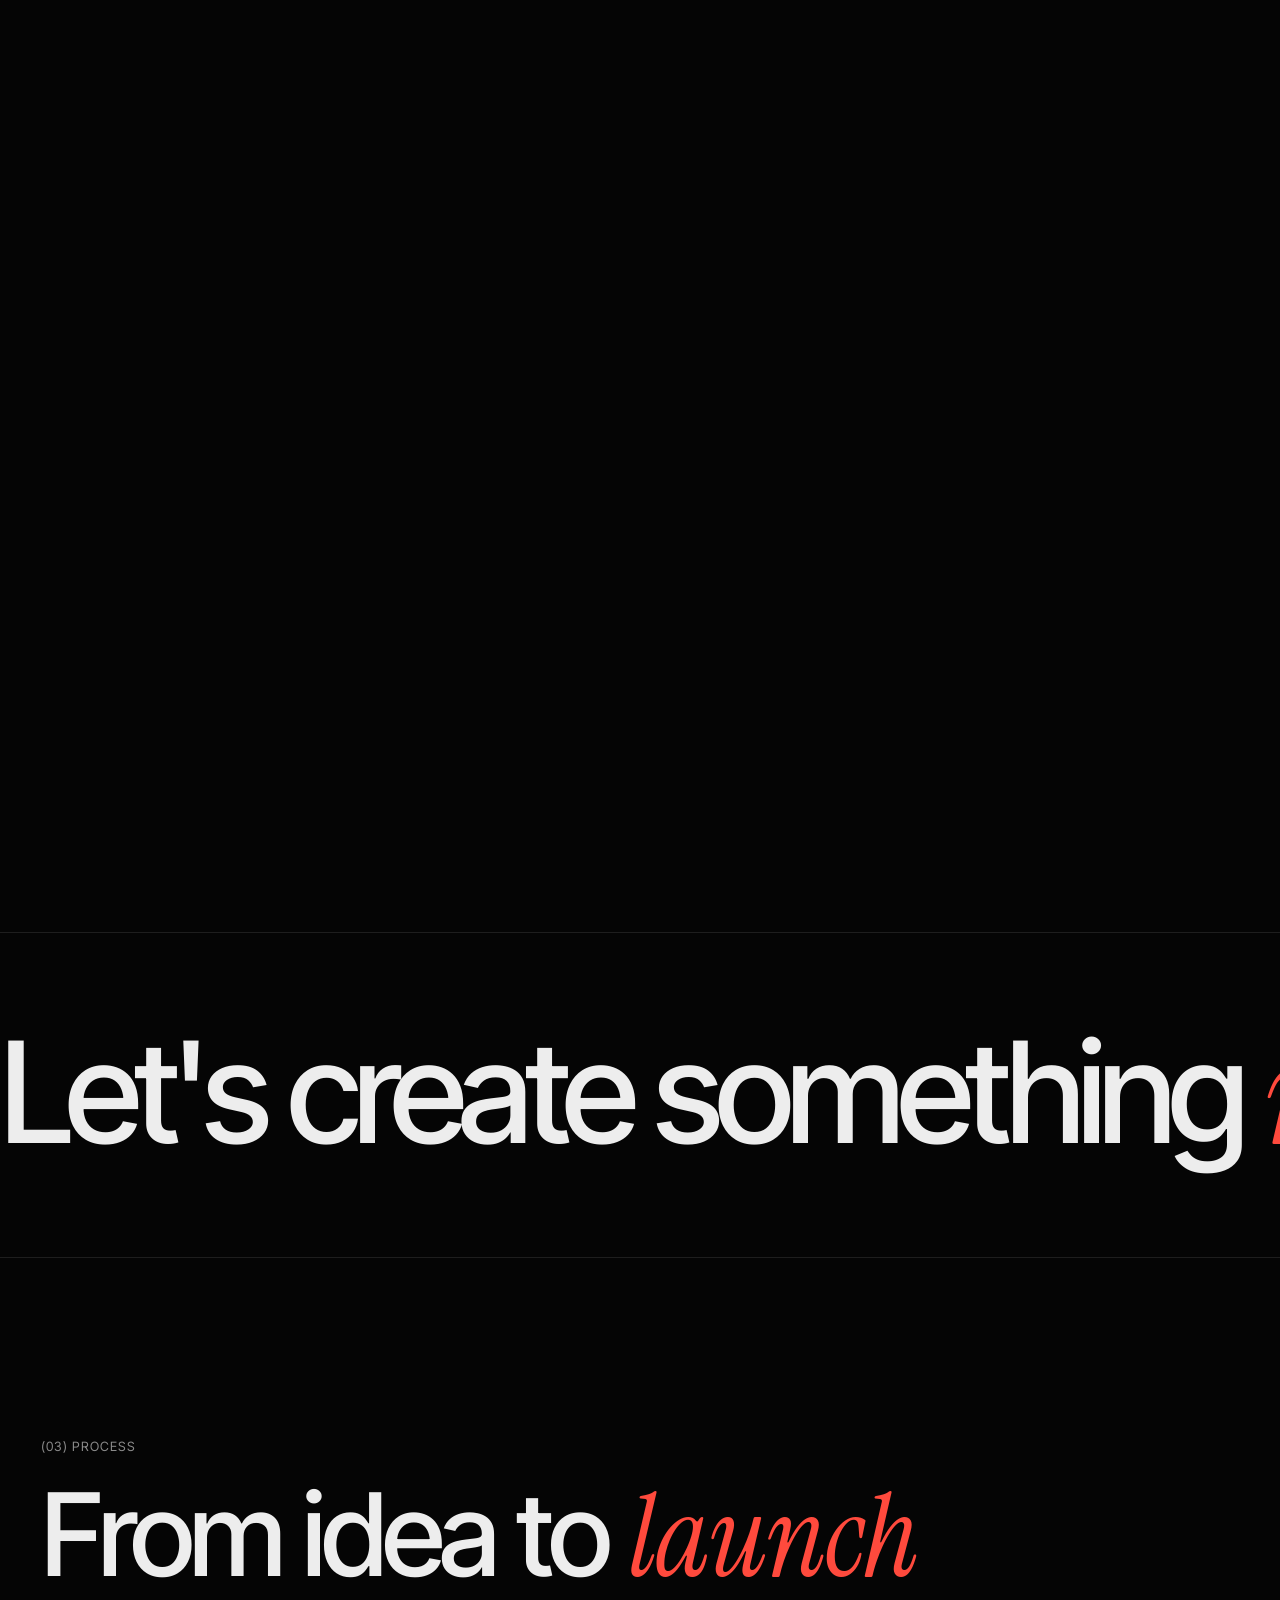
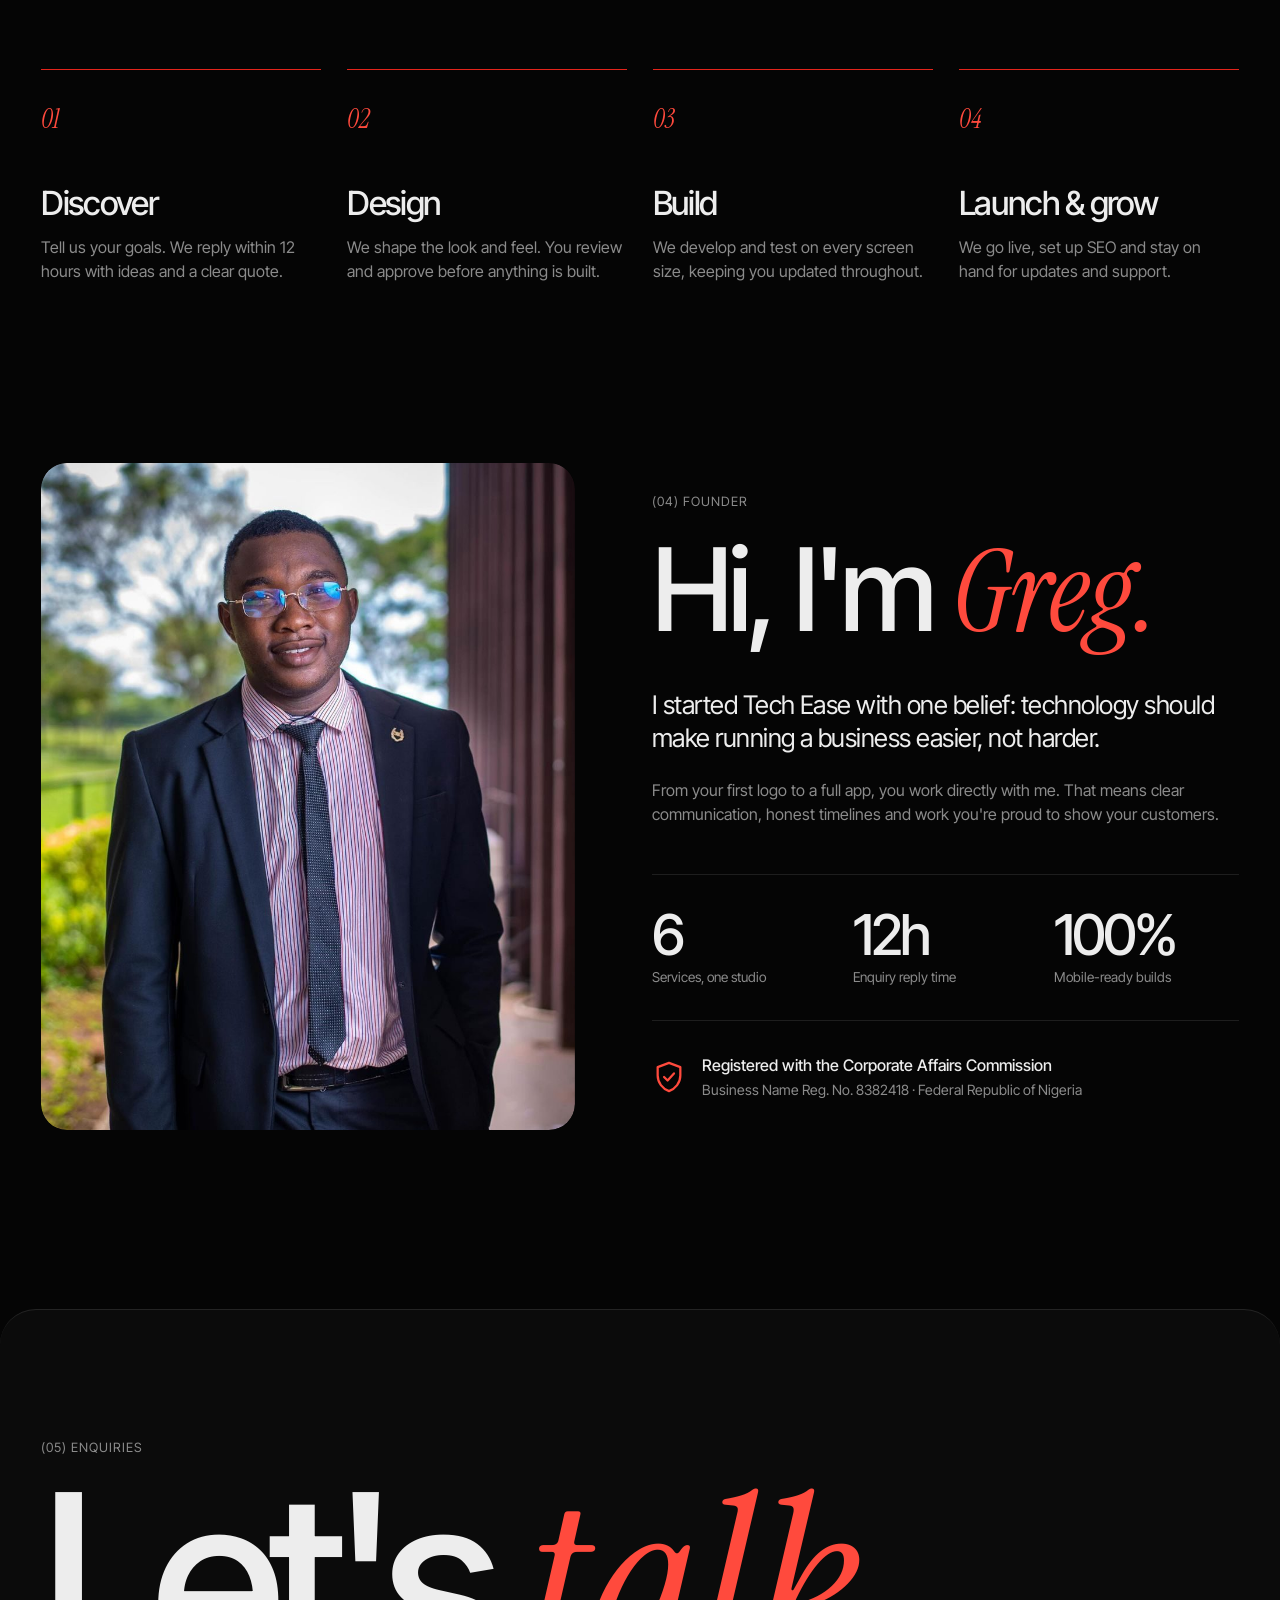
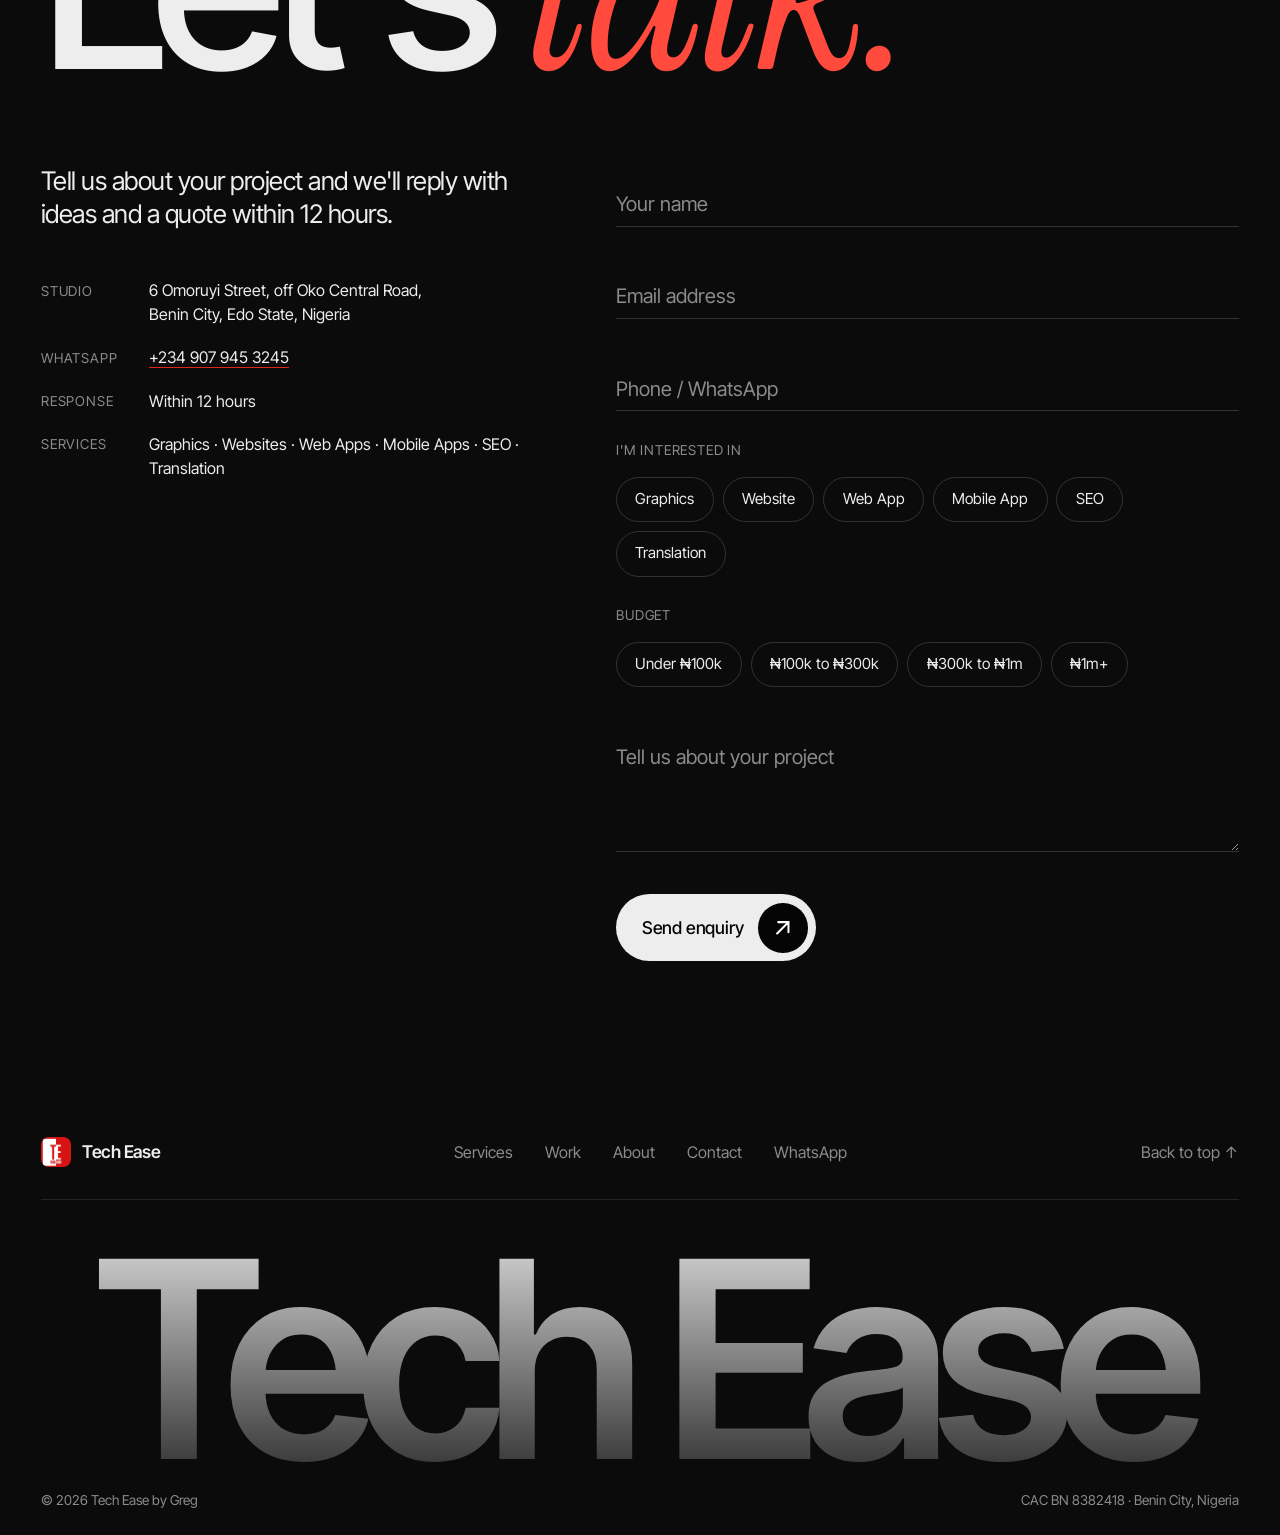
==== commit 79653f95: "Add WhatsApp contact number and chat button Adds +234 907 945 3245 to the contact details, a floatin" ====
--- a/index.html
+++ b/index.html
@@ -219,6 +219,7 @@
         <p class="lead">Tell us about your project and we'll reply with ideas and a quote within 12 hours.</p>
         <dl>
           <dt>Studio</dt><dd>6 Omoruyi Street, off Oko Central Road,<br>Benin City, Edo State, Nigeria</dd>
+          <dt>WhatsApp</dt><dd><a class="wa-link" href="https://wa.me/2349079453245?text=Hi%20Tech%20Ease%2C%20I%27d%20like%20to%20discuss%20a%20project." target="_blank" rel="noopener">+234 907 945 3245</a></dd>
           <dt>Response</dt><dd>Within 12 hours</dd>
           <dt>Services</dt><dd>Graphics · Websites · Web Apps · Mobile Apps · SEO · Translation</dd>
         </dl>
@@ -253,10 +254,15 @@
   </section>
 </main>
 
+<a class="wa-fab magnetic" href="https://wa.me/2349079453245?text=Hi%20Tech%20Ease%2C%20I%27d%20like%20to%20discuss%20a%20project." target="_blank" rel="noopener" aria-label="Chat with Tech Ease on WhatsApp">
+  <svg viewBox="0 0 24 24" aria-hidden="true"><path d="M12 2a10 10 0 0 0-8.6 15.1L2 22l5-1.3A10 10 0 1 0 12 2Zm0 18.2c-1.5 0-3-.4-4.3-1.2l-.3-.2-3 .8.8-2.9-.2-.3A8.2 8.2 0 1 1 12 20.2Zm4.5-6.1c-.2-.1-1.5-.7-1.7-.8-.2-.1-.4-.1-.6.1l-.8 1c-.1.2-.3.2-.5.1a6.7 6.7 0 0 1-3.3-2.9c-.3-.4.2-.4.7-1.4.1-.2 0-.3 0-.4l-.8-1.8c-.2-.5-.4-.4-.6-.4h-.5c-.2 0-.4.1-.7.3-.2.3-.9.9-.9 2.2s.9 2.5 1 2.7c.1.2 1.8 2.8 4.4 3.9 1.6.7 2.3.8 3.1.6.5-.1 1.5-.6 1.7-1.2.2-.6.2-1.1.2-1.2-.1-.1-.3-.2-.5-.3Z"/></svg>
+  <span>Chat on WhatsApp</span>
+</a>
+
 <footer class="footer">
   <div class="footer-top">
     <a href="#top" class="brand"><img src="assets/logo-512.png" alt="" width="30" height="30"><span>Tech Ease</span></a>
-    <nav><a href="#services">Services</a><a href="#work">Work</a><a href="#about">About</a><a href="#contact">Contact</a></nav>
+    <nav><a href="#services">Services</a><a href="#work">Work</a><a href="#about">About</a><a href="#contact">Contact</a><a href="https://wa.me/2349079453245?text=Hi%20Tech%20Ease%2C%20I%27d%20like%20to%20discuss%20a%20project." target="_blank" rel="noopener">WhatsApp</a></nav>
     <a href="#top" class="to-top">Back to top ↑</a>
   </div>
   <p class="footer-word" aria-hidden="true">Tech Ease</p>
--- a/styles.css
+++ b/styles.css
@@ -242,6 +242,15 @@
 .chips input:focus-visible + span { outline: 2px solid var(--red); outline-offset: 2px; }
 .form .btn { justify-self: start; margin-top: .5rem; }
 
+/* WhatsApp */
+.wa-link { color: var(--text); border-bottom: 1px solid var(--red); }
+.wa-link:hover { color: var(--red-2); }
+.wa-fab { position: fixed; right: var(--pad); bottom: 24px; z-index: 90; display: inline-flex; align-items: center; gap: .6rem; height: 56px; padding: 0 1.3rem 0 1rem; border-radius: 999px; background: #25d366; color: #052e16; font-weight: 600; font-size: .95rem; box-shadow: 0 12px 30px -8px rgba(37,211,102,.55); transition: box-shadow .3s; }
+.wa-fab:hover { box-shadow: 0 16px 40px -6px rgba(37,211,102,.8); }
+.wa-fab svg { width: 26px; height: 26px; fill: currentColor; }
+body.is-loading .wa-fab { opacity: 0; }
+@media (max-width: 600px) { .wa-fab { width: 56px; padding: 0; justify-content: center; bottom: 18px; } .wa-fab span { display: none; } }
+
 /* Footer */
 .footer { background: #0b0b0b; padding: 3rem var(--pad) 1.5rem; overflow: hidden; }
 .footer-top { display: flex; justify-content: space-between; align-items: center; flex-wrap: wrap; gap: 1.5rem; padding-bottom: 2rem; border-bottom: 1px solid var(--line); }
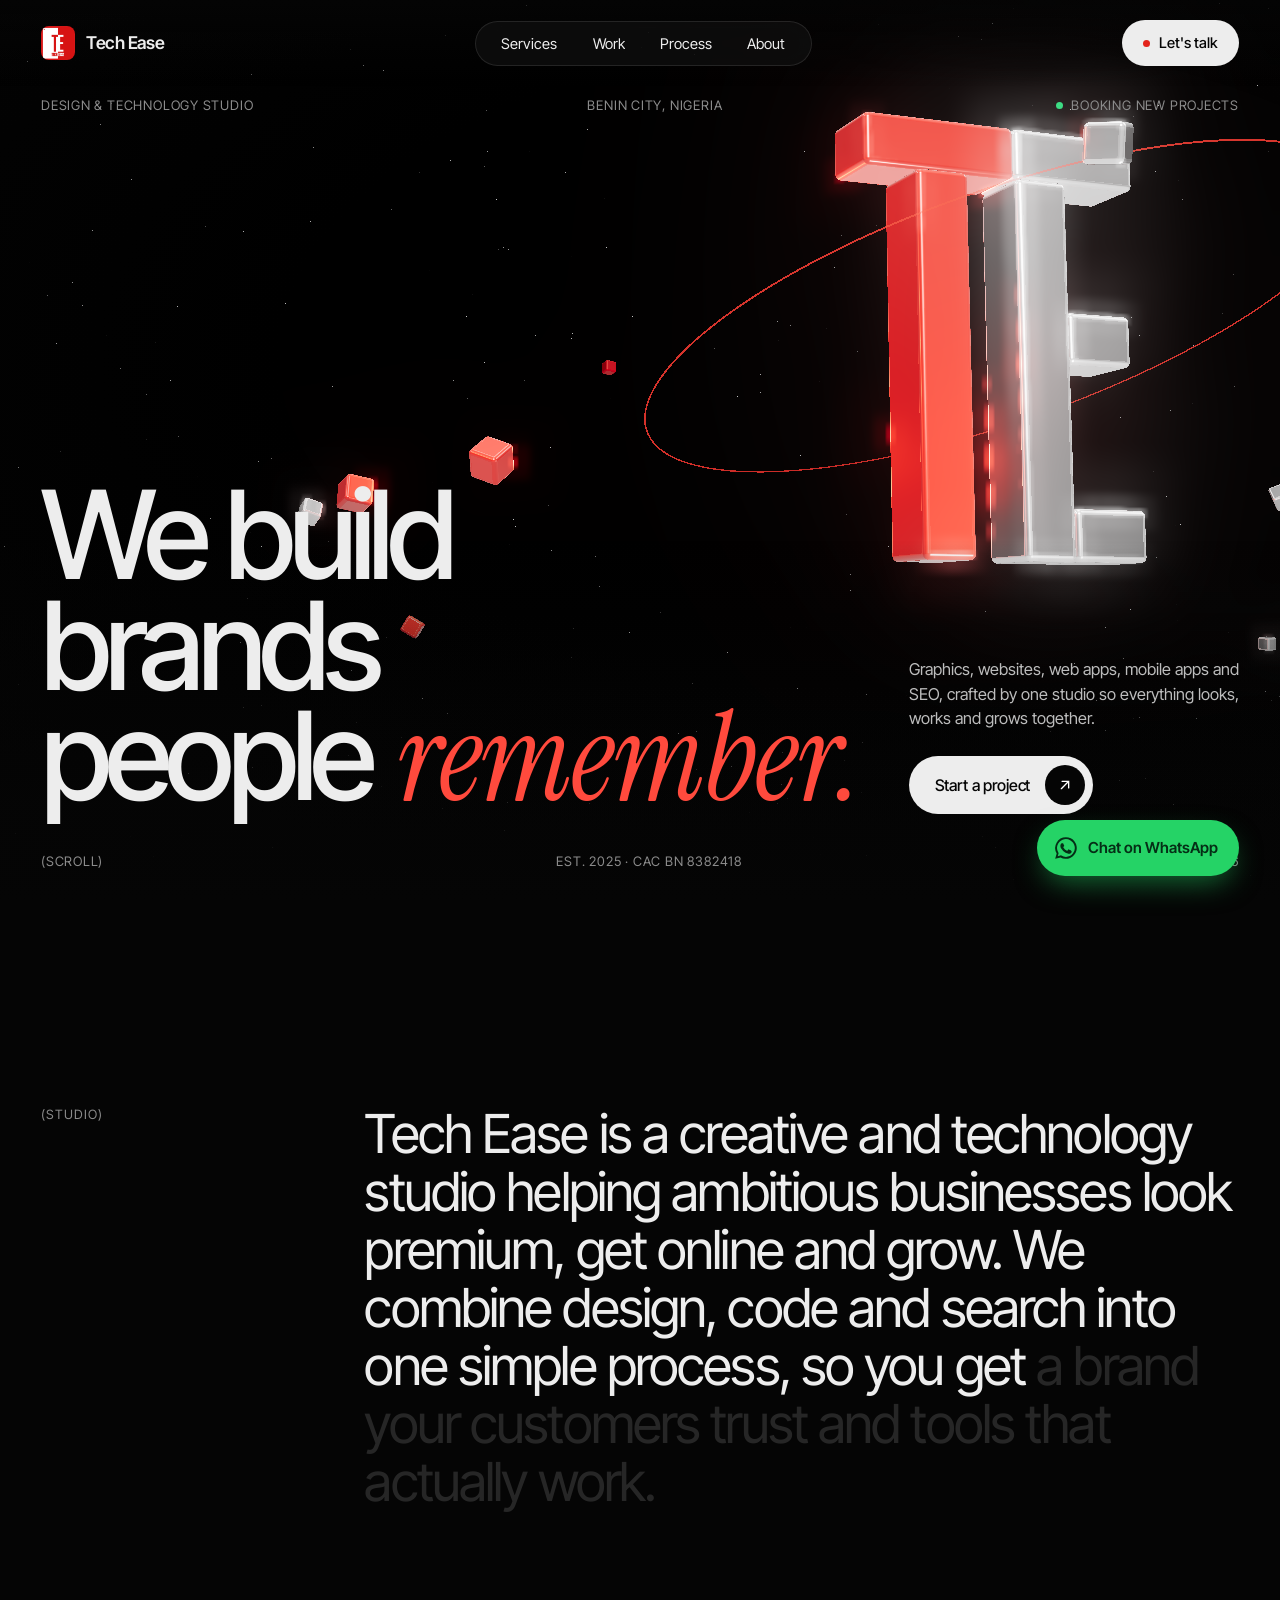
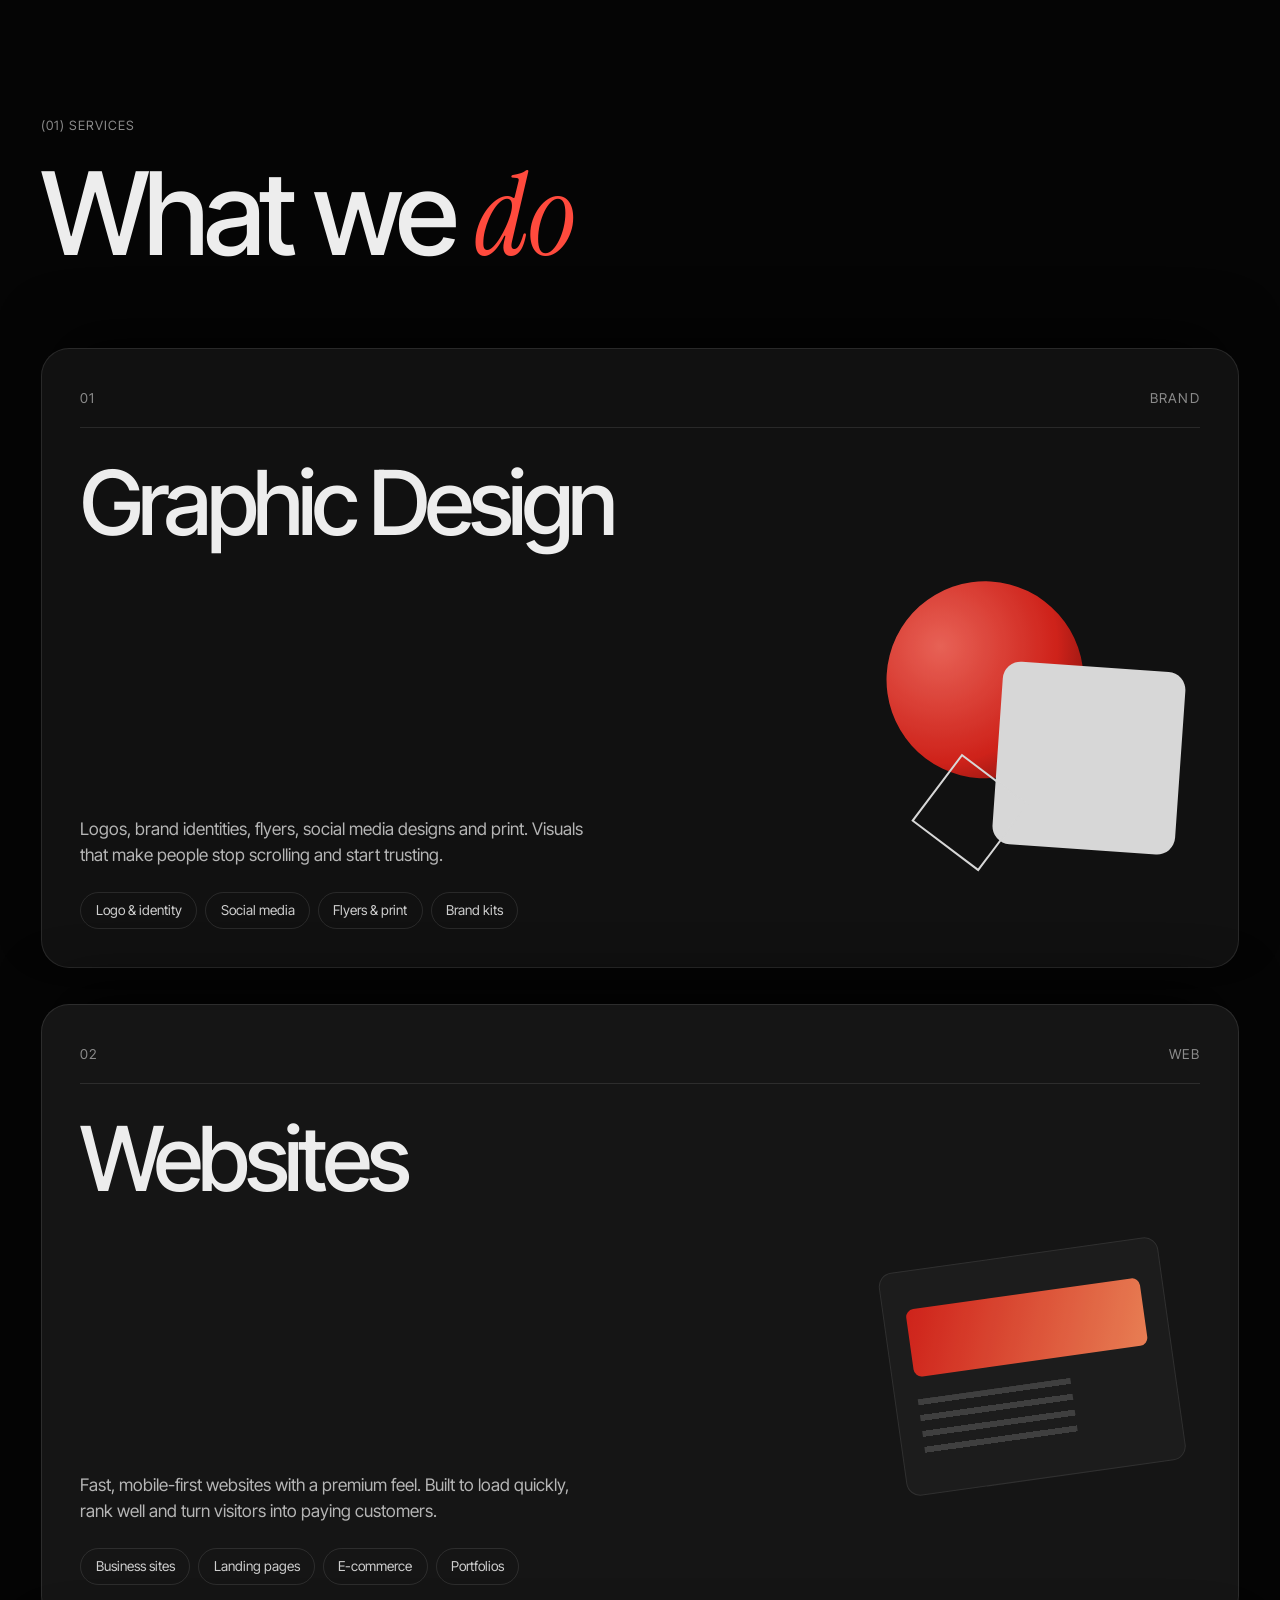
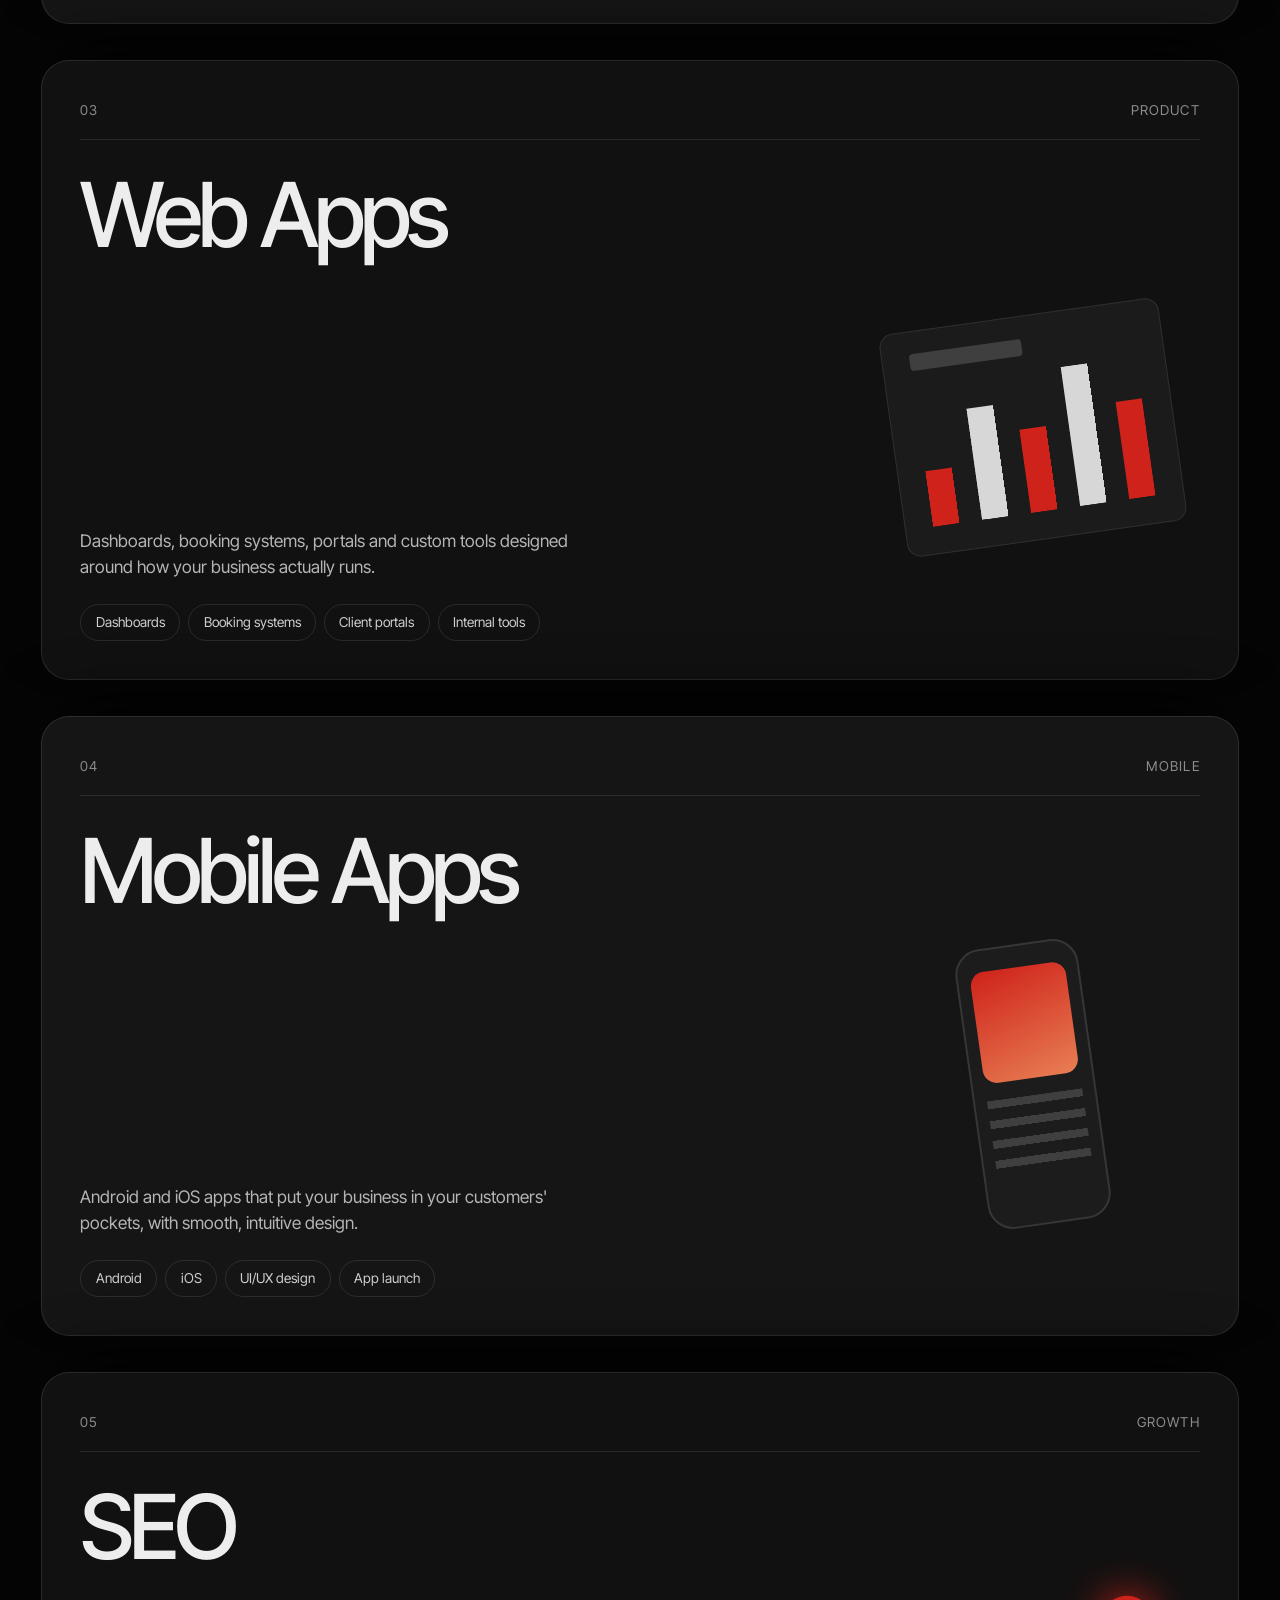
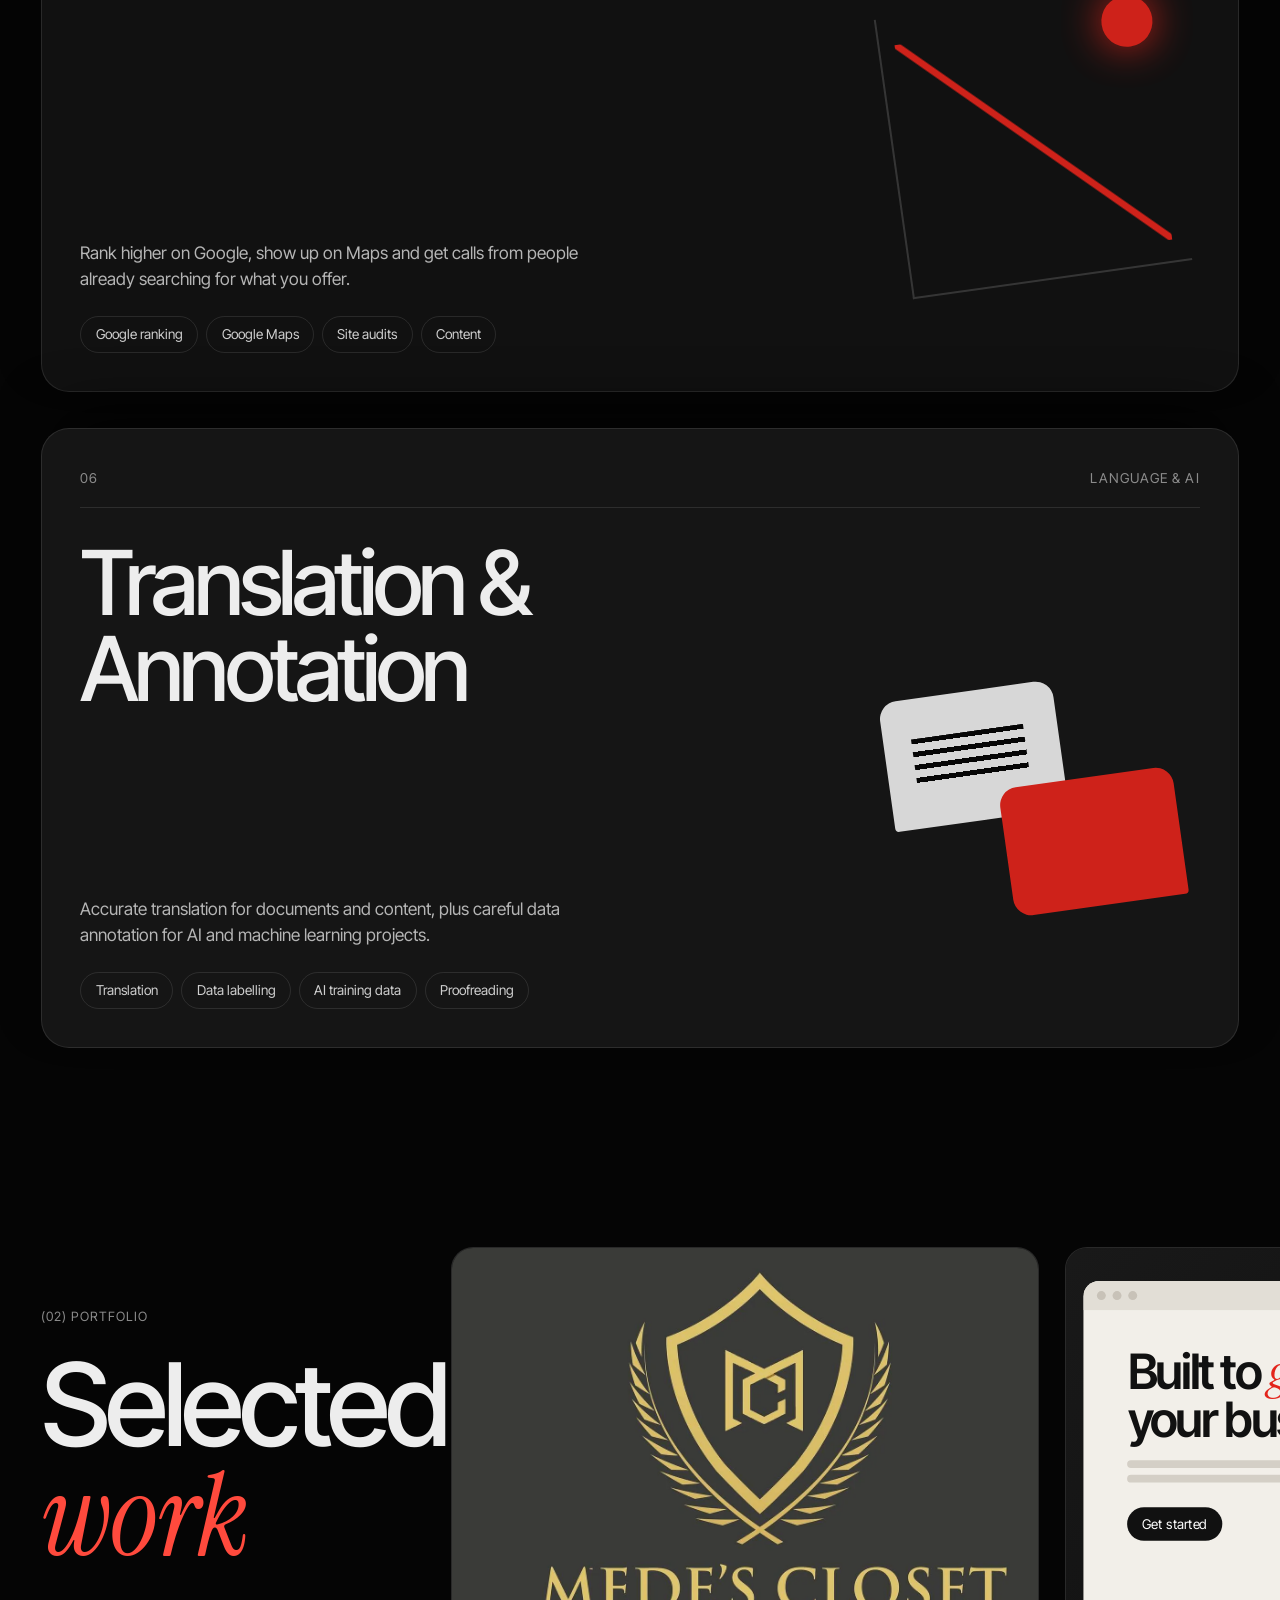
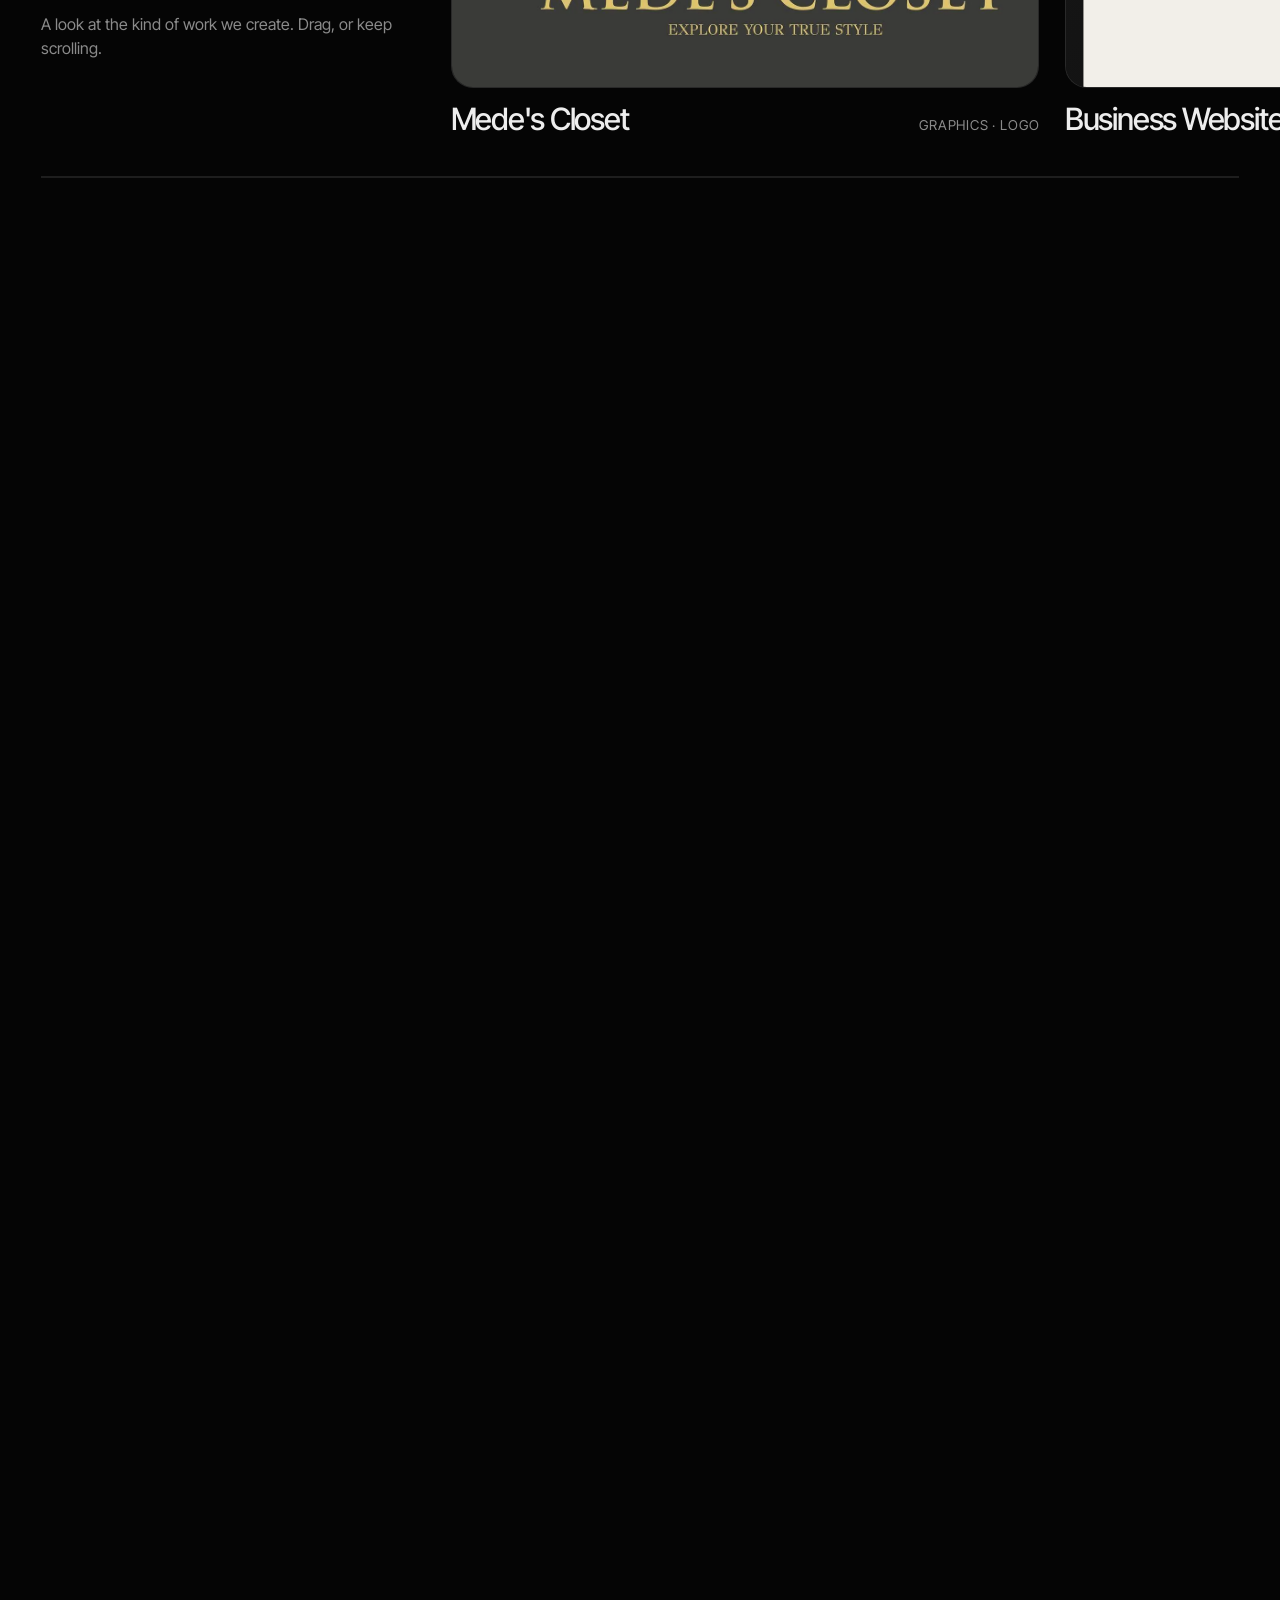
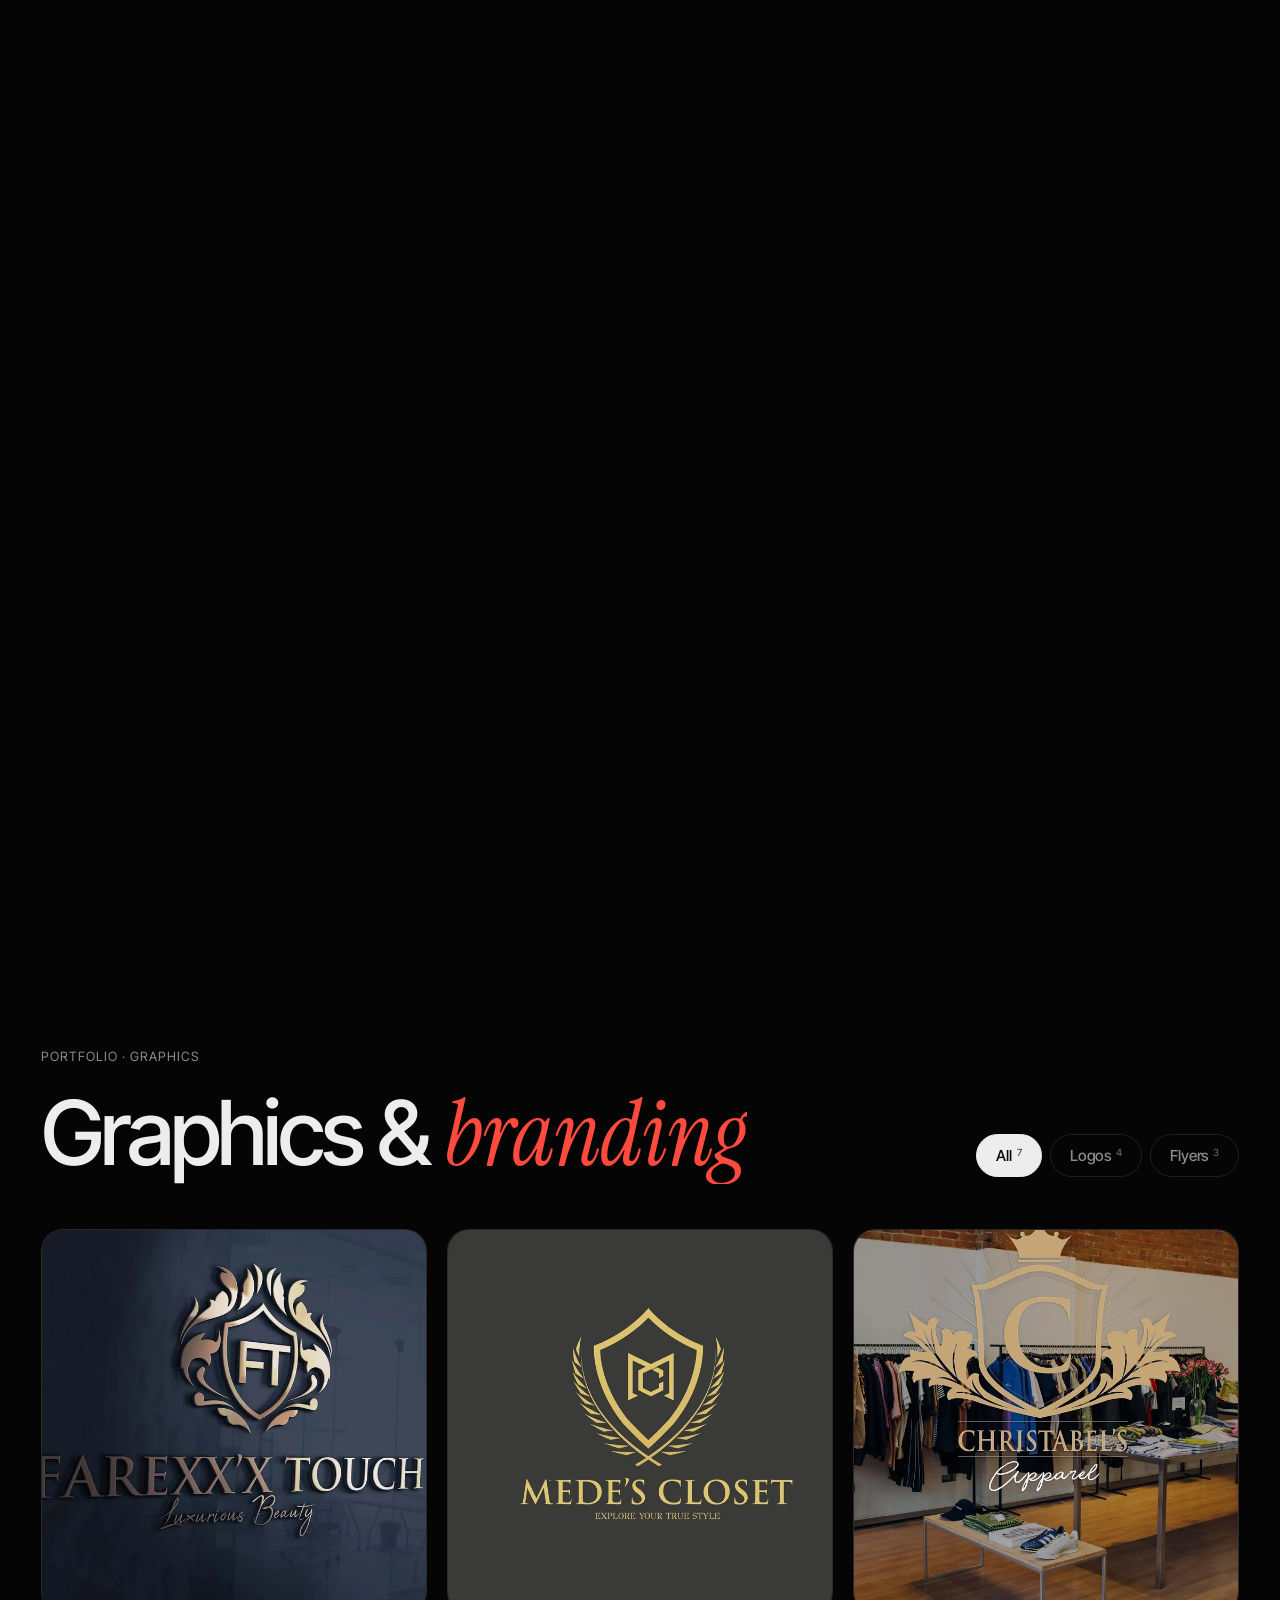
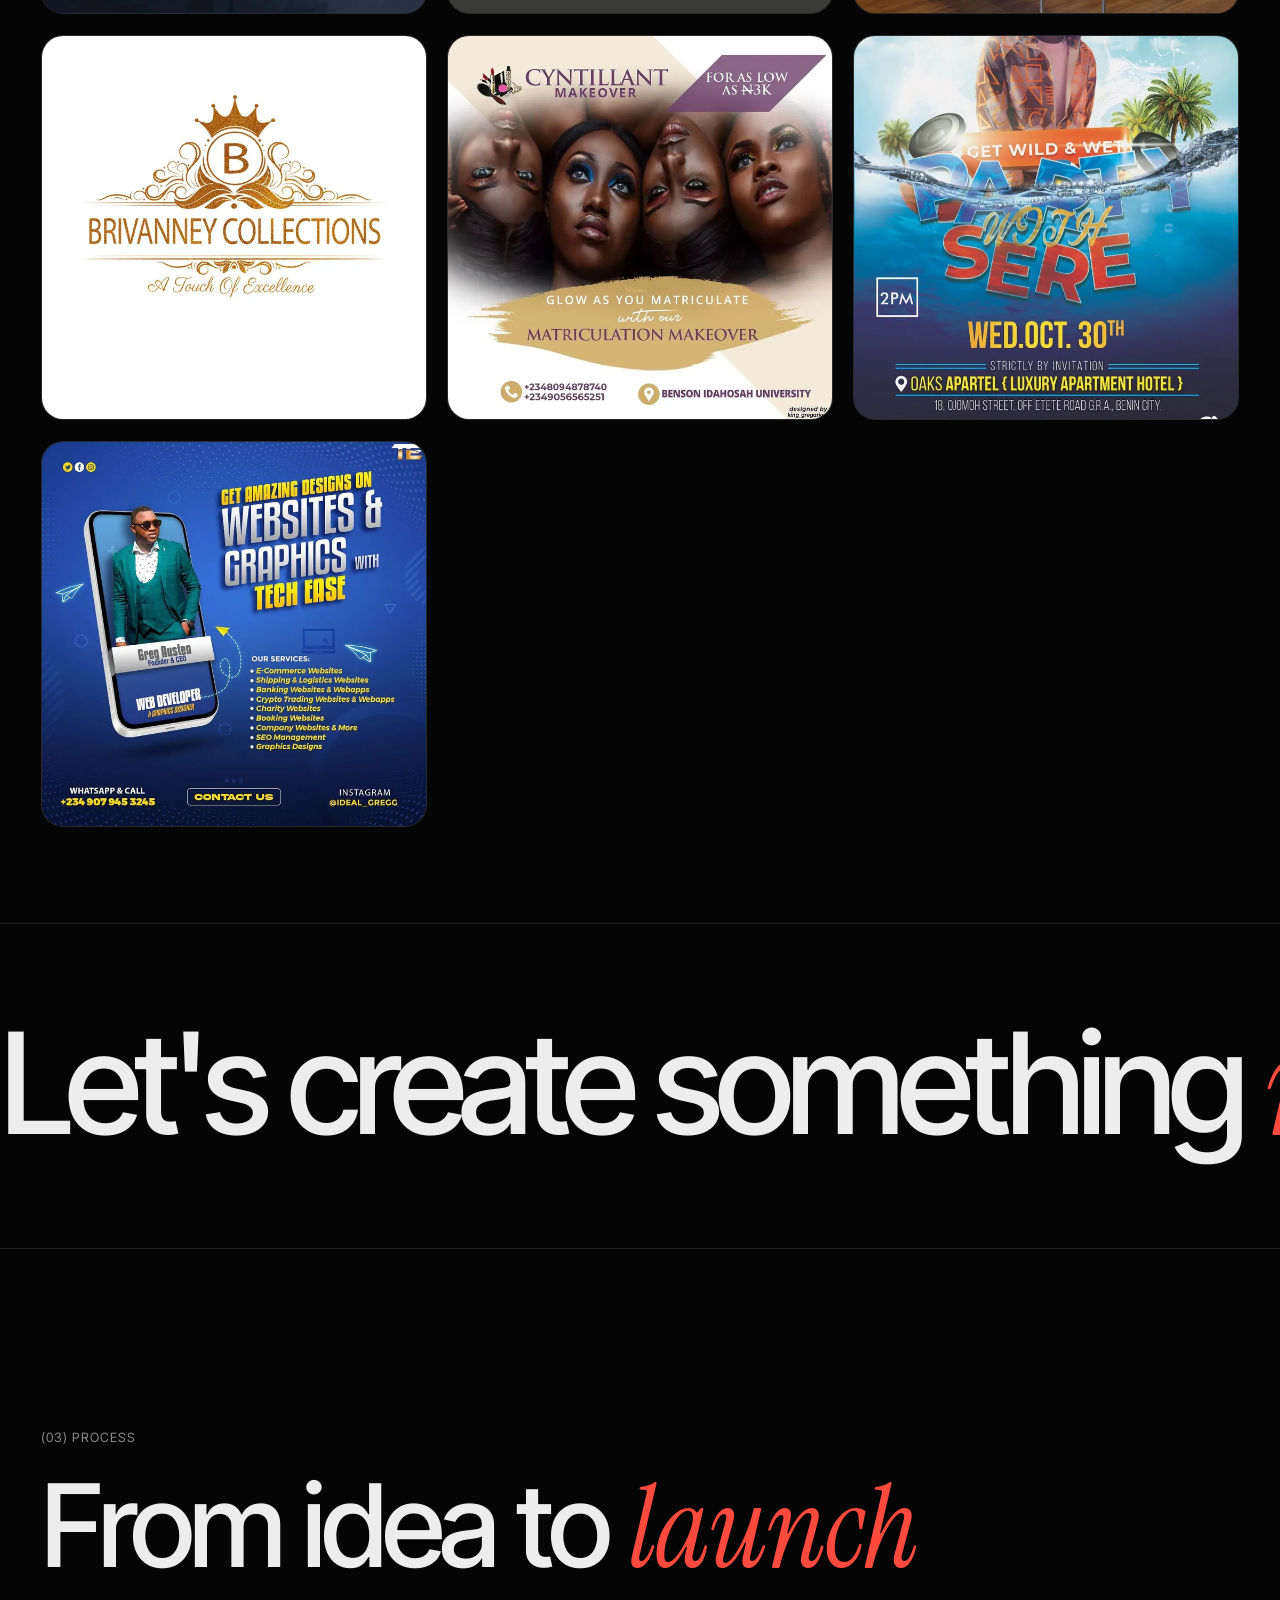
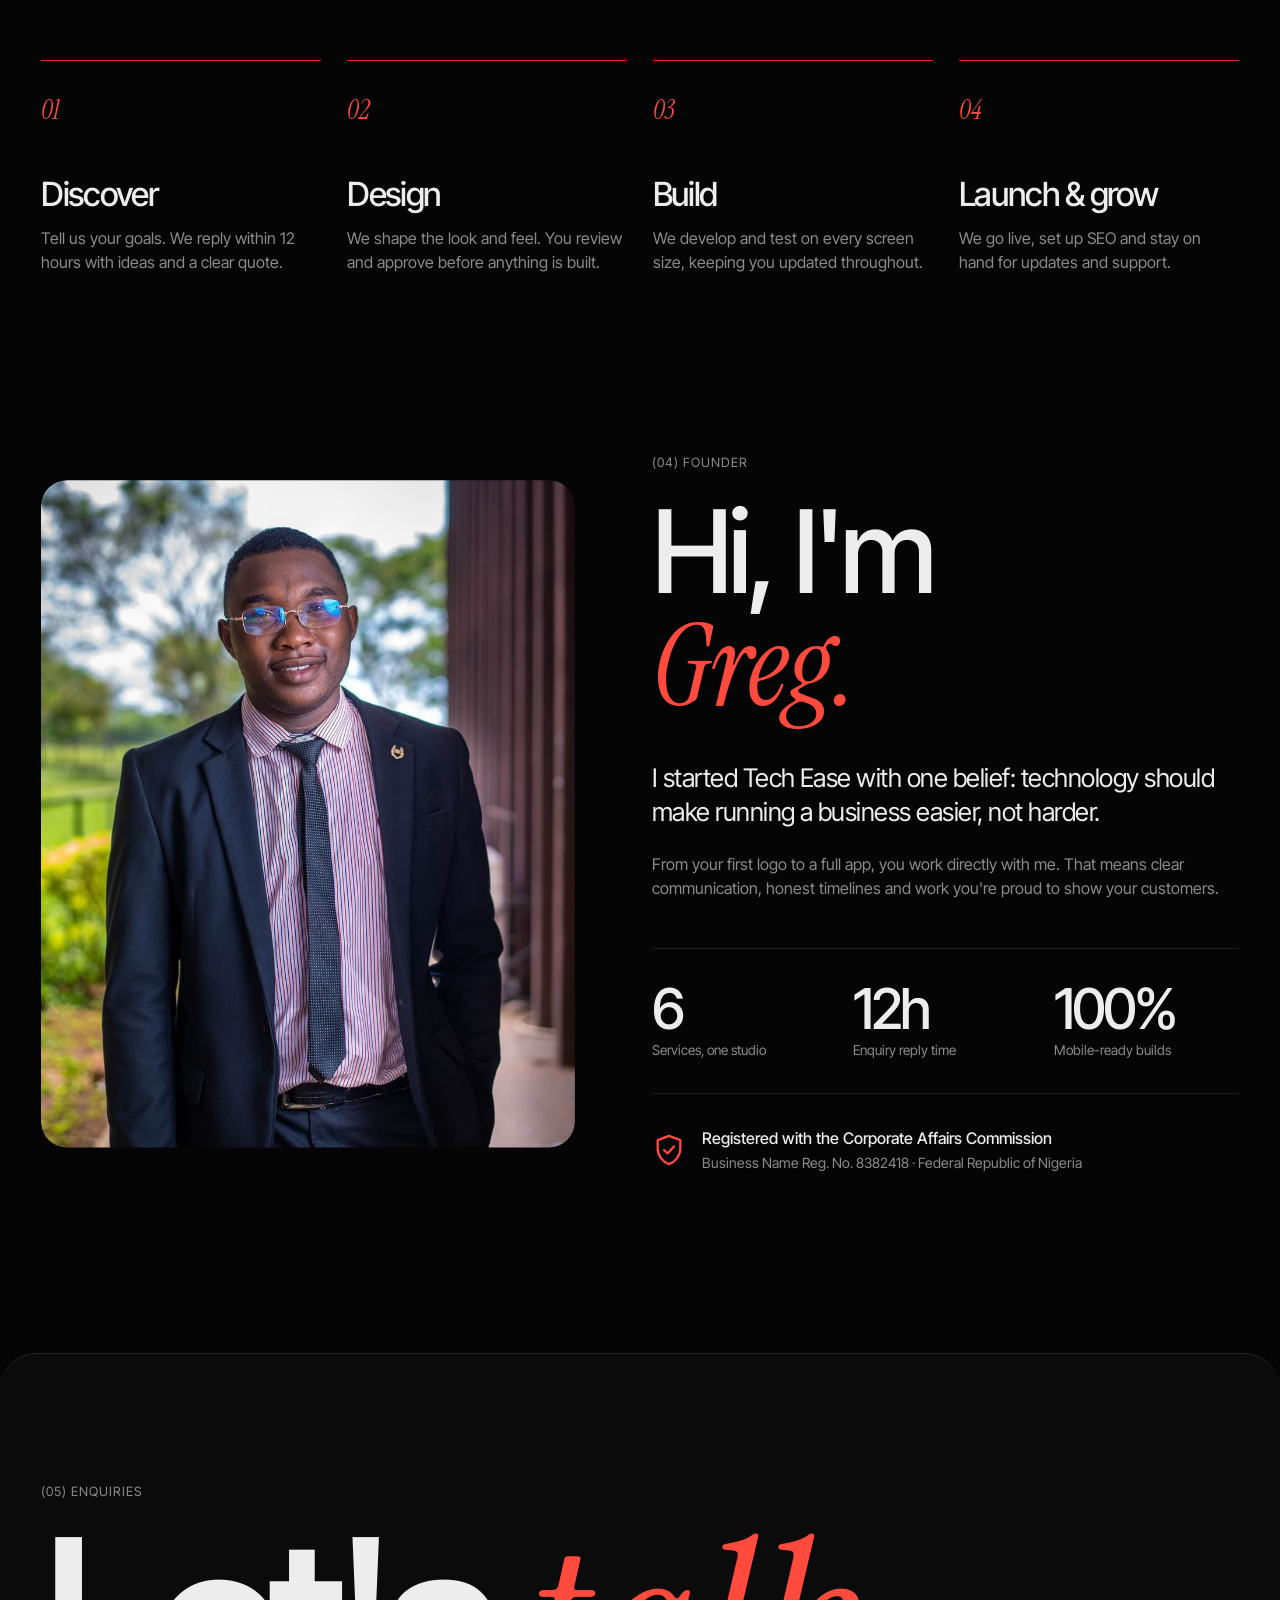
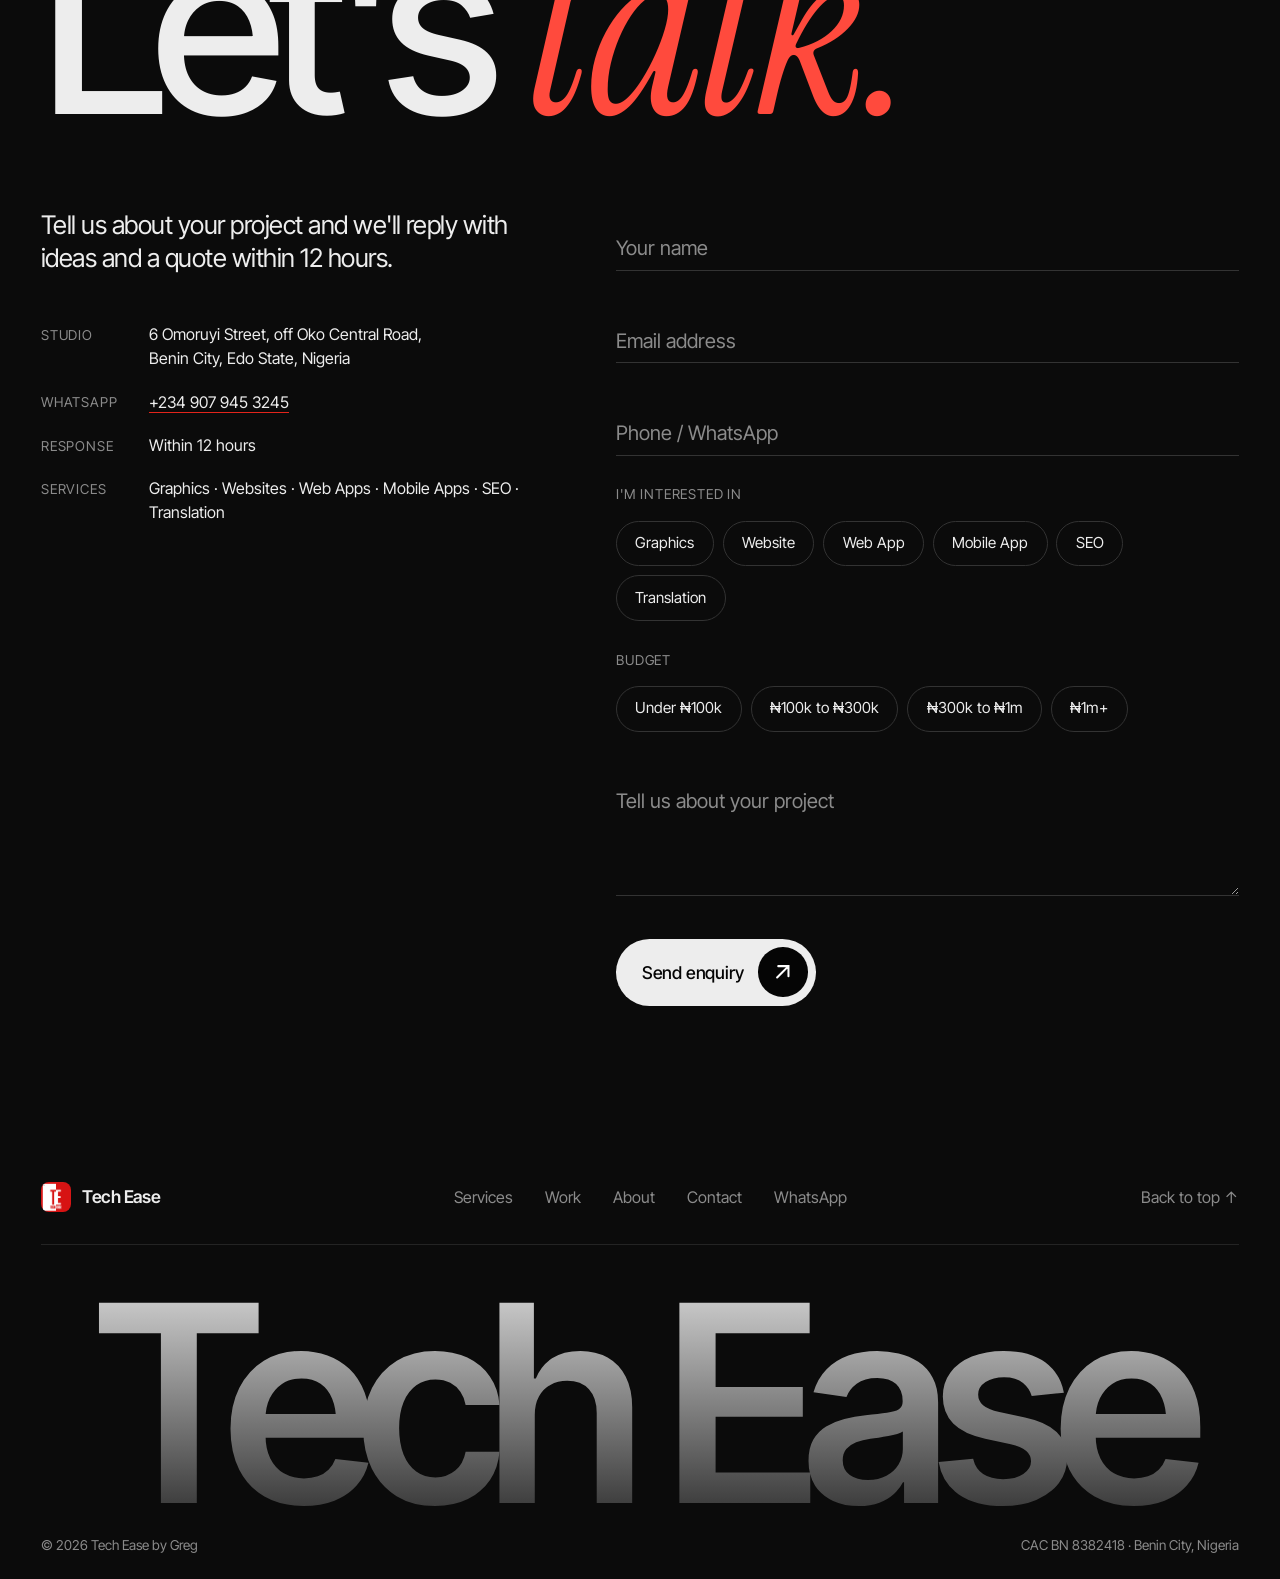
==== commit 02cd647b: "Add graphics & branding gallery with first 7 designs Optimised WebP images (720px grid + full-size v" ====
--- a/index.html
+++ b/index.html
@@ -163,6 +163,25 @@
     </div>
     <div class="work-progress" aria-hidden="true"><span></span></div>
   </section>
+
+  <!-- GRAPHICS GALLERY -->
+  <section id="graphics" class="gallery">
+    <div class="gallery-head">
+      <div>
+        <p class="label">Portfolio · Graphics</p>
+        <h2 class="split">Graphics &amp; <em>branding</em></h2>
+      </div>
+      <div class="gallery-filters" role="group" aria-label="Filter designs" id="gallery-filters"></div>
+    </div>
+    <div class="gallery-grid" id="gallery-grid"><!-- designs from work.js --></div>
+  </section>
+
+  <div class="lightbox" id="lightbox" role="dialog" aria-modal="true" aria-label="Design preview" hidden>
+    <button class="lb-close" type="button" aria-label="Close">&times;</button>
+    <button class="lb-nav lb-prev" type="button" aria-label="Previous design">&#8592;</button>
+    <figure><img alt=""><figcaption><b></b><span></span></figcaption></figure>
+    <button class="lb-nav lb-next" type="button" aria-label="Next design">&#8594;</button>
+  </div>
 
   <!-- MARQUEE -->
   <section class="big-marquee" aria-hidden="true">
--- a/styles.css
+++ b/styles.css
@@ -306,3 +306,53 @@
   *, *::before, *::after { animation: none !important; transition-duration: .01ms !important; }
   .statement-text .word { opacity: 1; }
 }
+
+/* Graphics gallery */
+.gallery { padding: clamp(4rem, 9vw, 8rem) var(--pad) clamp(4rem, 8vw, 6rem); }
+.gallery-head { display: flex; justify-content: space-between; align-items: flex-end; gap: 2rem; flex-wrap: wrap; margin-bottom: clamp(2rem, 4vw, 3.5rem); }
+.gallery-head h2 { font-size: clamp(2.6rem, 7vw, 6.5rem); }
+.gallery-filters { display: flex; gap: .5rem; flex-wrap: wrap; }
+.chip { display: inline-flex; align-items: flex-start; gap: .3rem; padding: .7rem 1.2rem; border-radius: 999px; border: 1px solid var(--line); background: transparent; color: var(--muted); font: 500 .95rem var(--sans); letter-spacing: -.01em; cursor: pointer; transition: color .3s, background .3s, border-color .3s; }
+.chip sup { font-size: .65em; opacity: .7; }
+.chip:hover { color: var(--text); border-color: rgba(255,255,255,.3); }
+.chip.is-active { background: var(--text); color: #050505; border-color: var(--text); }
+.gallery-grid { display: grid; grid-template-columns: repeat(3, 1fr); gap: clamp(.75rem, 1.6vw, 1.5rem); }
+.tile { position: relative; display: block; aspect-ratio: 1; padding: 0; border: 1px solid var(--line); border-radius: 22px; overflow: hidden; background: var(--card); cursor: zoom-in; color: #fff; text-align: left; font: inherit; }
+.tile[hidden] { display: none; }
+.tile img { width: 100%; height: 100%; object-fit: cover; transition: transform 1.2s var(--ease), filter .6s; }
+.tile::after { content: ""; position: absolute; inset: 0; background: linear-gradient(to top, rgba(5,5,5,.85), rgba(5,5,5,0) 45%); opacity: 0; transition: opacity .5s var(--ease); }
+.tile-cap { position: absolute; left: 1.2rem; right: 1.2rem; bottom: 1.1rem; z-index: 1; display: flex; flex-direction: column; gap: .15rem; transform: translateY(12px); opacity: 0; transition: transform .6s var(--ease), opacity .5s; }
+.tile-cap b { font-size: clamp(1.05rem, 1.6vw, 1.5rem); font-weight: 500; letter-spacing: -.035em; line-height: 1.05; }
+.tile-cap small { font-size: .72rem; text-transform: uppercase; letter-spacing: .08em; color: rgba(255,255,255,.7); }
+.tile-plus { position: absolute; top: 1rem; right: 1rem; z-index: 1; width: 2.6rem; height: 2.6rem; display: grid; place-items: center; border-radius: 50%; background: var(--red); font-size: 1.4rem; line-height: 1; transform: scale(0) rotate(-90deg); transition: transform .6s var(--ease); }
+.tile:hover img, .tile:focus-visible img { transform: scale(1.06); }
+.tile:hover::after, .tile:focus-visible::after { opacity: 1; }
+.tile:hover .tile-cap, .tile:focus-visible .tile-cap { transform: none; opacity: 1; }
+.tile:hover .tile-plus, .tile:focus-visible .tile-plus { transform: none; }
+.tile:focus-visible { outline: 2px solid var(--red-2); outline-offset: 3px; }
+@media (hover: none) {
+  .tile-cap { opacity: 1; transform: none; left: .6rem; right: auto; bottom: .6rem; max-width: calc(100% - 1.2rem); padding: .35rem .7rem; border-radius: 999px; background: rgba(5,5,5,.6); backdrop-filter: blur(8px); -webkit-backdrop-filter: blur(8px); }
+  .tile-cap b { font-size: .78rem; letter-spacing: -.01em; white-space: nowrap; overflow: hidden; text-overflow: ellipsis; }
+  .tile-cap small { display: none; }
+}
+@media (max-width: 860px) { .gallery-grid { grid-template-columns: repeat(2, 1fr); } .tile { border-radius: 16px; } }
+
+/* Lightbox */
+html.lb-open, html.lb-open body { overflow: hidden; }
+.lightbox { position: fixed; inset: 0; z-index: 200; display: grid; grid-template-columns: auto 1fr auto; align-items: center; gap: 1rem; padding: clamp(1rem, 3vw, 2.5rem); background: rgba(5,5,5,.94); backdrop-filter: blur(14px); -webkit-backdrop-filter: blur(14px); opacity: 0; transition: opacity .3s; }
+.lightbox[hidden] { display: none; }
+.lightbox.is-open { opacity: 1; }
+.lightbox figure { margin: 0; display: flex; flex-direction: column; align-items: center; gap: 1rem; min-width: 0; }
+.lightbox img { max-width: 100%; max-height: calc(100vh - 9rem); max-height: calc(100dvh - 9rem); border-radius: 14px; object-fit: contain; box-shadow: 0 40px 120px rgba(0,0,0,.6); transform: scale(.96); transition: transform .5s var(--ease); }
+.lightbox.is-open img { transform: none; }
+.lightbox figcaption { display: flex; gap: 1rem; align-items: baseline; }
+.lightbox figcaption b { font-size: 1.3rem; font-weight: 500; letter-spacing: -.03em; }
+.lightbox figcaption span { color: var(--muted); font-size: .8rem; text-transform: uppercase; letter-spacing: .08em; }
+.lb-nav, .lb-close { width: 3.2rem; height: 3.2rem; border-radius: 50%; border: 1px solid var(--line); background: rgba(255,255,255,.04); color: var(--text); font-size: 1.3rem; cursor: pointer; transition: background .3s, border-color .3s; }
+.lb-nav:hover, .lb-close:hover { background: var(--red); border-color: var(--red); }
+.lb-close { position: absolute; top: clamp(1rem, 2.5vw, 2rem); right: clamp(1rem, 2.5vw, 2rem); font-size: 1.8rem; line-height: 1; z-index: 1; }
+@media (max-width: 600px) {
+  .lightbox { grid-template-columns: 1fr 1fr; grid-template-rows: 1fr auto; padding: 4.5rem 1rem 1.5rem; }
+  .lightbox figure { grid-column: 1 / -1; grid-row: 1; }
+  .lb-prev { grid-row: 2; justify-self: end; } .lb-next { grid-row: 2; justify-self: start; }
+}
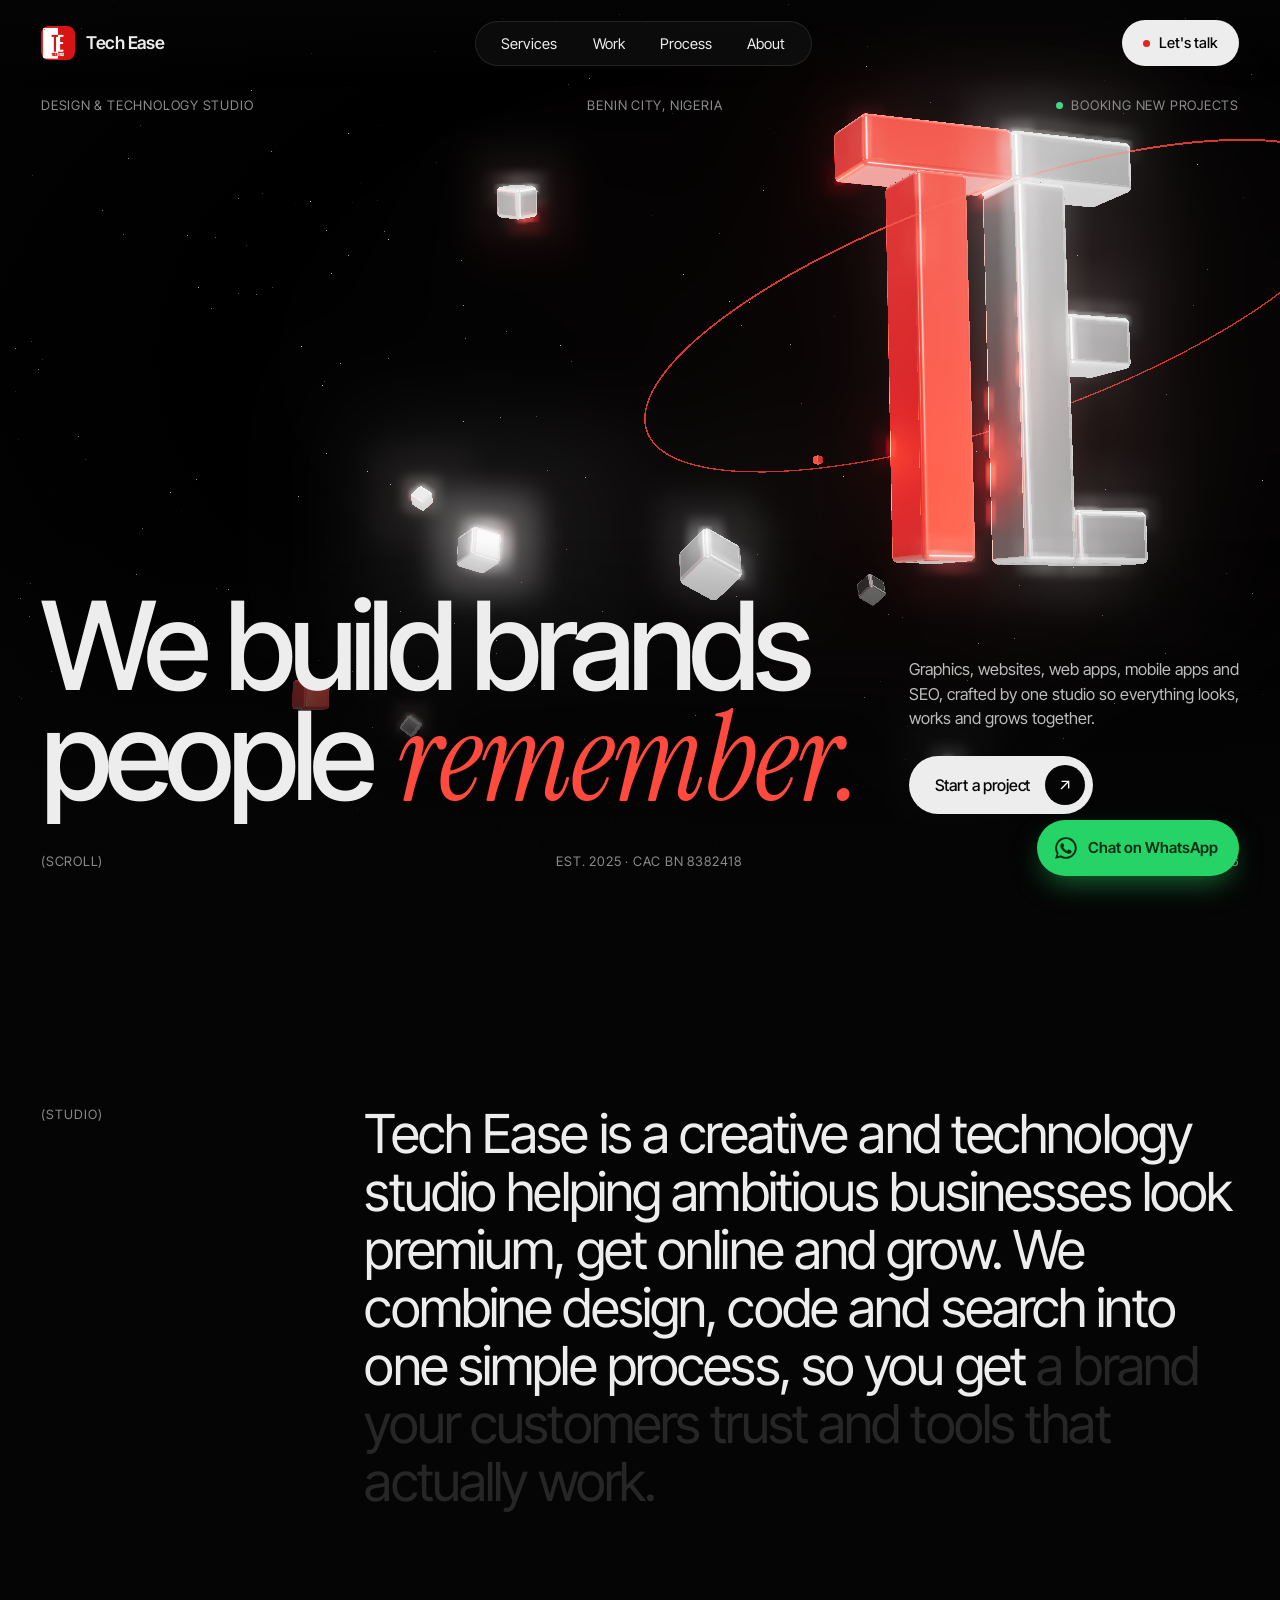
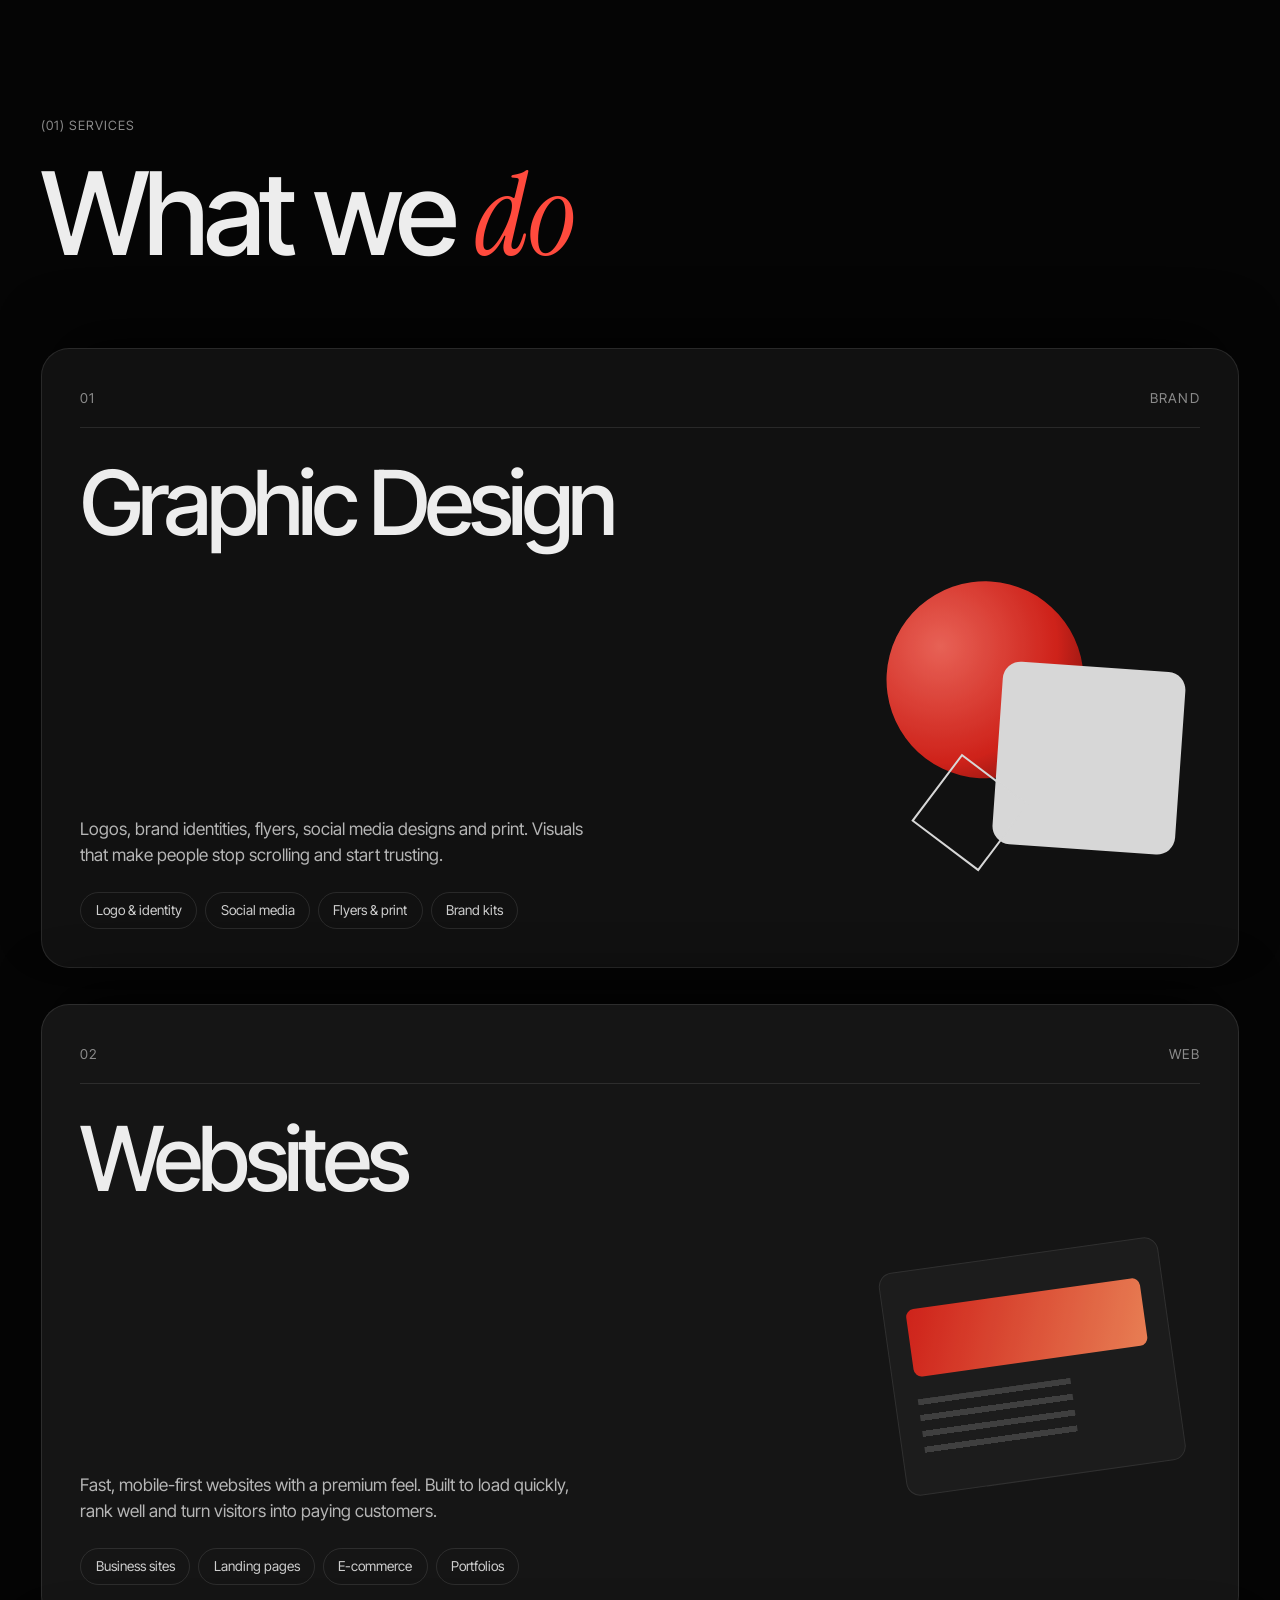
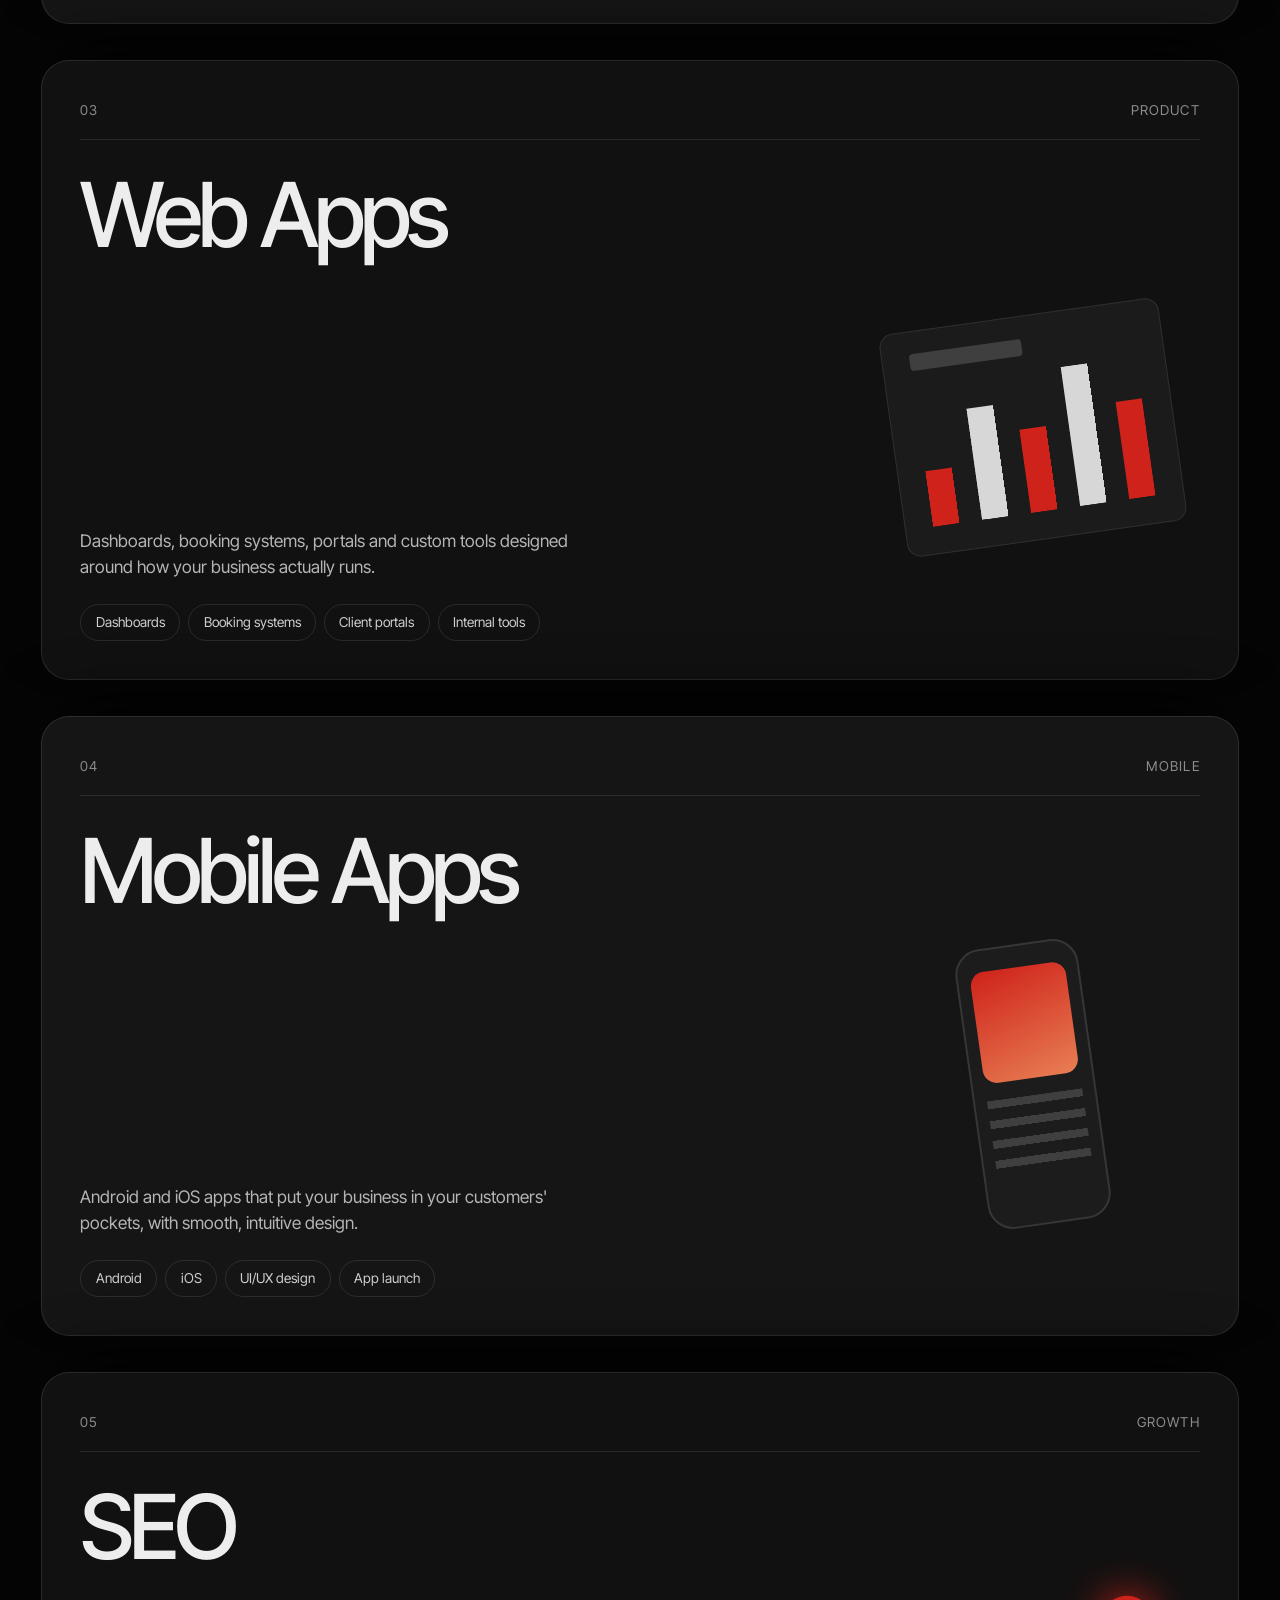
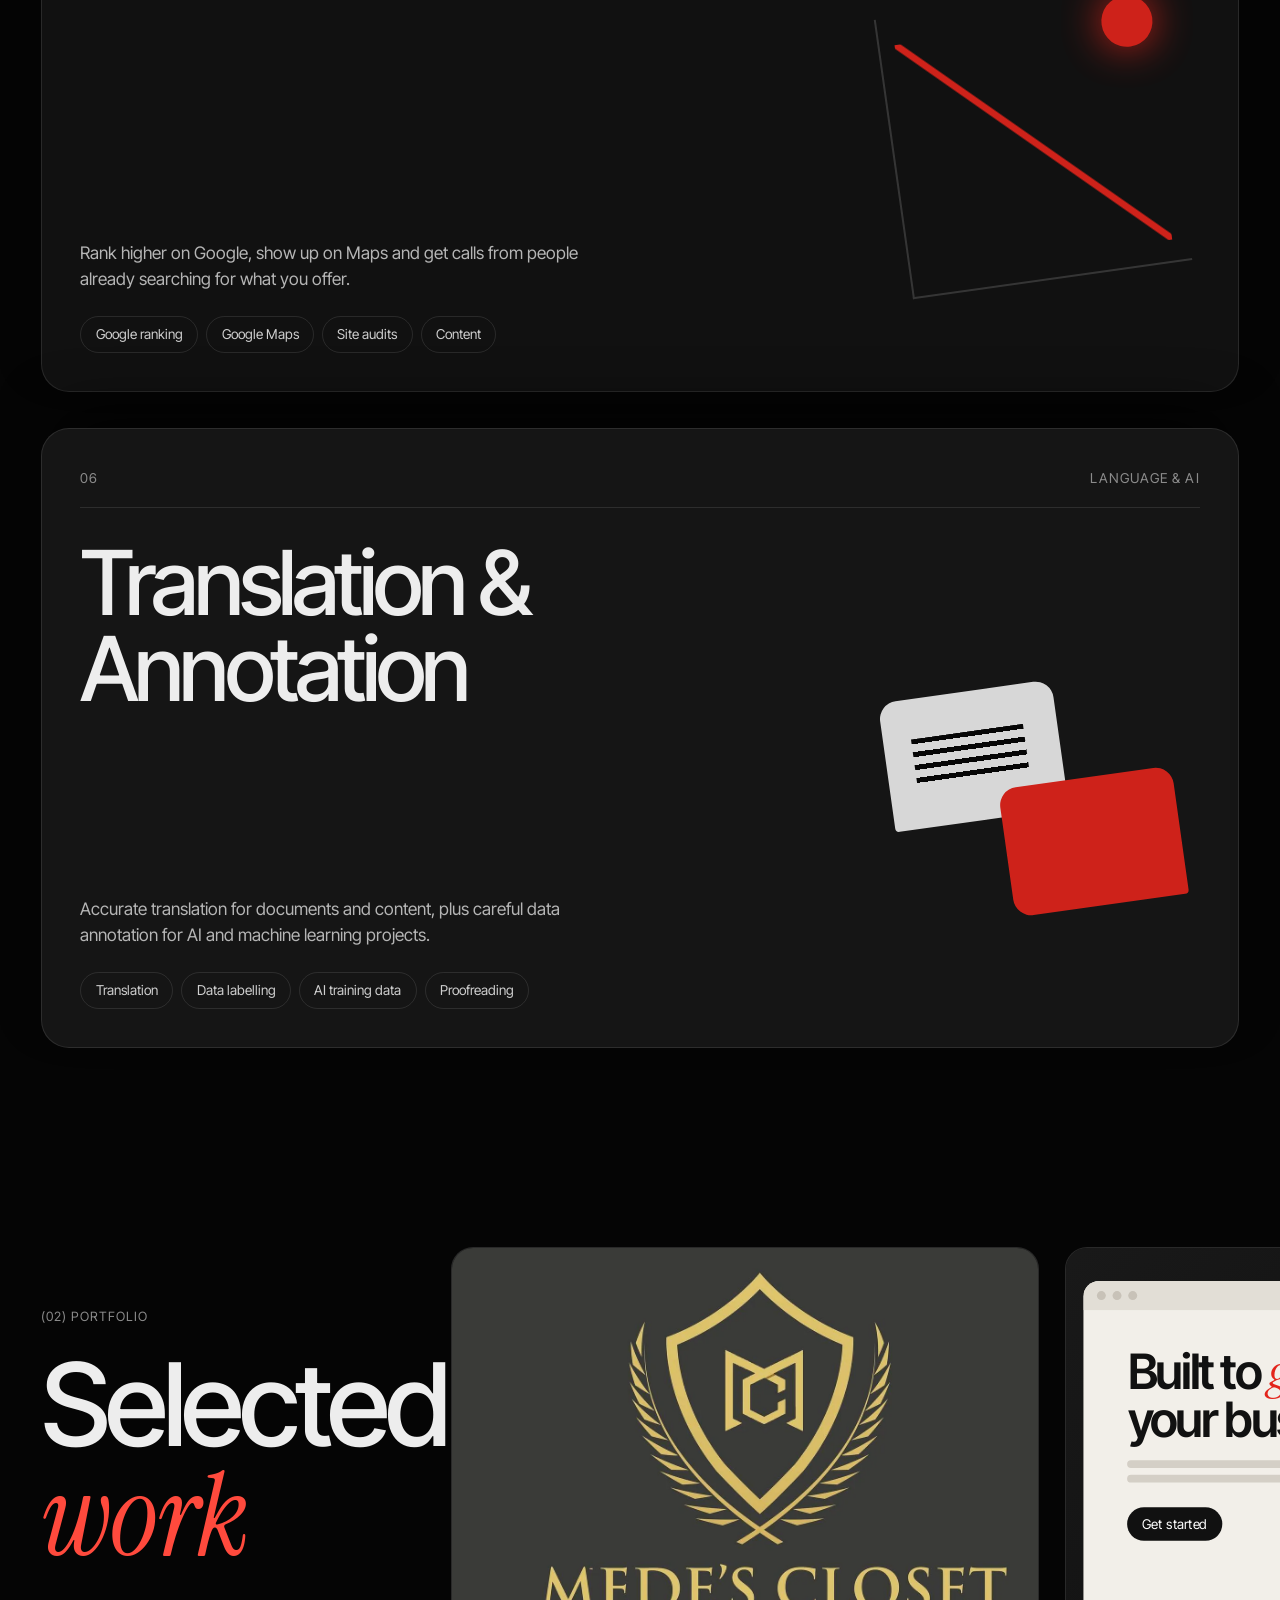
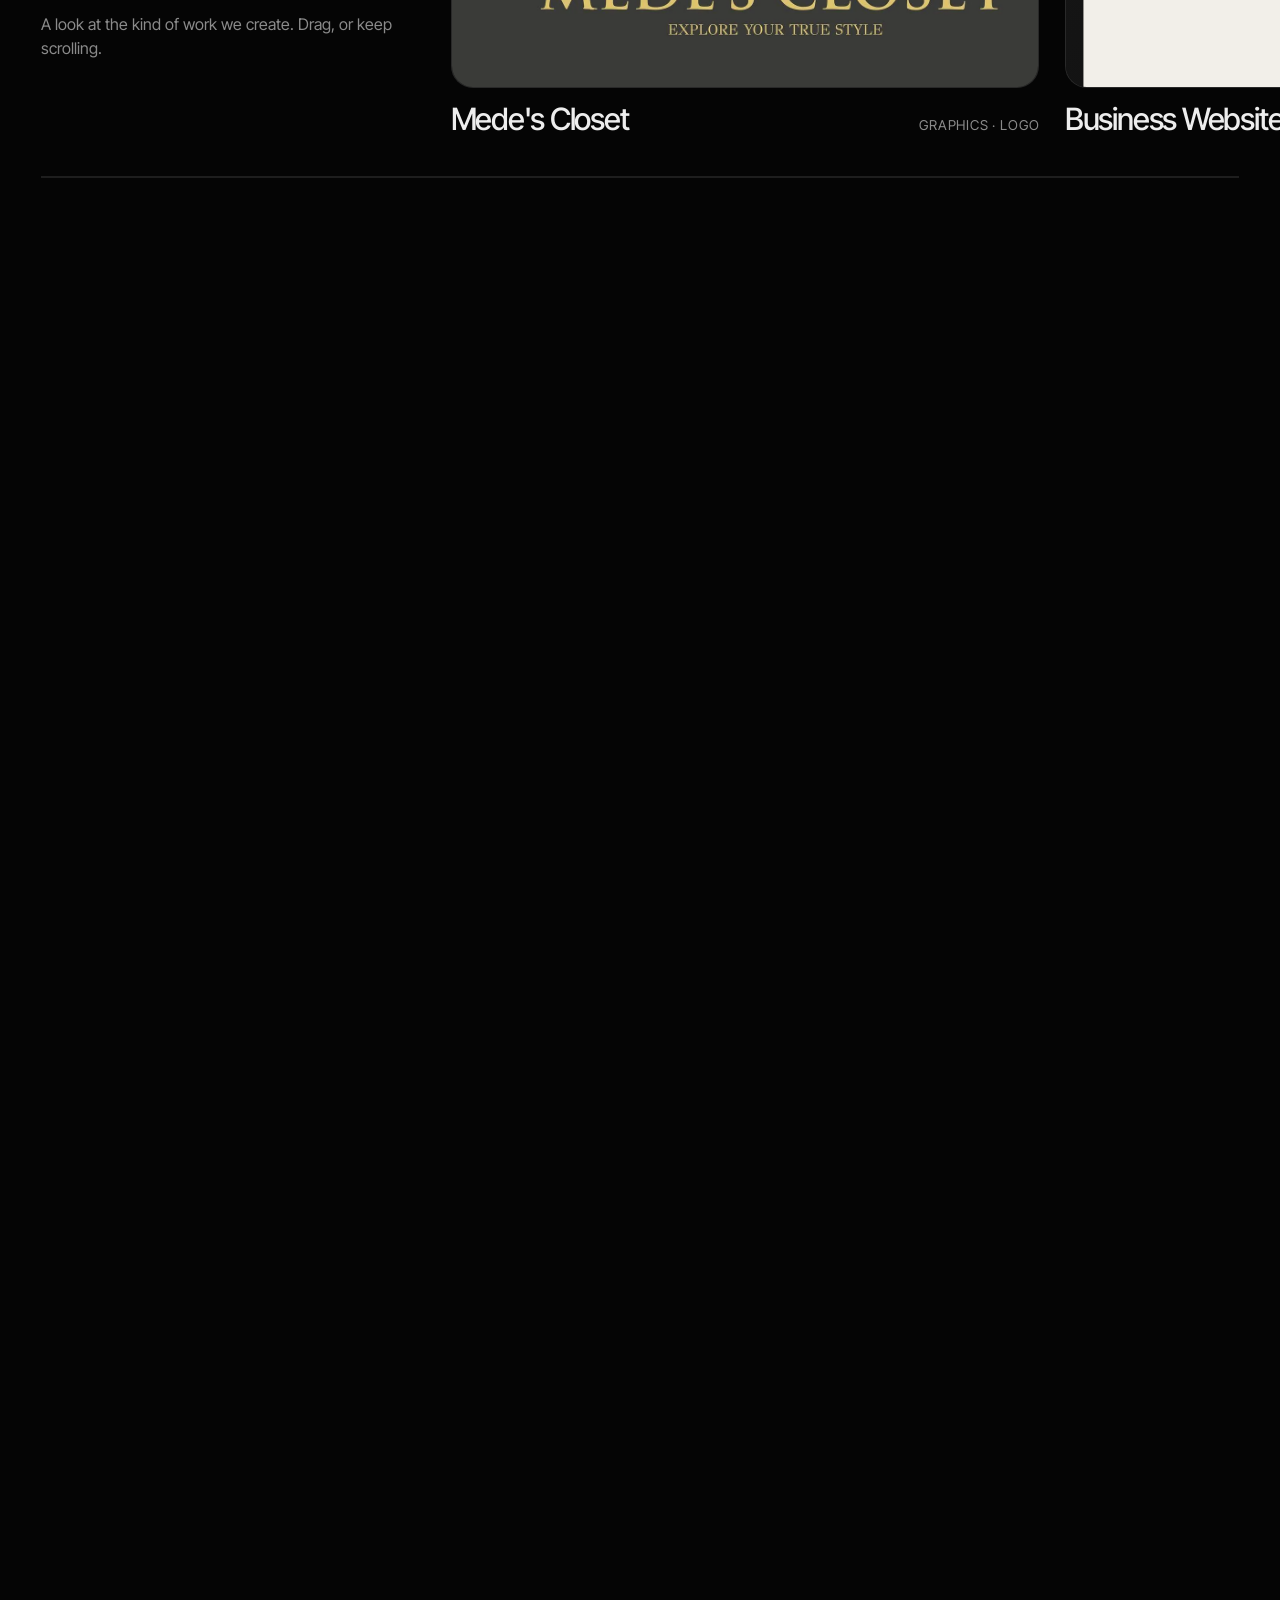
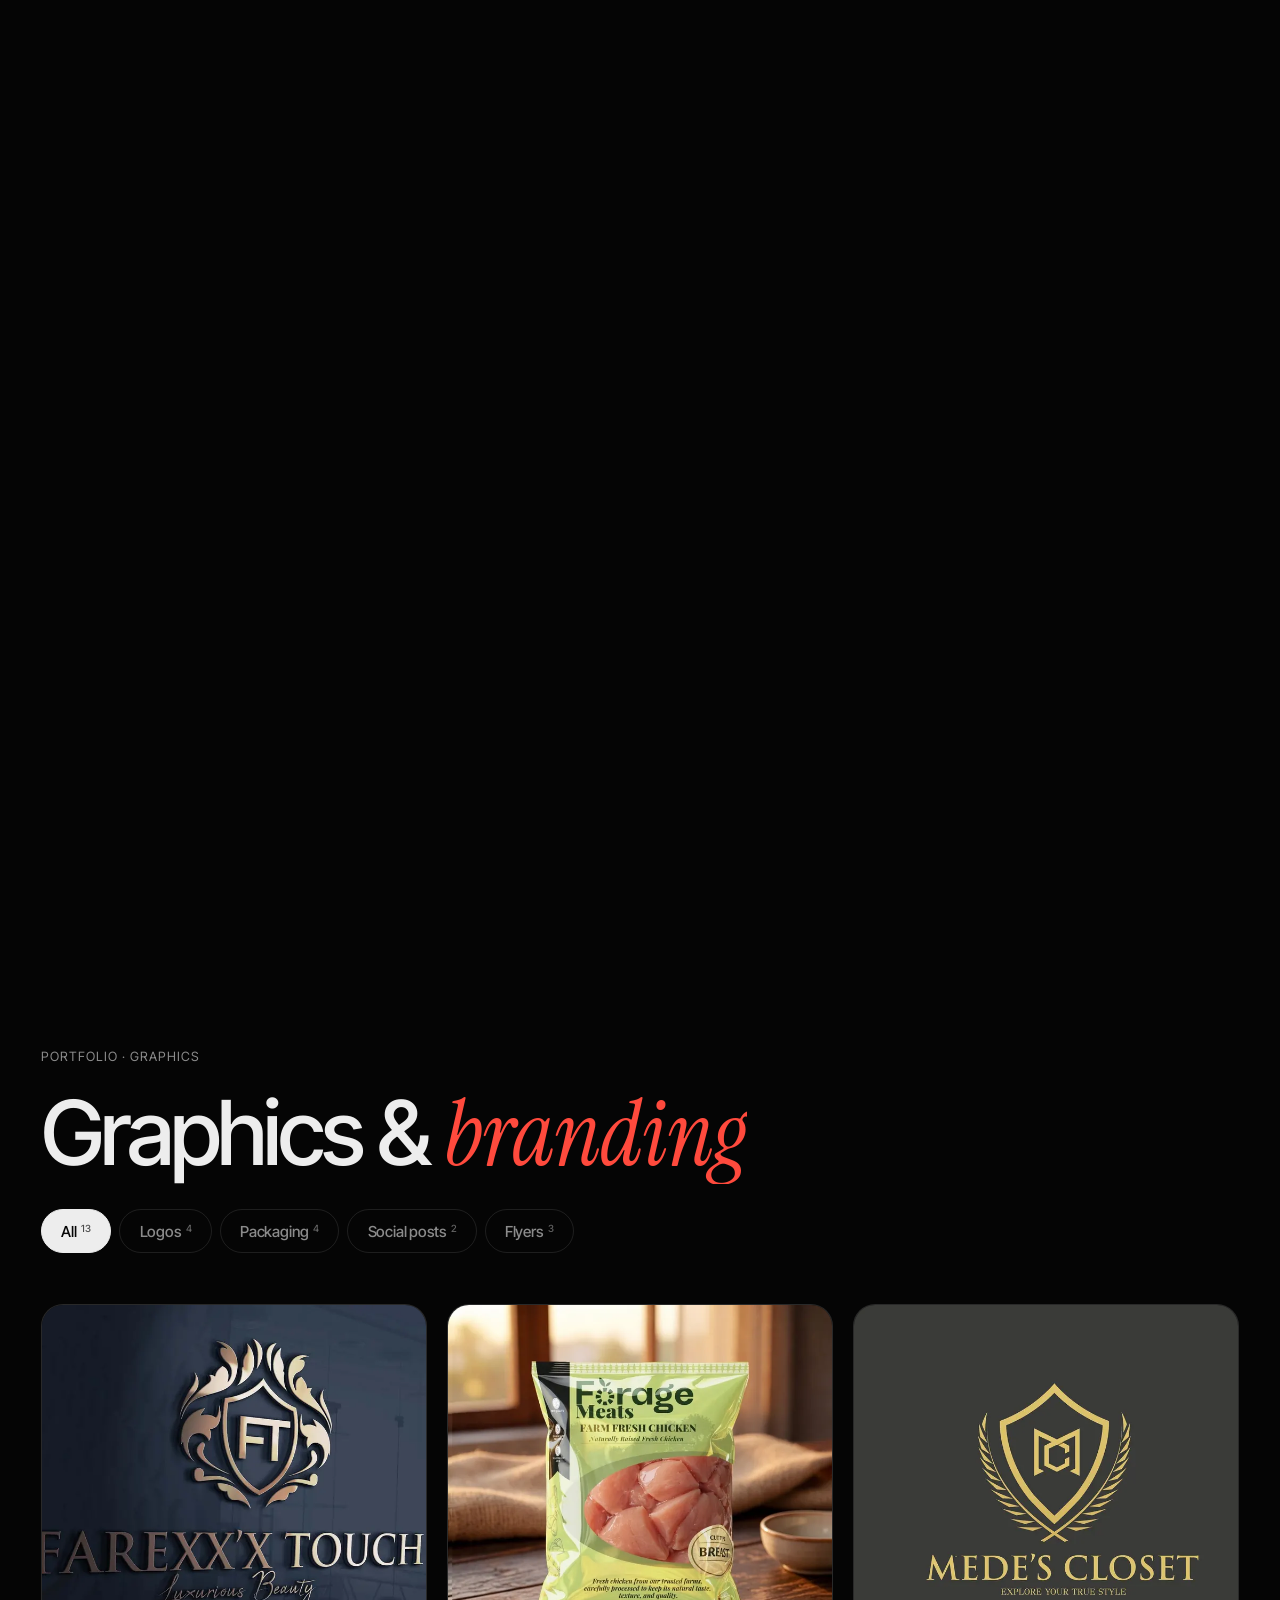
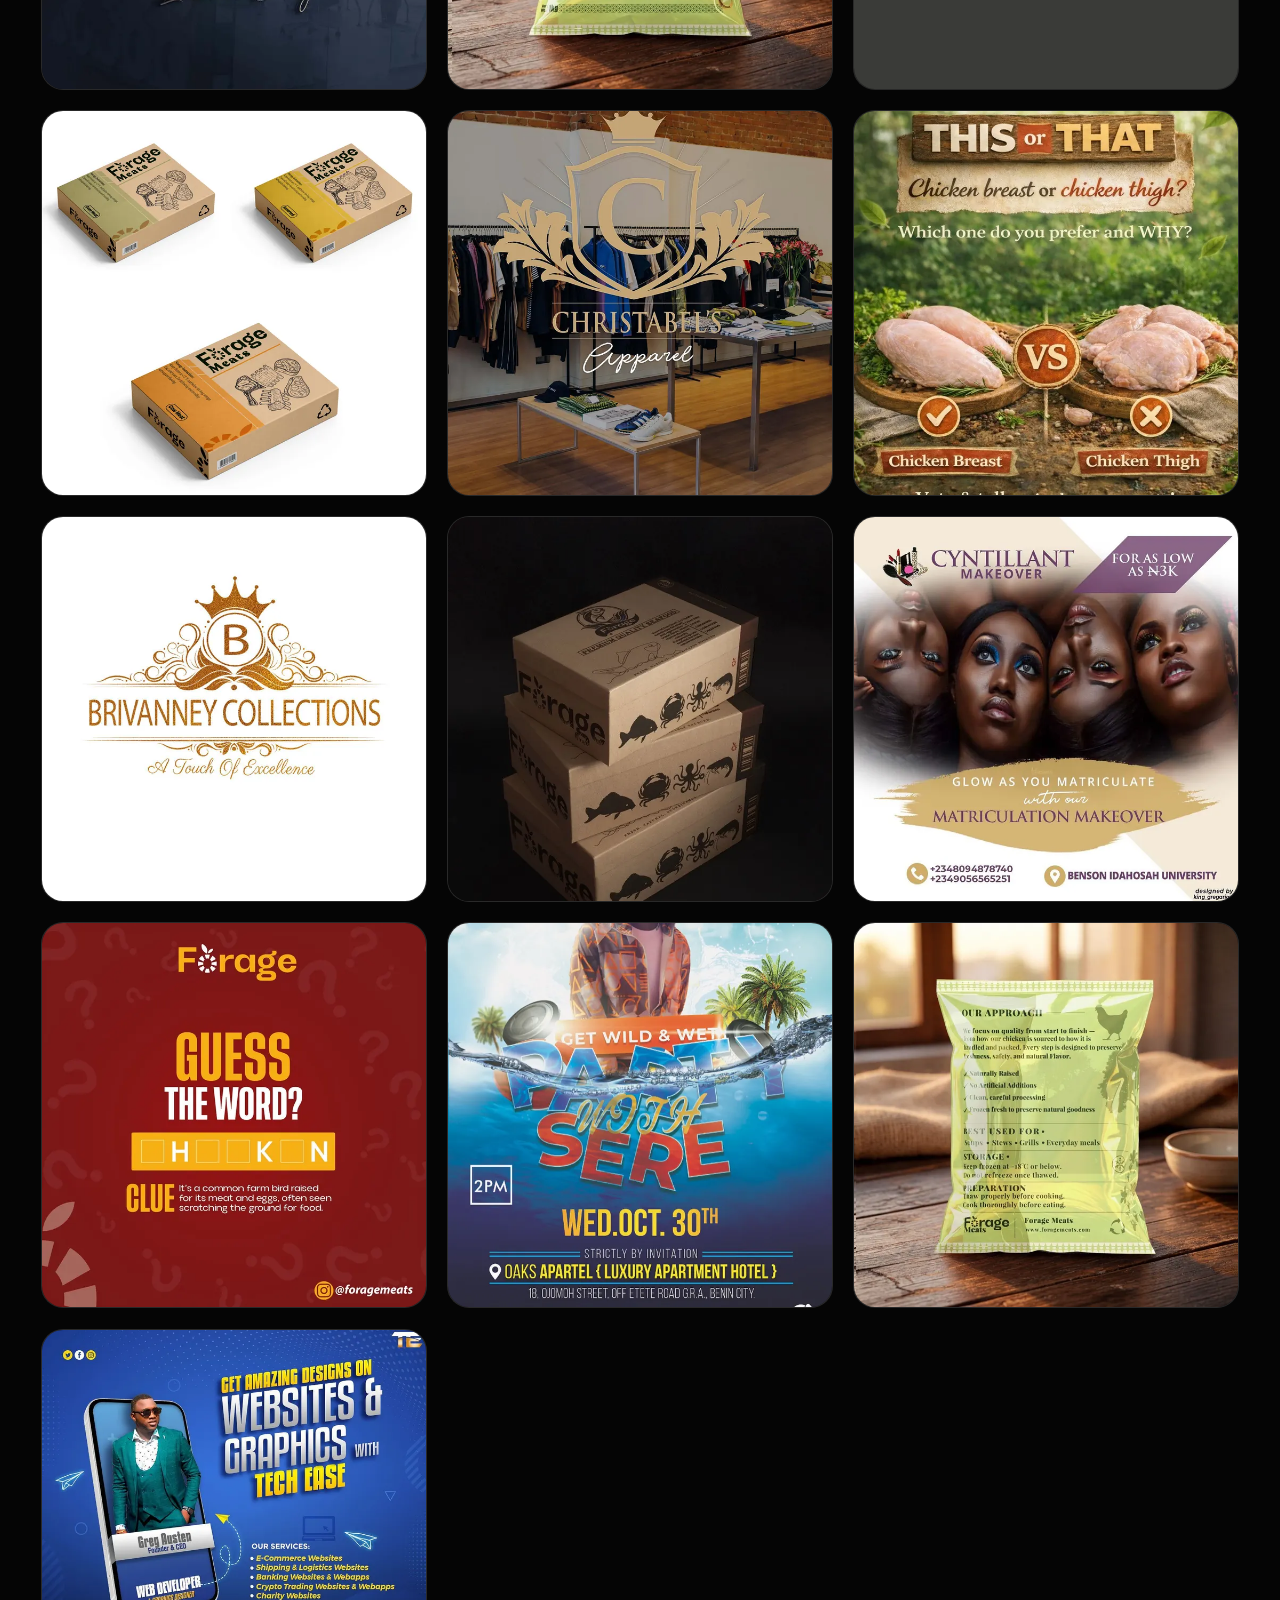
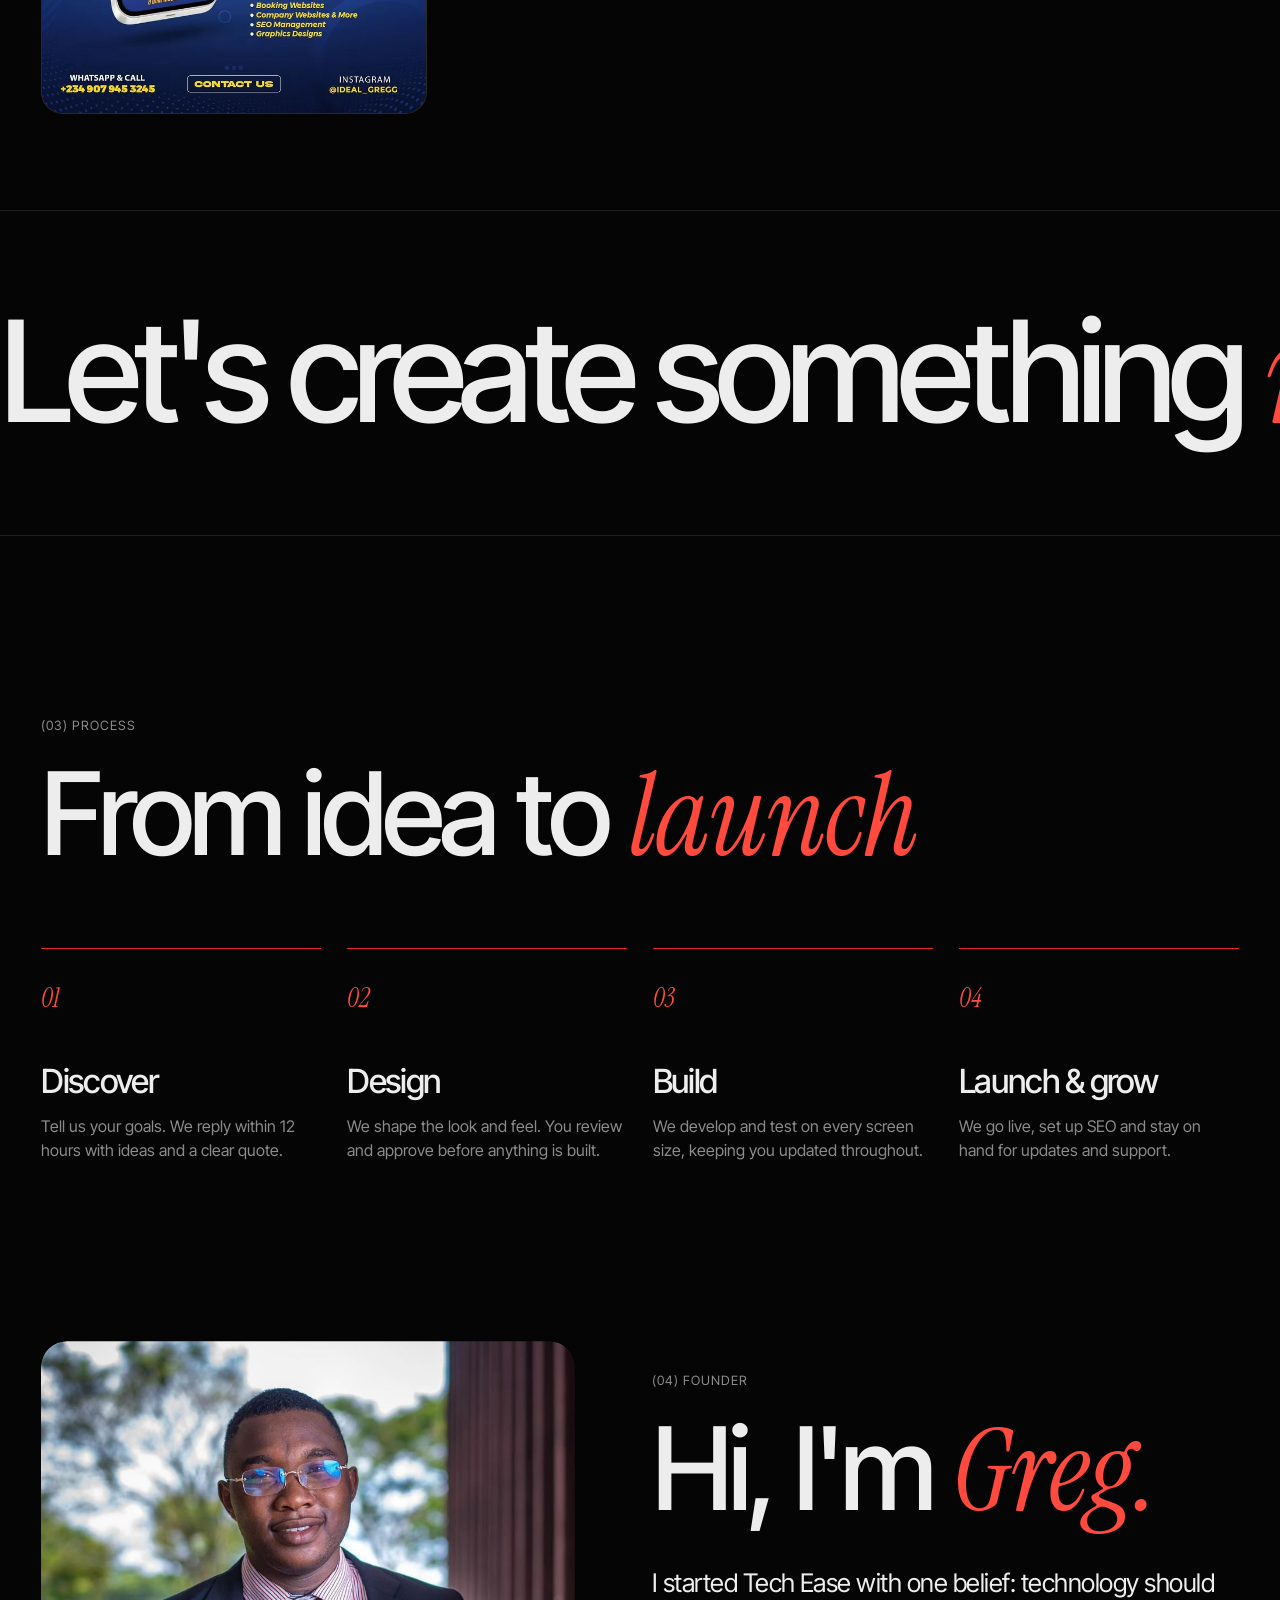
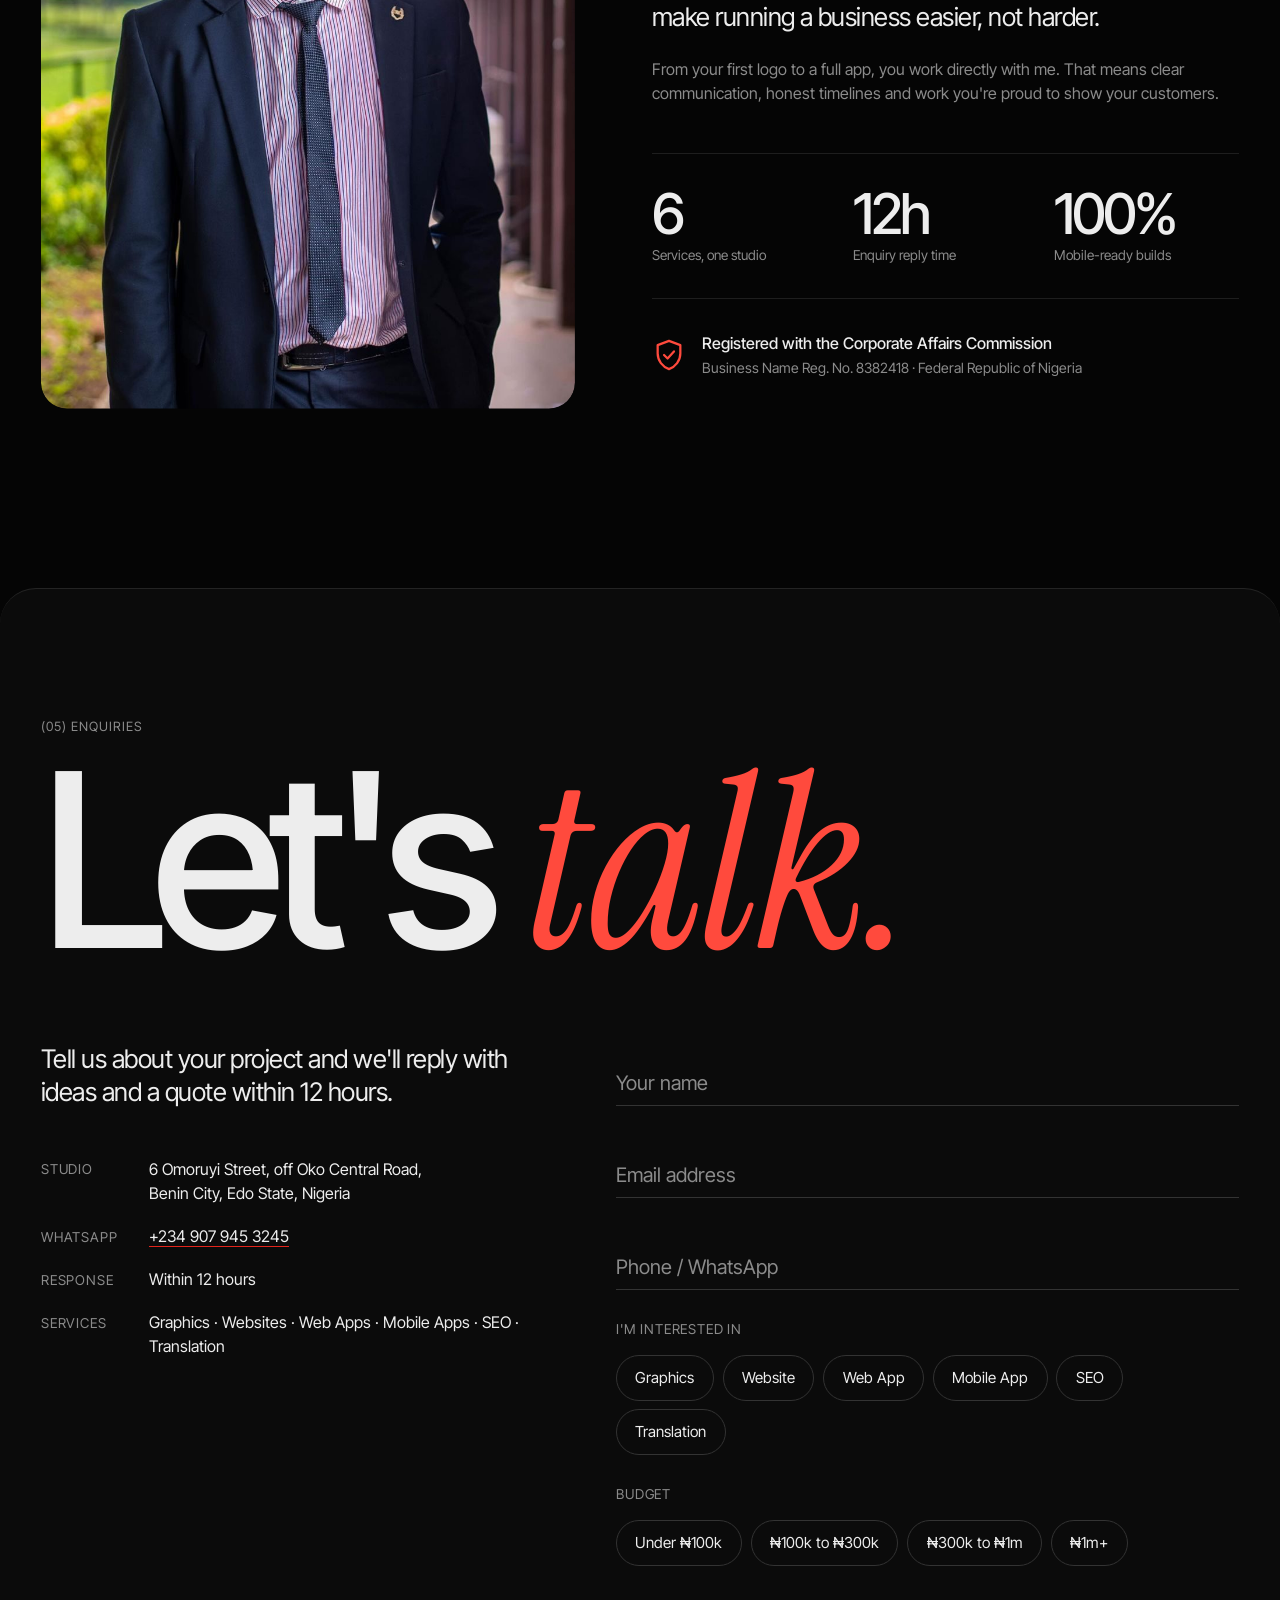
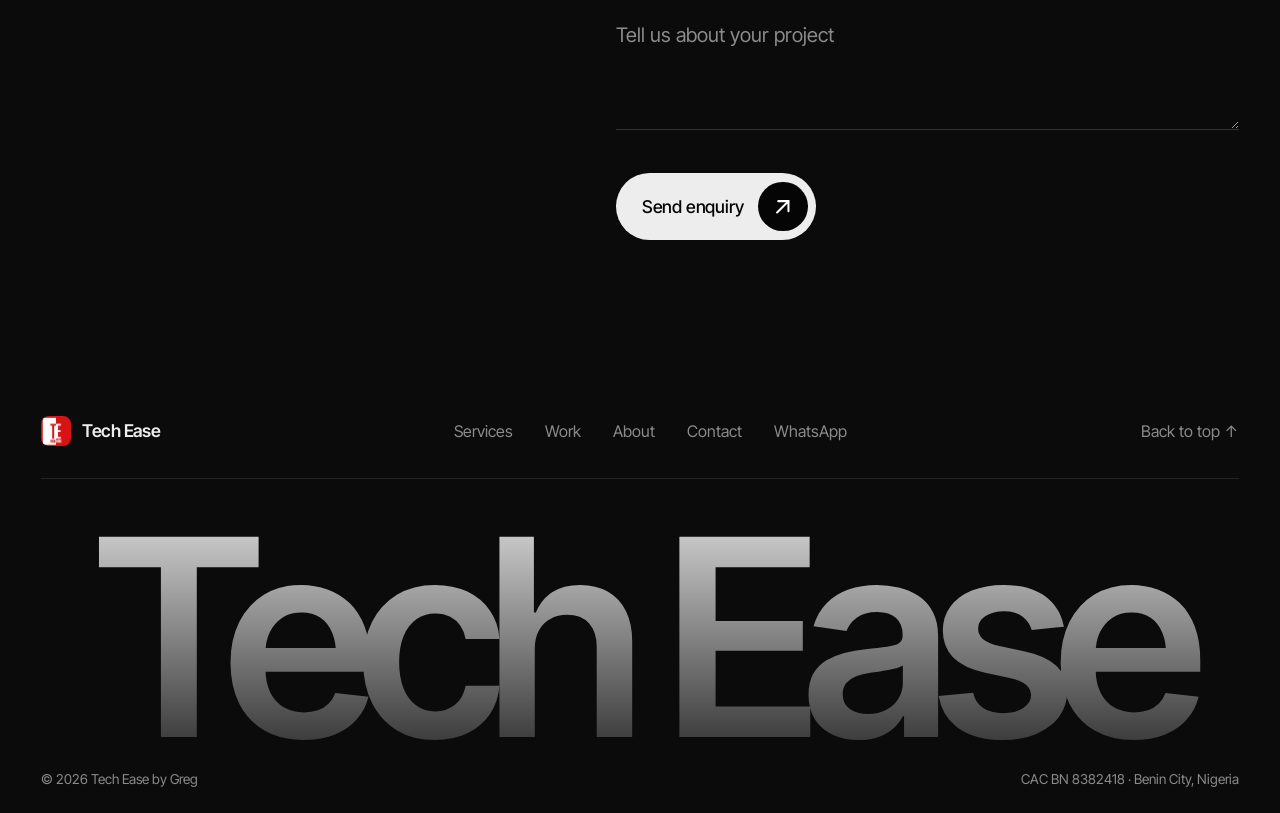
==== commit 60a75d75: "Add standalone /portfolio page for job applications Portfolio-only page (intro, skills, design galle" ====
--- a/index.html
+++ b/index.html
@@ -293,6 +293,7 @@
 <script src="vendor/SplitText.min.js"></script>
 <script src="vendor/lenis.min.js"></script>
 <script src="work.js"></script>
+<script src="gallery.js"></script>
 <script src="script.js"></script>
 <script type="module" src="scene.js"></script>
 </body>
